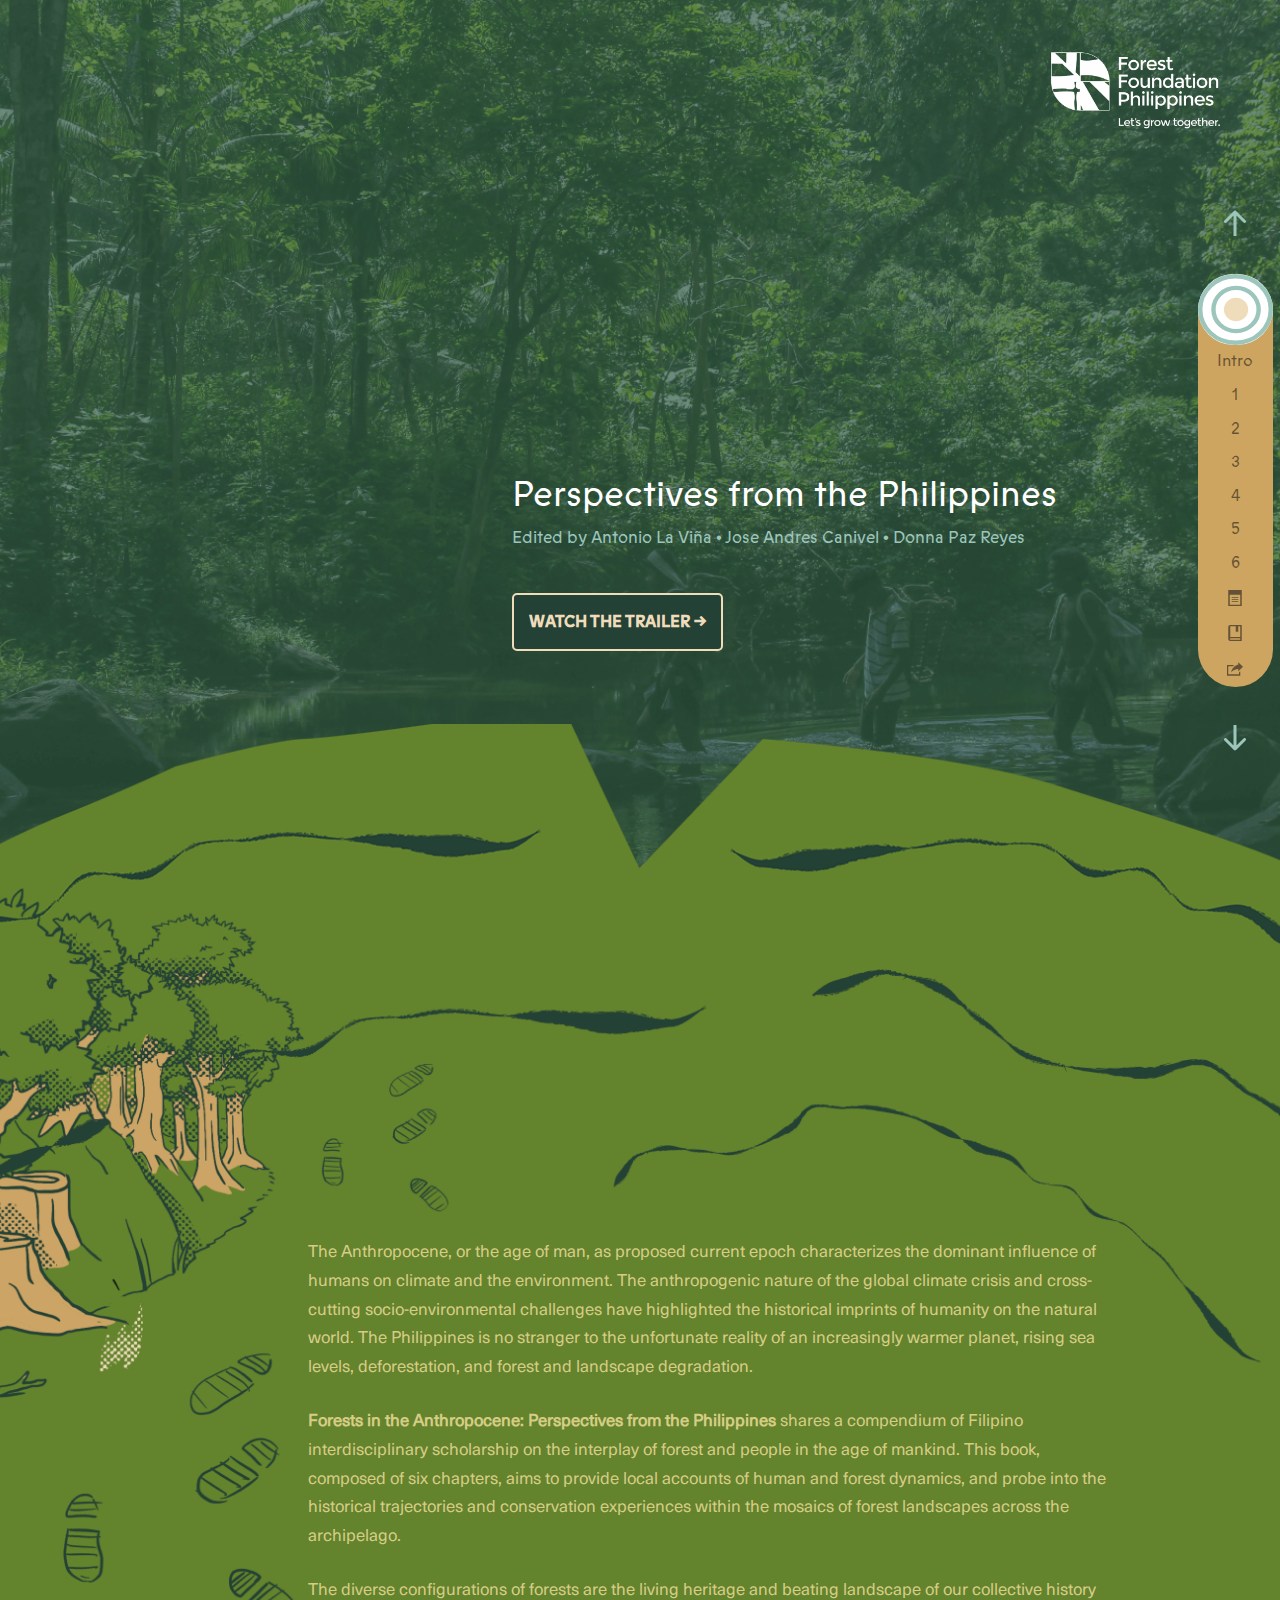
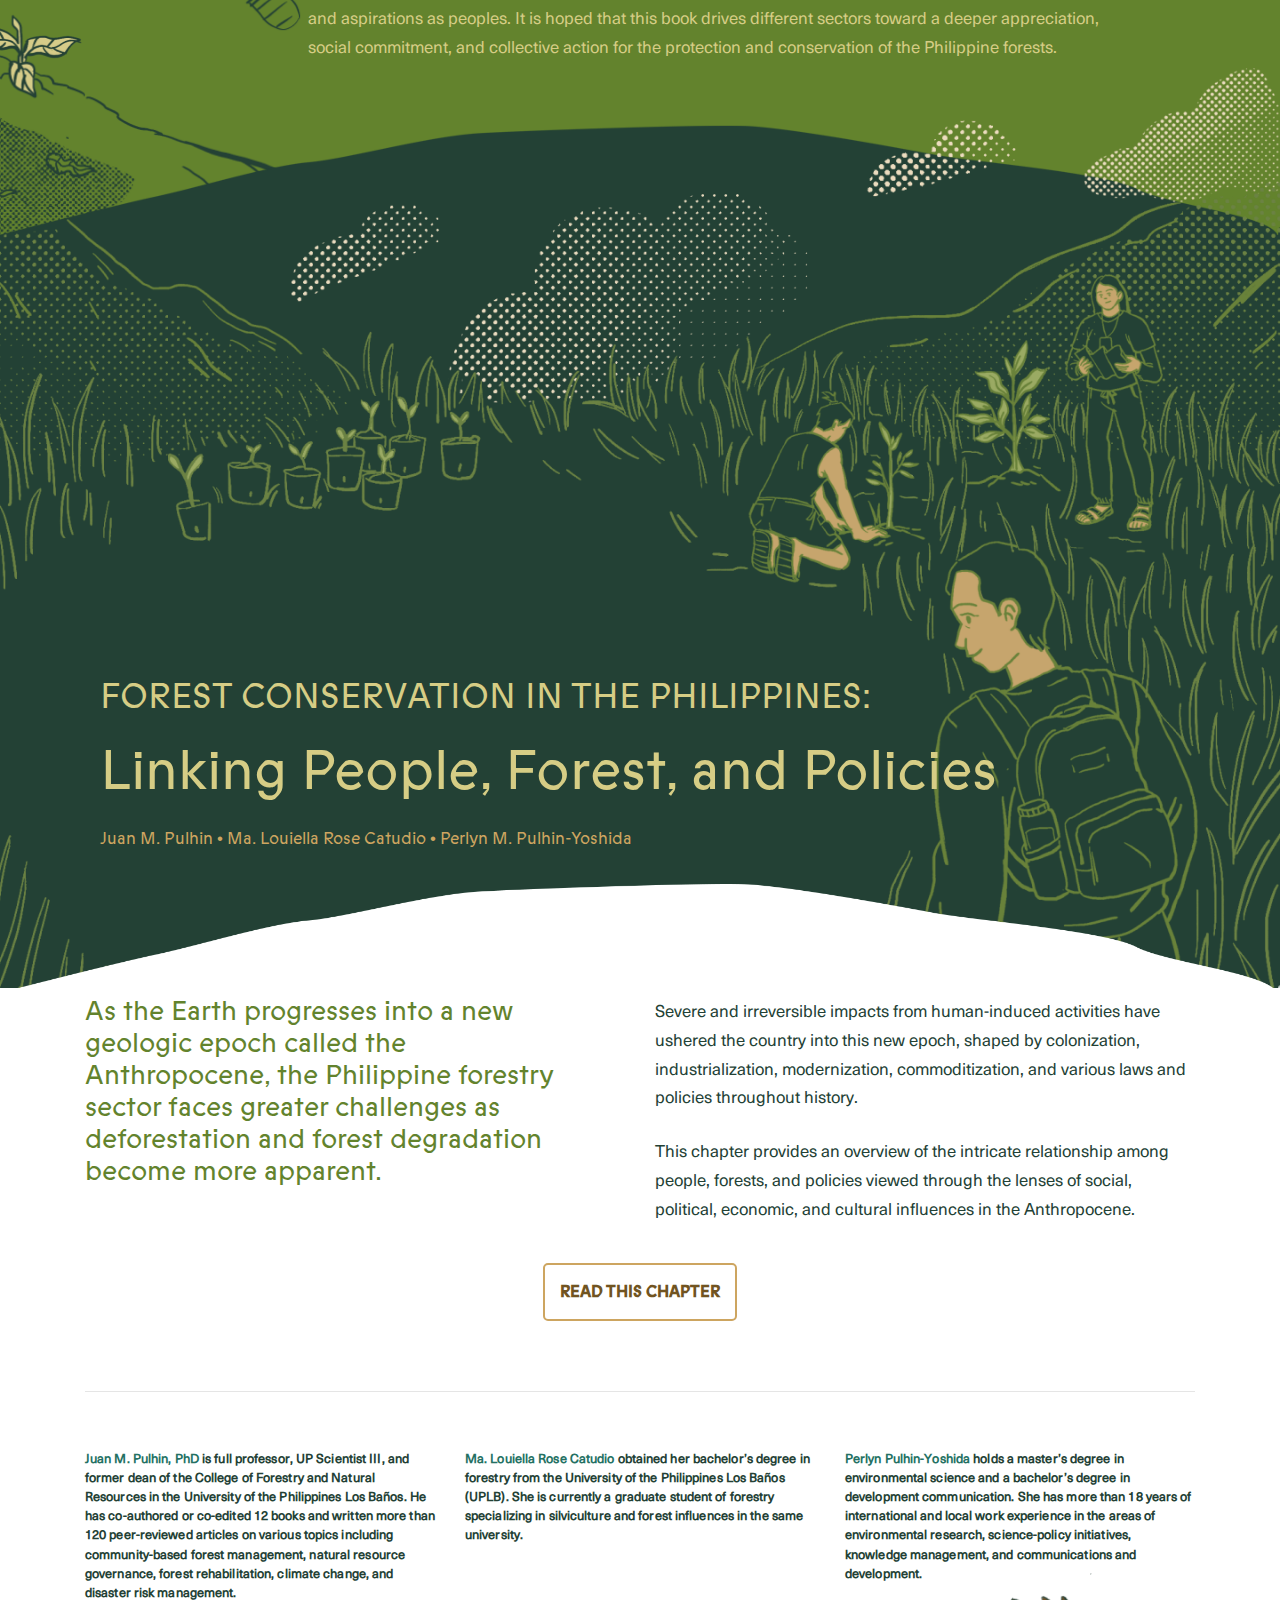
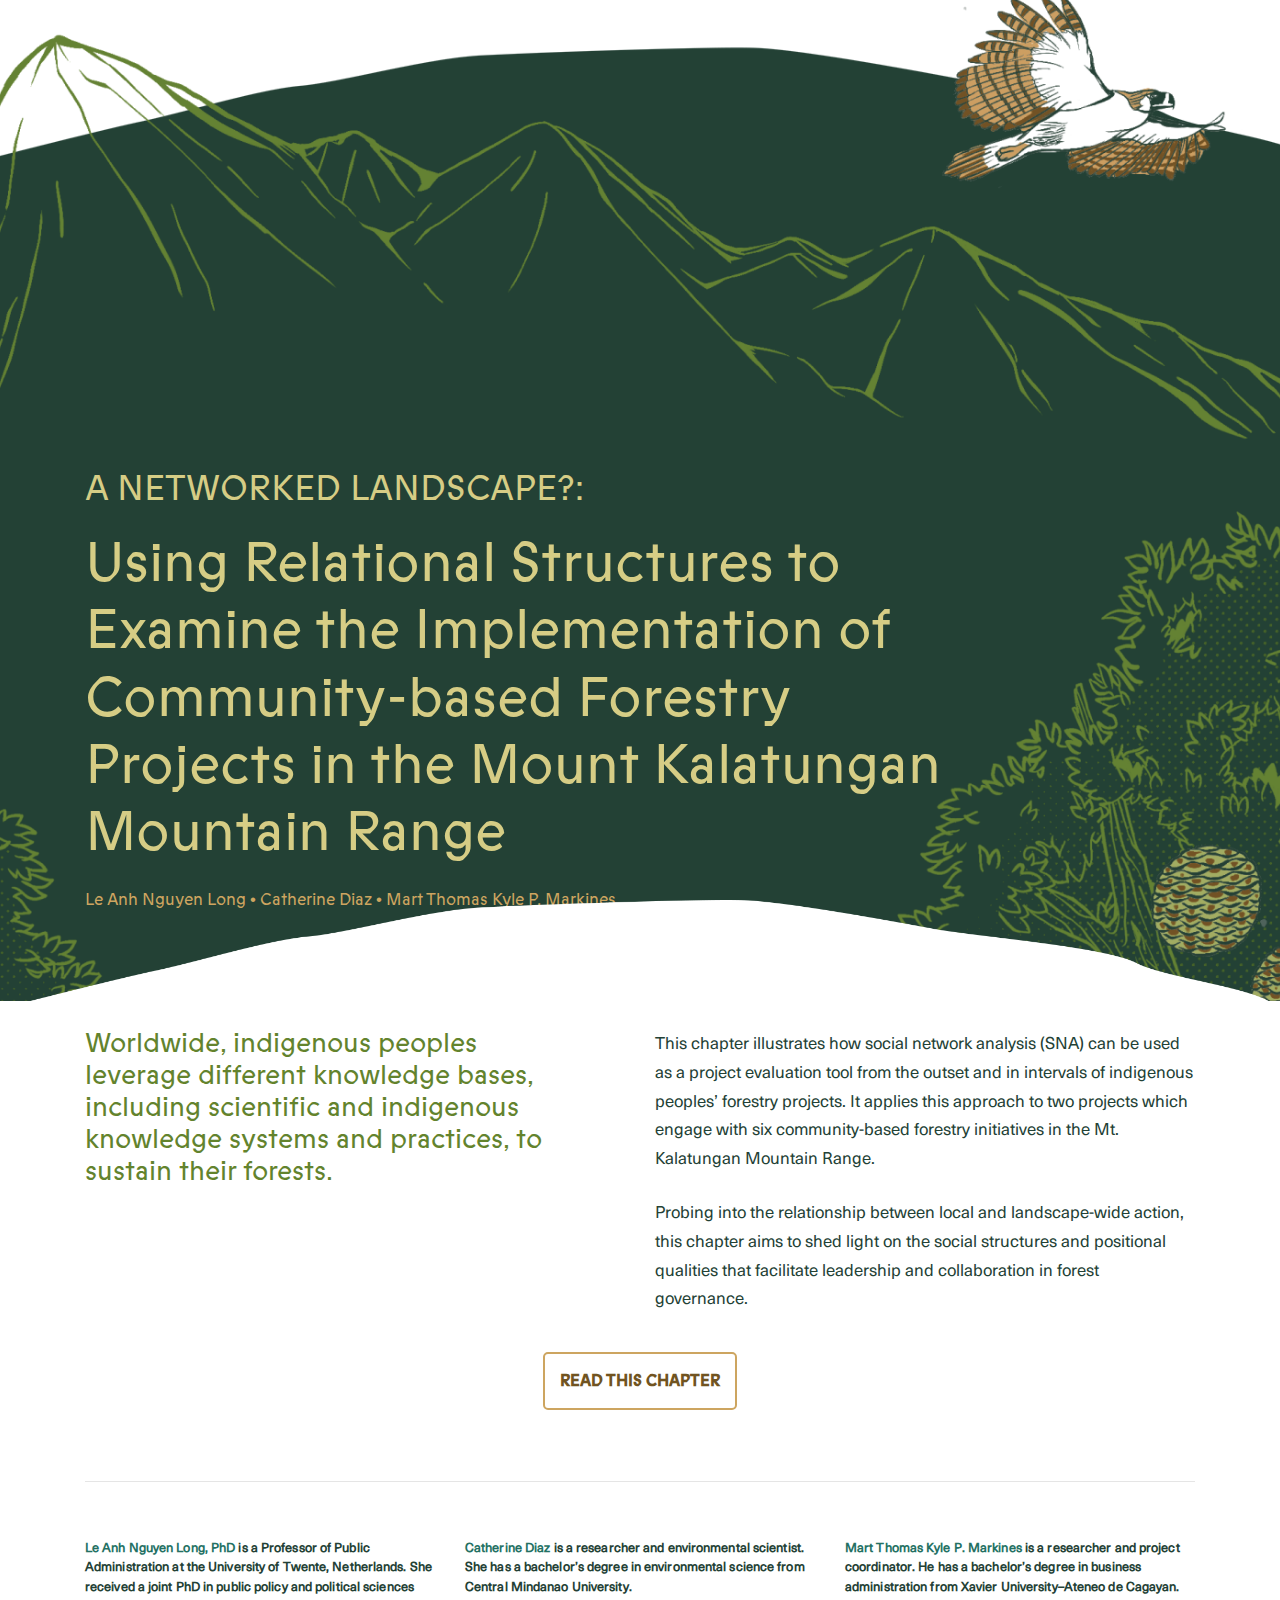
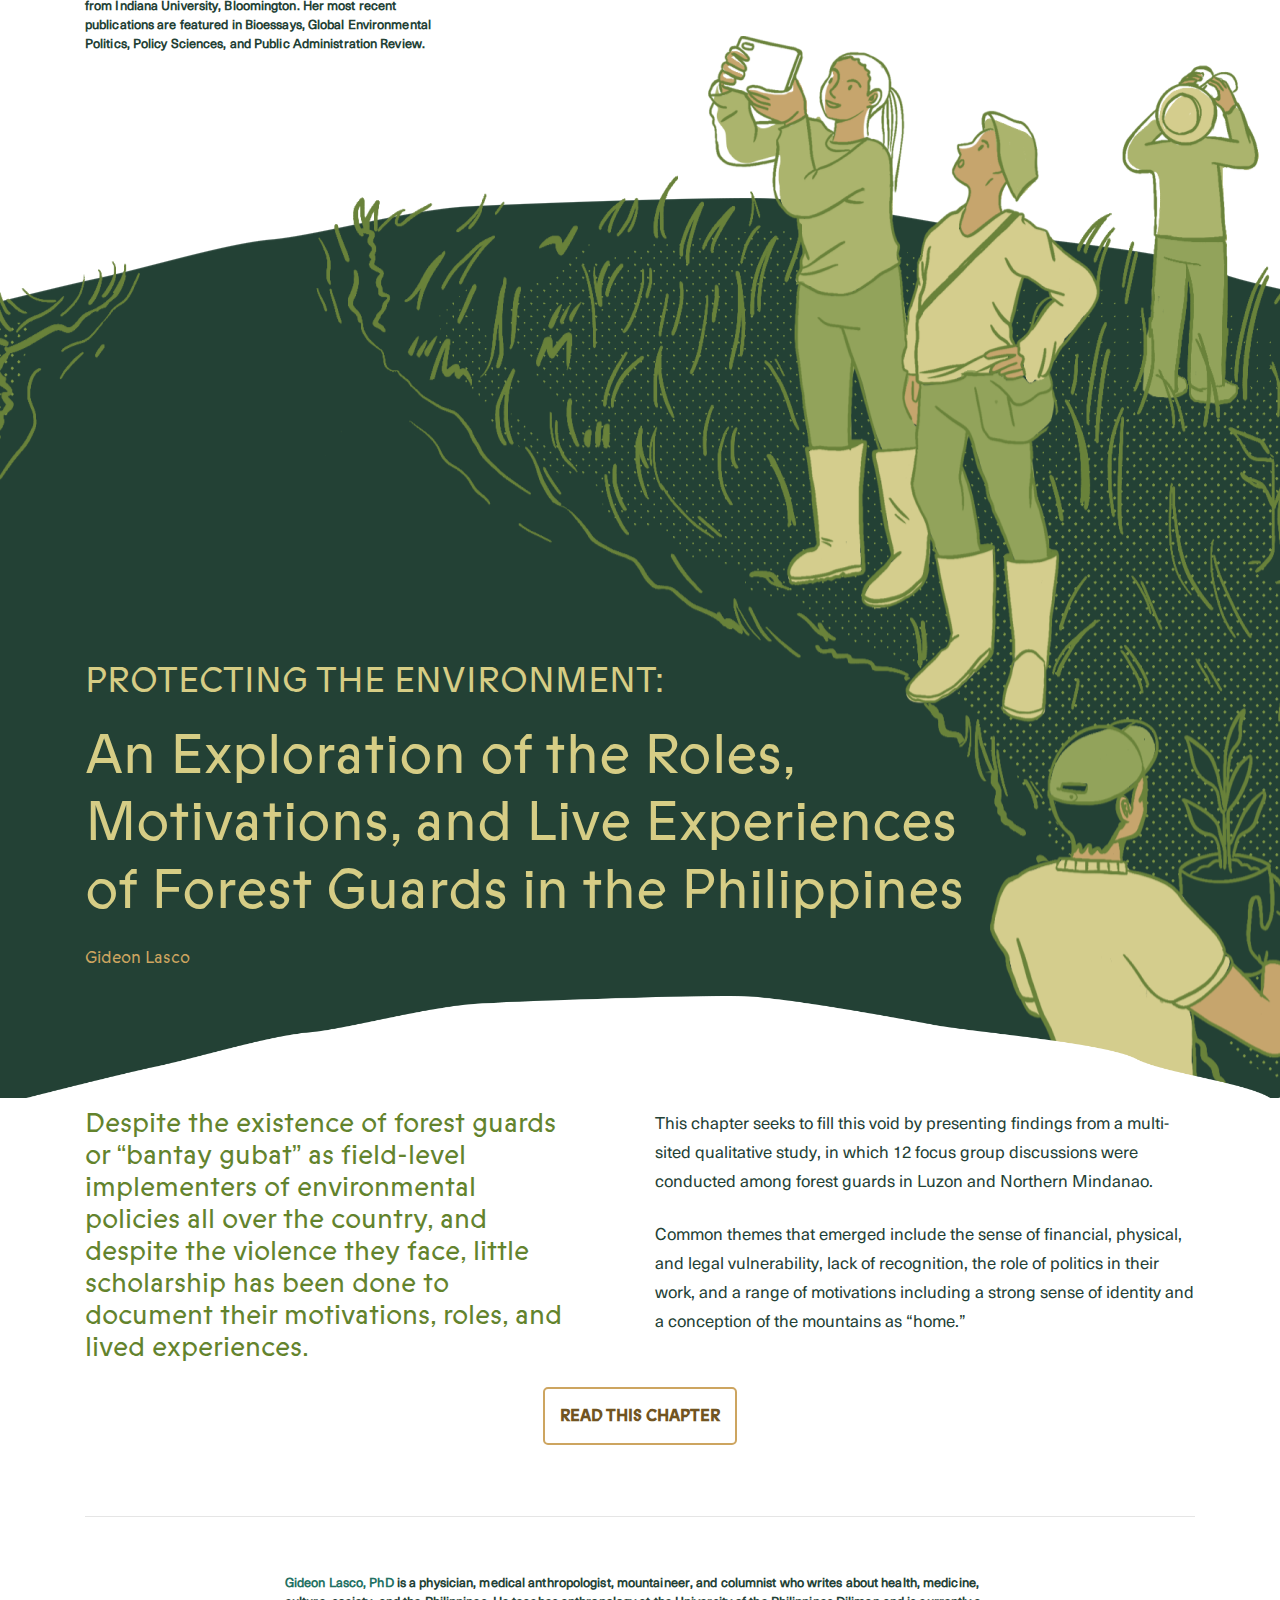
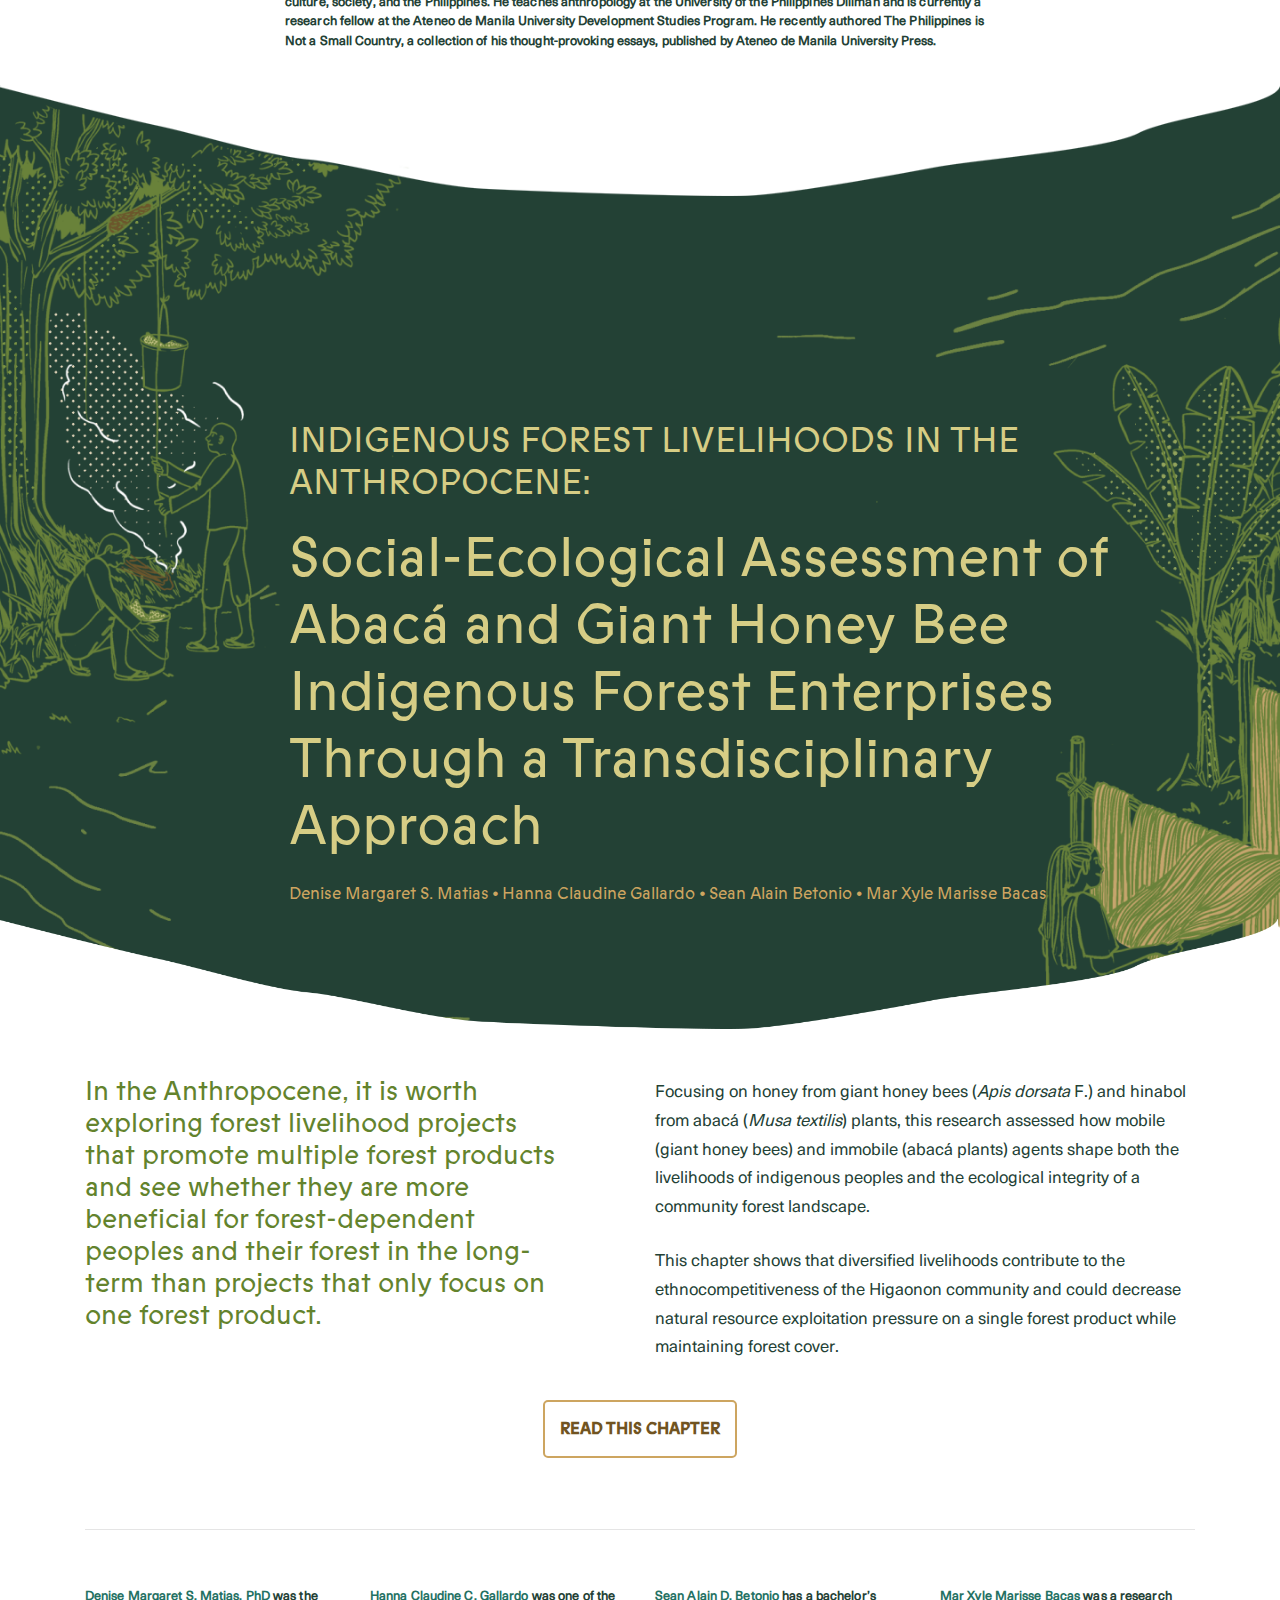
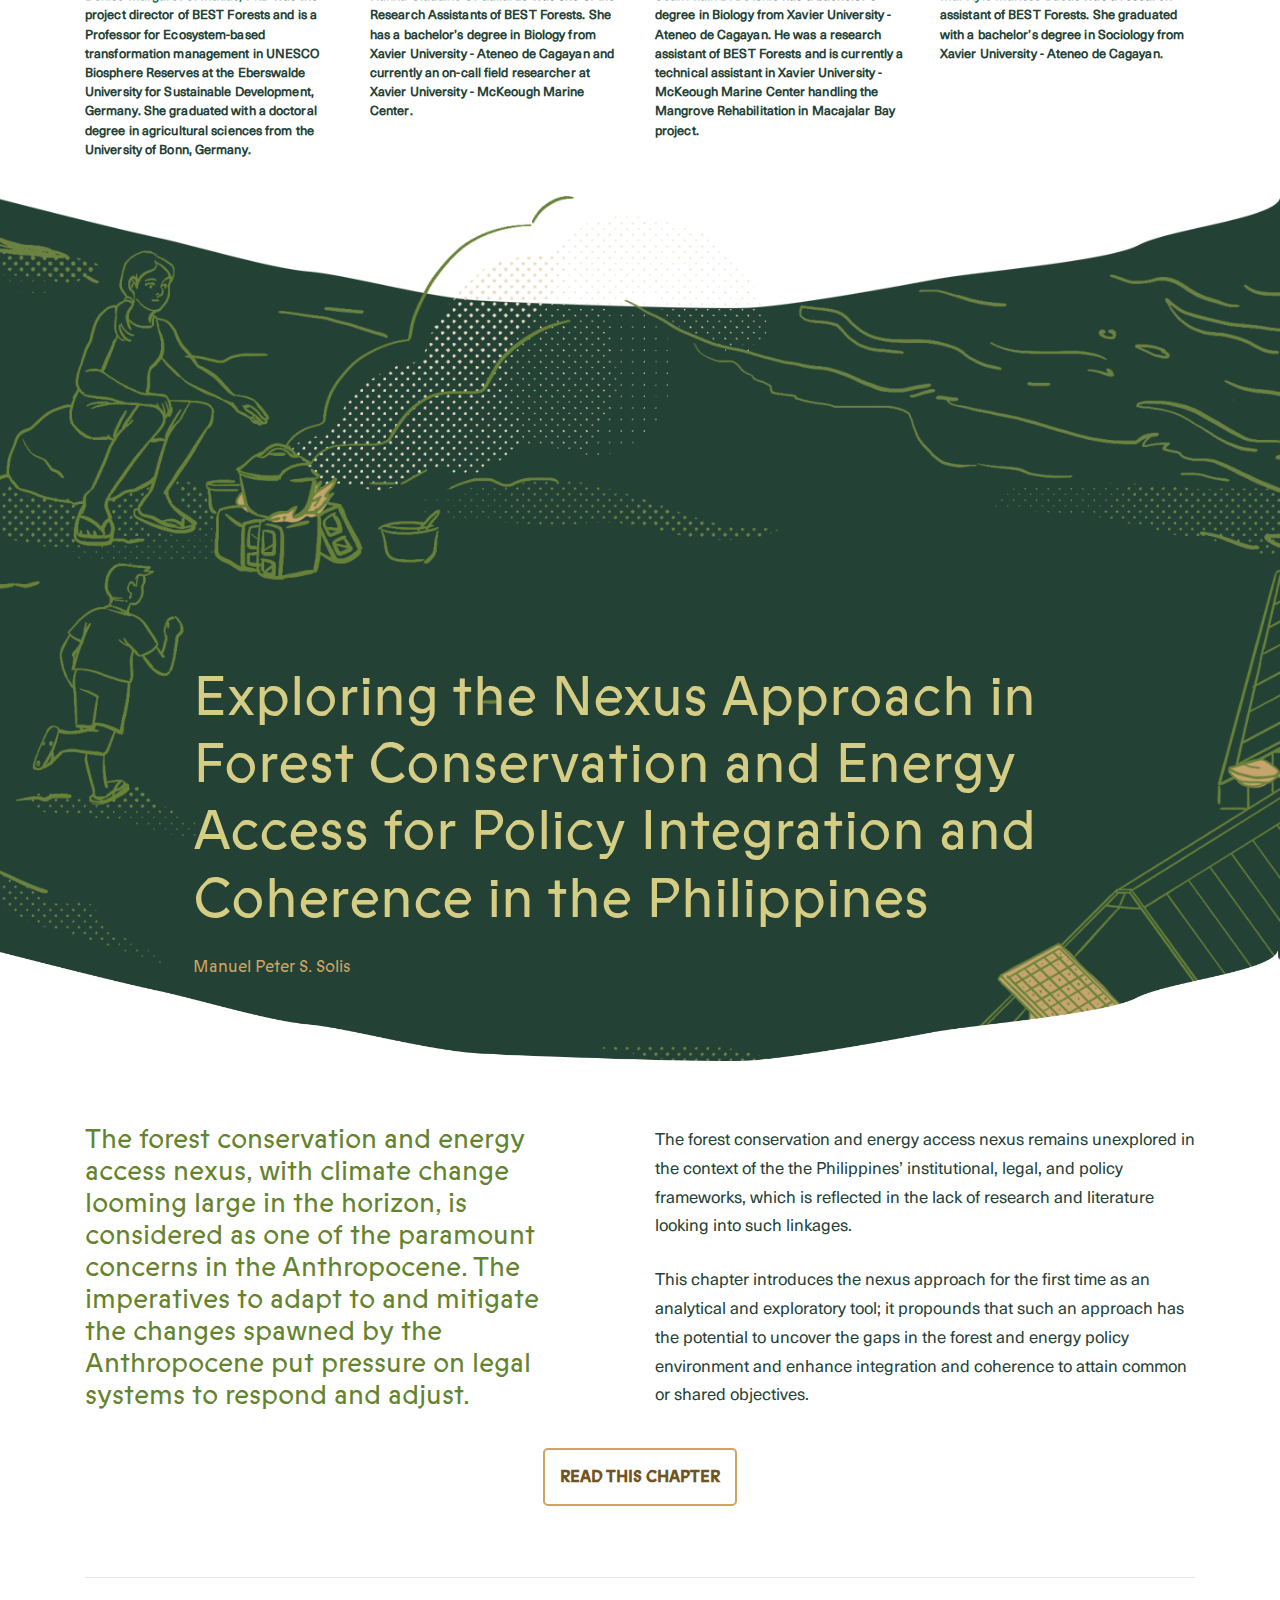
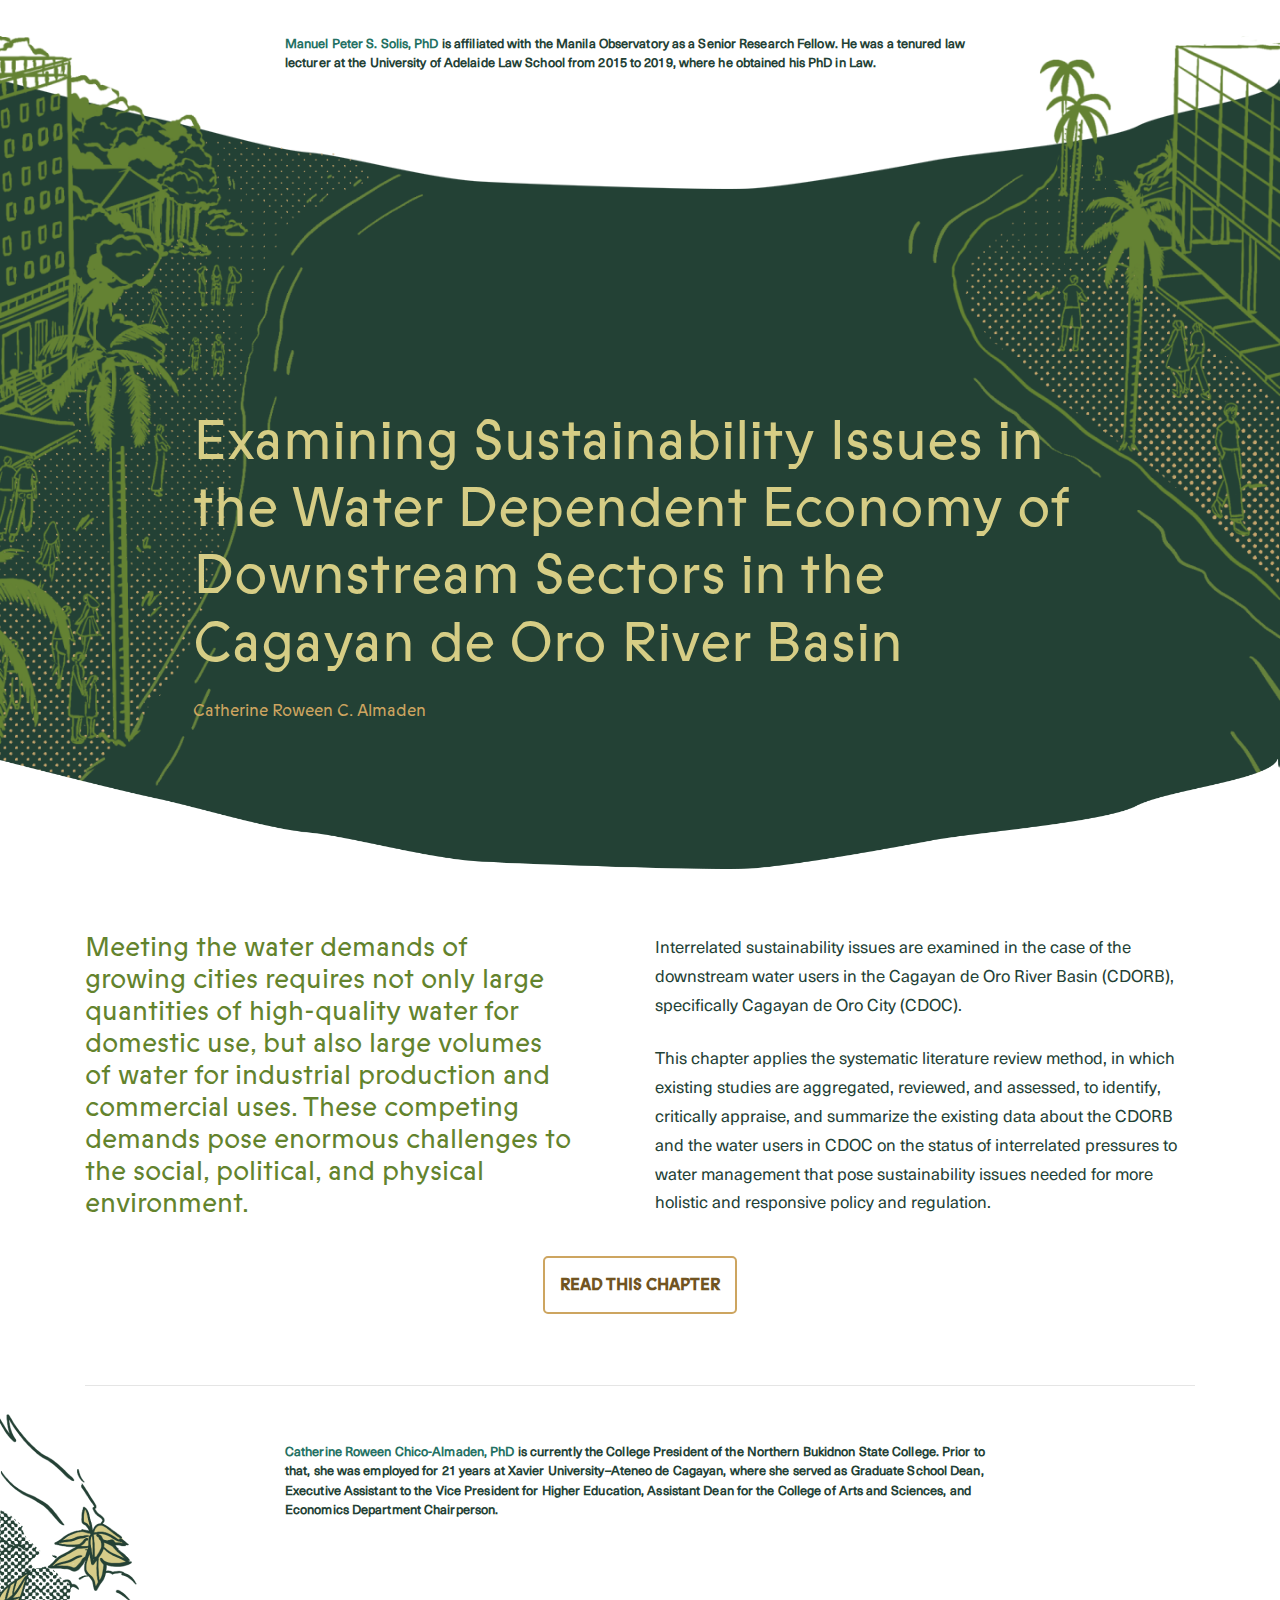
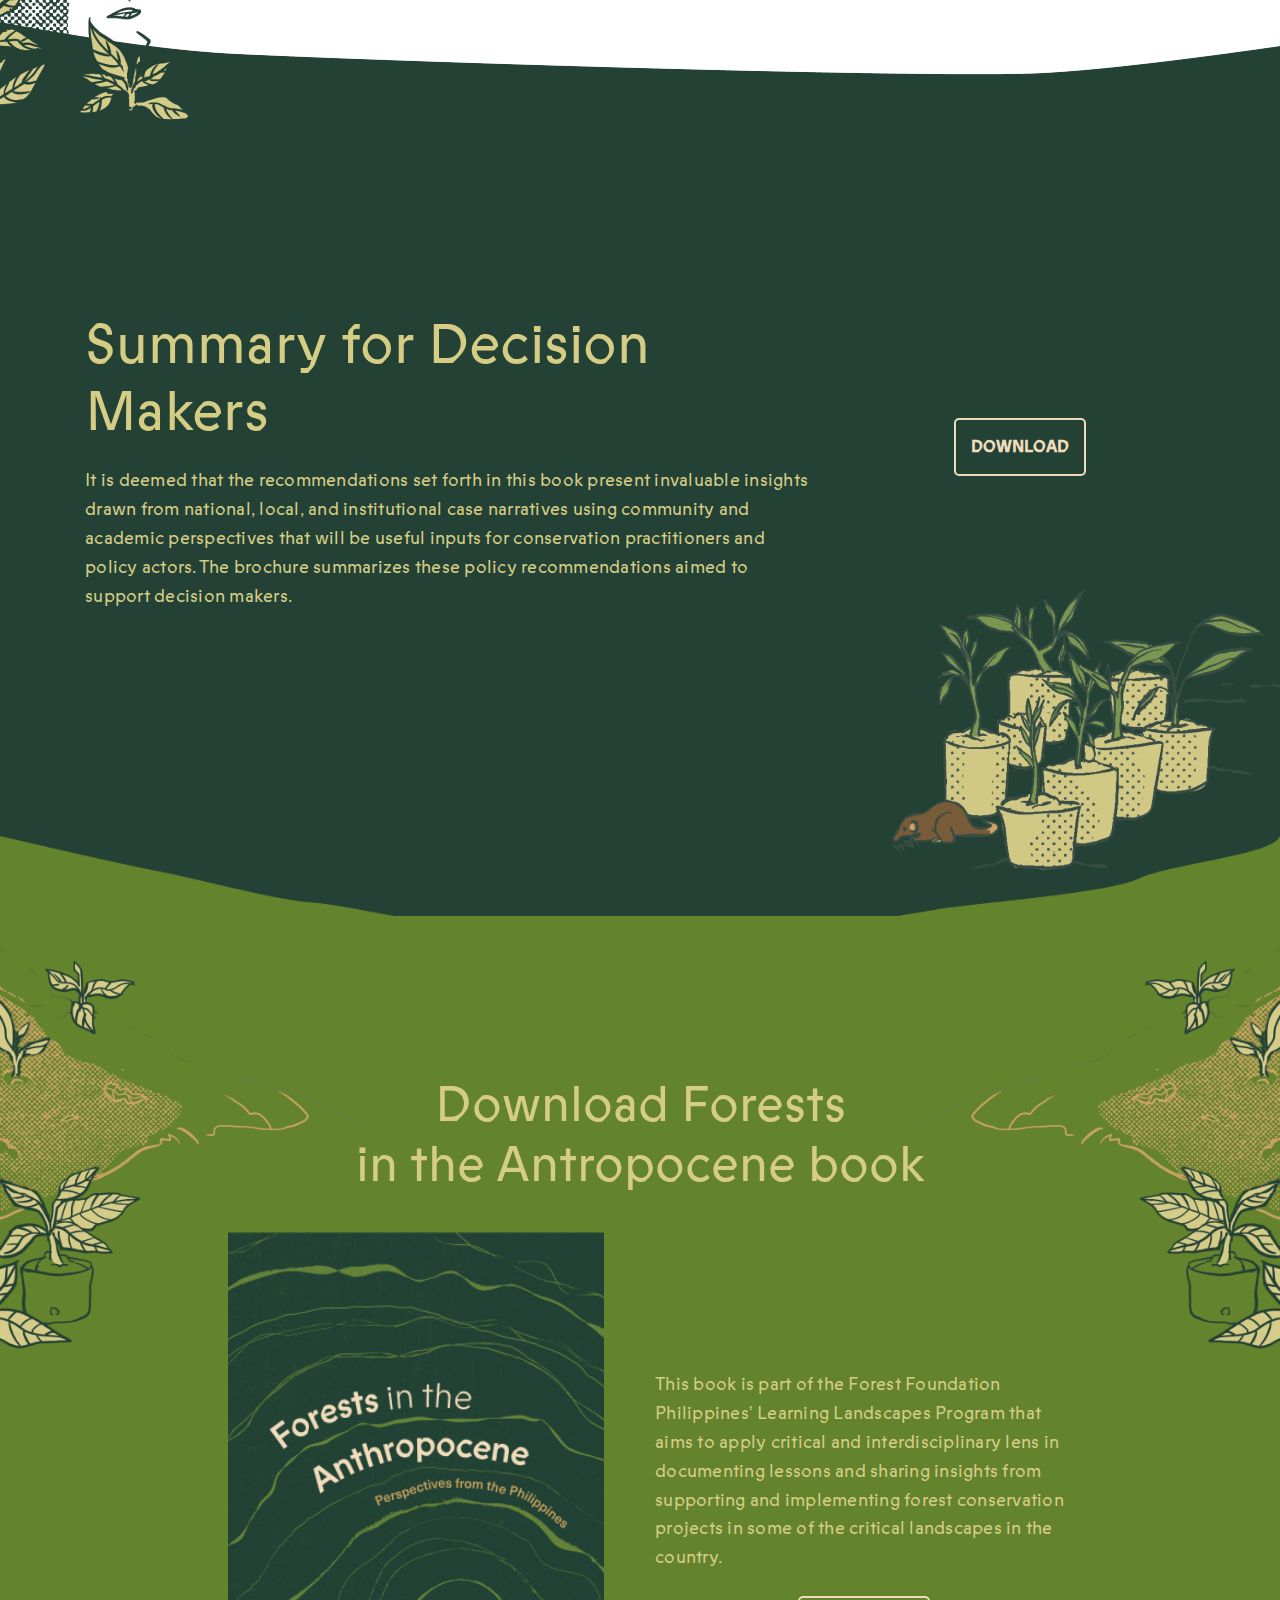
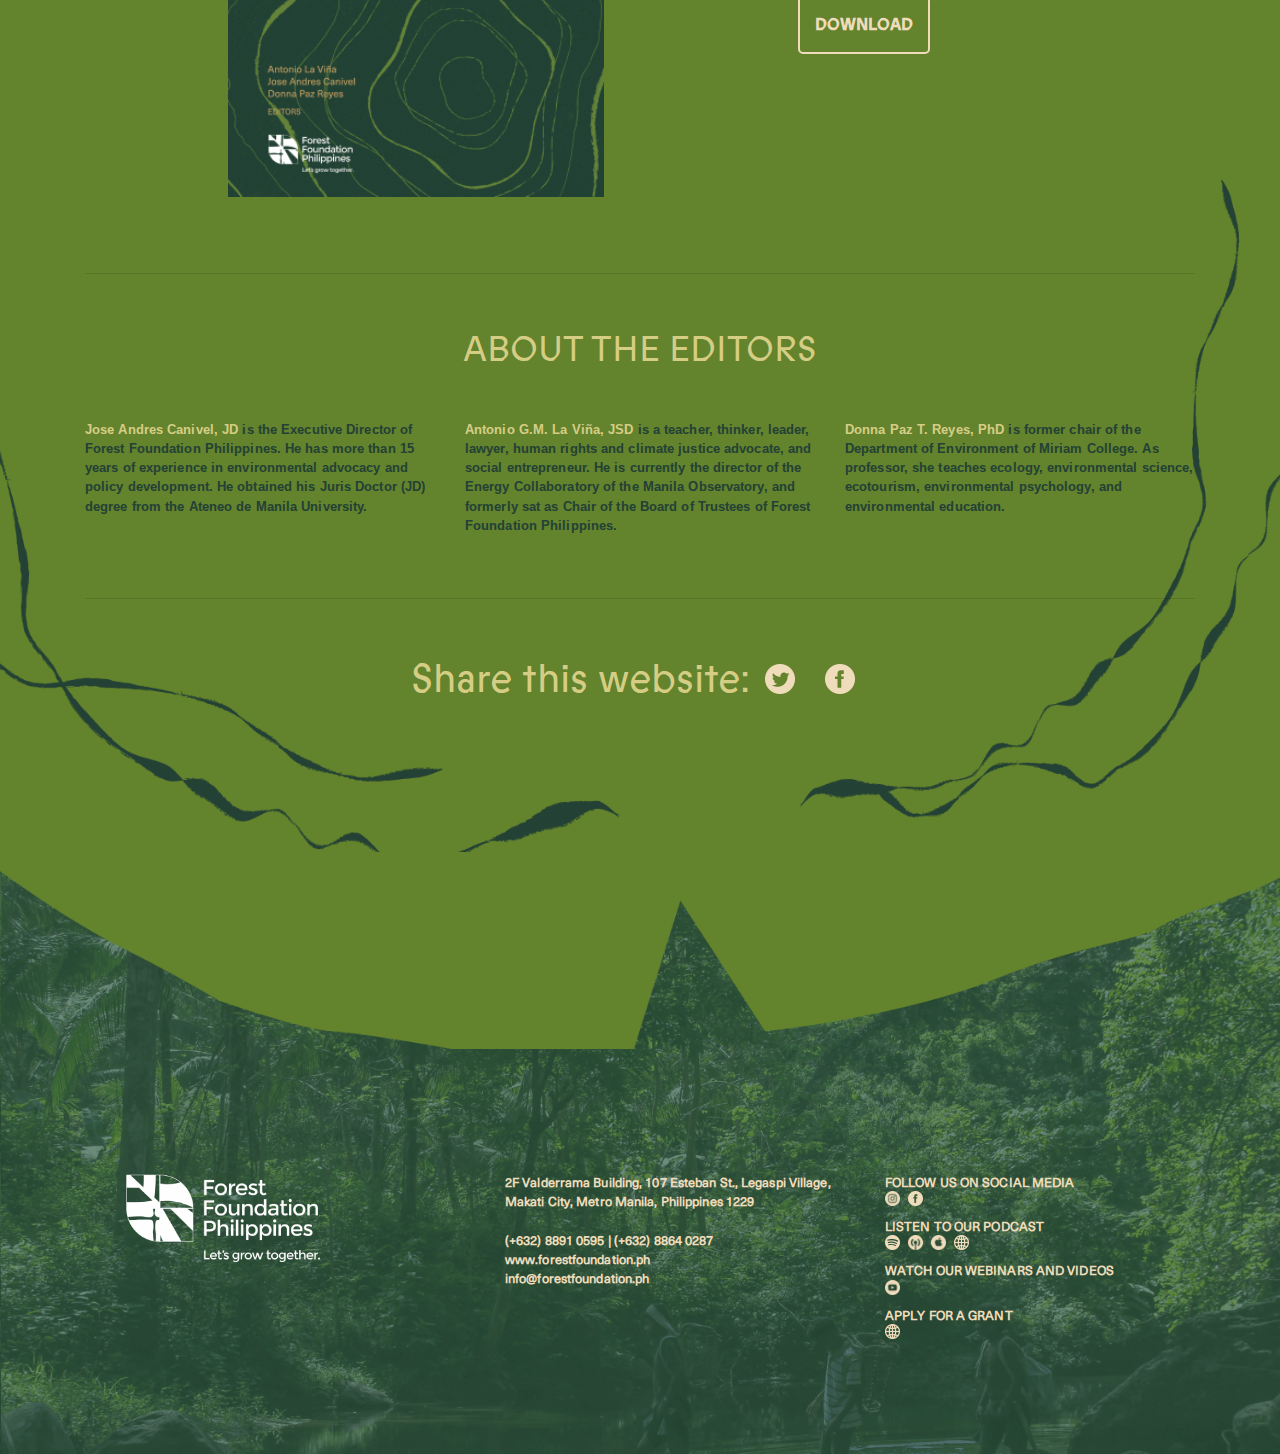
==== beta/index.html @ 650b4511 "logo mobile" ====
<html>
  <head>
    <title>Forests in the Anthropocene</title>
    <meta charset="utf-8" />
    <meta name="viewport" content="width=device-width, initial-scale=1, user-scalable=no" />
    <link href="css/bootstrap.min.css" rel="stylesheet">
    <link rel="stylesheet" href="css/main.css" />
    <link rel="stylesheet" href="TahanGrotesk-Book.css" />
    <link rel="preconnect" href="https://fonts.gstatic.com">
    <link href="https://fonts.googleapis.com/css2?family=Arimo:wght@400;500;700&display=swap" rel="stylesheet">

    <meta name="description" content="Local accounts of human-forest dynamics, and probe into the historical trajectories, conservation experiences, and probable futures of forest landscapes across the archipelago..">
    <meta name="author" content="Forest Foundation">
    <meta property="og:title" content="Forests in the Anthropocene" />
    <meta property="og:type" content="website" />
    <meta property="og:description" content="Local accounts of human-forest dynamics, and probe into the historical trajectories, conservation experiences, and probable futures of forest landscapes across the archipelago." />
    <meta property="og:image:secure_url" content="/assets/images/woh-share.jpg" />
    <meta property="og:image" content="/img/ff-share.jpg" />
    <meta property="og:image:width" content="1000" />
    <meta property="og:image:height" content="520" />
    <meta property="og:url" content="" />
    <meta property="og:site_name" content="Forest Foundation" />

    <meta name="twitter:card" content="summary_large_image" />
    <meta name="twitter:site" content="" />
    <meta name="twitter:creator" content="Forest Foundation" />
    <meta name="twitter:title" content="Forests in the Anthropocene" />
    <meta name="twitter:description" content="Local accounts of human-forest dynamics, and probe into the historical trajectories, conservation experiences, and probable futures of forest landscapes across the archipelago.." />
    <meta name="twitter:image" content="/img/ff-share.jpg" />

  </head>

  <body data-spy="scroll" data-target=".navbar" data-offset="50">
    <img class="ff-logo" src="img/logo.png">

  <div class="position-fixed d-flex flex-column align-items-center" id="nav">
    <button class="previous"><img src="img/arrow.svg"></button>

    <nav class="nav navbar navbar-light navbar-fixed-top">
      <ul class="nav navbar-nav align-items-center">
          <li class="active"><a class="nav-link js-scroll-trigger p-0" href="#hero-top"><img src="img/nav-home.svg"></a></li>
          <li><a class="nav-link js-scroll-trigger" href="#agesec-copy">Intro</a></li>
          <li><a class="nav-link js-scroll-trigger" href="#linking-sec-copy">1</a></li>
          <li><a class="nav-link js-scroll-trigger" href="#network-sec-copy">2</a></li>
          <li><a class="nav-link js-scroll-trigger" href="#protecting-sec-copy">3</a></li>
          <li><a class="nav-link js-scroll-trigger" href="#indegesec-copy">4</a></li>
          <li><a class="nav-link js-scroll-trigger" href="#nexus-sec-copy">5</a></li>
          <li><a class="nav-link js-scroll-trigger" href="#examine-sec-copy">6</a></li>
          <li><a class="nav-link js-scroll-trigger" href="#decision-sec-copy"><img class="ico-nav" src="img/summ.png"></a></li>
          <li><a class="nav-link js-scroll-trigger" href="#download-sec-copy"><img class="ico-nav" src="img/book-ico.png"></a></li>
          <li><a class="nav-link js-scroll-trigger" href="#share-sec-copy"><img class="ico-nav" src="img/share.png"></a></li>
      </ul>
    </nav>

    <button class="next"><img src="img/arrow.svg"></button>
  </div>


  <section id="hero">
    <div id="hero-top">
      <div id="logo-container">
        <img src="img/hero-logo.svg">
      </div>
      <object class="position-absolute">
          <embed src="img/heading-lines.svg">
      </object>
    </div>
    <div id="hero-sub">
      <h3>Perspectives from the Philippines</h3>
      <p>Edited by Antonio La Viña • Jose Andres Canivel • Donna Paz Reyes</p>
      <button value="Open popup!" id="popup__toggle" class="two" data-toggle="modal" data-src="https://www.youtube.com/embed/tKoKh5DiTqU" data-target="#watchtrailer">Watch the trailer →</button>
    </div>


    <div class="modal fade" id="watchtrailer" tabindex="-1" role="dialog" aria-labelledby="exampleModalLabel" aria-hidden="true">
      <div class="modal-dialog modal-lg" role="document">
        <div class="modal-content">
          <div class="modal-body" id="trailerhome">
            <button type="button" class="close" data-dismiss="modal" aria-label="Close">
              <span aria-hidden="true">&times;</span>
            </button>
            <!-- 16:9 aspect ratio -->
            <div class="embed-responsive embed-responsive-16by9">
              <iframe class="embed-responsive-item" src="https://www.youtube.com/embed/tKoKh5DiTqU" id="video" allowscriptaccess="always" allow="autoplay"></iframe>
            </div>
          </div>
        </div>
      </div>
    </div>
  </section>



  <div class="position-relative" id="scroll">
    <section id="age-sec" class="position-absolute">
      <div class="container">
        <div class="col-md-9 pt-3" id="agesec-copy">
          <!--<h2>Case studies on the age of the Anthropocene</h2>-->
          <p>
            The Anthropocene, or the age of man, as proposed current epoch characterizes the
            dominant influence of humans on climate and the environment. The anthropogenic
            nature of the global climate crisis and cross-cutting socio-environmental challenges have
            highlighted the historical imprints of humanity on the natural world. The Philippines is
            no stranger to the unfortunate reality of an increasingly warmer planet, rising sea levels,
            deforestation, and forest and landscape degradation.</p>

            <p><b>Forests in the Anthropocene: Perspectives from the Philippines</b> shares a compendium
            of Filipino interdisciplinary scholarship on the interplay of forest and people in the age
            of mankind. This book, composed of six chapters, aims to provide local accounts of
            human and forest dynamics, and probe into the historical trajectories and conservation
            experiences within the mosaics of forest landscapes across the archipelago.</p>

            <p>The diverse configurations of forests are the living heritage and beating landscape of our
            collective history and aspirations as peoples. It is hoped that this book drives different
            sectors toward a deeper appreciation, social commitment, and collective action for the
            protection and conservation of the Philippine forests.</p><br><br>
        </div>
      </div>
    </section>

    <section id="linking-sec" class="title position-absolute">
      <div class="container">
        <div class="col-md-8 col-xl-11 pt-3" id="linking-sec-copy">
          <h3>Forest Conservation in the Philippines:</h3>
          <div class="col-3-2">
          <h1>Linking People, Forest, and Policies</h1></div>
          <p>Juan M. Pulhin  • Ma. Louiella Rose Catudio • Perlyn M. Pulhin-Yoshida</p>
        </div>
      </div>
    </section>


    <section id="linkinginfo" class="preview position-absolute">
      <div class="container">
        <div class="row">
          <div class="col-md-6">
            <h4>As the Earth progresses into a new geologic epoch called the Anthropocene, the Philippine forestry sector faces greater challenges as deforestation and forest degradation become more apparent.</h4>
          </div>
          <div class="col-md-6">
            <p>Severe and irreversible impacts from human-induced activities have ushered the country into this new epoch, shaped by colonization, industrialization, modernization, commoditization, and various laws and policies throughout history. </p>

            <p>This chapter provides an overview of the intricate relationship among people, forests, and policies viewed through the lenses of social, political, economic, and cultural influences in the Anthropocene.</p>
          </div>
        </div>

        <div class="col"><center><button class="one"><a href="download/ForestsintheAnthropocene_Chapter1.pdf" target="_blank">Read this chapter</a></button></center></div>

        <hr>
        <div class="row">
          <div class="col-md-4">
            <p class="sm">
              <b>Juan M. Pulhin, PhD</b> is full professor, UP Scientist III, and former dean of the College of Forestry and Natural Resources in the University of the Philippines Los Baños. He has co-authored or co-edited 12 books and written more than 120 peer-reviewed articles on various topics including community-based forest management, natural resource governance, forest rehabilitation, climate change, and disaster risk management.
            </p>
          </div>
        <div class="col-md-4">
          <p class="sm">
            <b>Ma. Louiella Rose Catudio</b> obtained her bachelor’s degree in forestry from the University of the Philippines Los Baños (UPLB). She is currently a graduate student of forestry specializing in silviculture and forest influences in the same university.
          </p>
        </div>
        <div class="col-md-4">
          <p class="sm">
            <b>Perlyn Pulhin-Yoshida</b> holds a master’s degree in environmental science and a bachelor’s degree in development communication. She has more than 18 years of international and local work experience in the areas of environmental research, science-policy initiatives, knowledge management, and communications and development.
          </p>
        </div>
      </div>
    </section>

    <section id="network-sec" class="title position-absolute">
      <div class="container">
        <div class="row">
          <div class="col-md-10 pt-3" id="network-sec-copy">
            <h3>A networked landscape?:</h3>
            <h1>Using Relational Structures to Examine the Implementation of Community-based Forestry Projects in the Mount Kalatungan Mountain Range</h1>
            <p>Le Anh Nguyen Long • Catherine Diaz • Mart Thomas Kyle P. Markines</p>
          </div>
        </div>
      </div>
    </section>

    <section id="networkinfo" class="preview position-absolute">
      <div class="container">
        <div class="row">
          <div class="col-md-6">
            <h4>Worldwide, indigenous peoples leverage different knowledge bases, including scientific and indigenous knowledge systems and practices, to sustain their forests. </h4>
          </div>
          <div class="col-md-6">
            <p>This chapter illustrates how social network analysis (SNA) can be used as a project evaluation tool from the outset and in intervals of indigenous peoples’ forestry projects. It applies this approach to two projects which engage with six community-based forestry initiatives in the Mt. Kalatungan Mountain Range.</p>
            <p>Probing into the relationship between local and landscape-wide action, this chapter aims to shed light on the social structures and positional qualities that facilitate leadership and collaboration in forest governance.</p>
          </div>
        </div>

        <div class="col"><center><button class="one"><a href="download/ForestsintheAnthropocene_Chapter2.pdf" target="_blank">Read this chapter</a></button></center></div>

        <hr>
        <div class="row">
          <div class="col-md-4">
            <p class="sm">
              <b>Le Anh Nguyen Long, PhD</b> is a Professor of Public Administration at the University of Twente, Netherlands. She received a joint PhD in public policy and political sciences from Indiana University, Bloomington. Her most recent publications are featured in Bioessays, Global Environmental Politics, Policy Sciences, and Public Administration Review.
            </p>
          </div>
          <div class="col-md-4">
            <p class="sm">
              <b>Catherine Diaz</b> is a researcher and environmental scientist. She has a bachelor’s degree in environmental science from Central Mindanao University.
            </p>
          </div>
          <div class="col-md-4">
            <p class="sm">
              <b>Mart Thomas Kyle P. Markines</b> is a researcher and project coordinator. He has a bachelor’s degree in business administration from Xavier University–Ateneo de Cagayan.
            </p>
          </div>
        </div>
      </div>
    </section>

    <section id="protecting-sec" class="title position-absolute">
      <div class="container">
        <div class="row">
          <div class="col-md-10 pt-3" id="protecting-sec-copy">
            <h3>Protecting the environment:</h3>
            <h1>An Exploration of the Roles, Motivations, and Live Experiences of Forest Guards in the Philippines</h1>
            <p>Gideon Lasco</p>
          </div>
        </div>
      </div>
    </section>


    <section id="protectinfo" class="preview position-absolute">
      <div class="container">
        <div class="row">
          <div class="col-md-6">
            <h4>Despite the existence of forest guards or “bantay gubat” as field-level implementers of environmental policies all over the country, and despite the violence they face, little scholarship has been done to document their motivations, roles, and lived experiences.</h4>
          </div>
          <div class="col-md-6">
            <p>This chapter seeks to fill this void by presenting findings from a multi-sited qualitative study, in which 12 focus group discussions were conducted among forest guards in Luzon and Northern Mindanao.</p>

            <p>Common themes that emerged include the sense of financial, physical, and legal vulnerability, lack of recognition, the role of politics in their work, and a range of motivations including a strong sense of identity and a conception of the mountains as “home.”</p>
          </div>
        </div>

        <div class="col"><center><button class="one"><a href="download/ForestsintheAnthropocene_Chapter3.pdf" target="_blank">Read this chapter</a></button></center></div>


        <hr>
        <div class="col-md-8 m-auto">
          <p class="sm">
            <b>Gideon Lasco, PhD</b> is a physician, medical anthropologist, mountaineer, and columnist who writes about health, medicine, culture, society, and the Philippines. He teaches anthropology at the University of the Philippines Diliman and is currently a research fellow at the Ateneo de Manila University Development Studies Program. He recently authored The Philippines is Not a Small Country, a collection of his thought-provoking essays, published by Ateneo de Manila University Press.
          </p>
        </div>
      </div>
    </section>

    <section id="indigenous-sec" class="title position-absolute">
      <div class="container">
        <div class="">
          <div class="col-xl-10 m-auto pt-3" id="indegesec-copy">
            <h3>Indigenous forest livelihoods in the anthropocene:</h3>
            <h1>Social-Ecological Assessment of Abacá and Giant Honey Bee Indigenous Forest Enterprises Through a Transdisciplinary Approach</h1>
            <p>Denise Margaret S. Matias • Hanna Claudine Gallardo • Sean Alain Betonio • Mar Xyle Marisse Bacas</p>
          </div>
        </div>
      </div>
    </section>

    <section id="indigenousinfo" class="preview position-absolute">
      <div class="container">
        <div class="row">
          <div class="col-md-6">
            <h4>In the Anthropocene, it is worth exploring forest livelihood projects that promote multiple forest products and see whether they are more beneficial for forest-dependent peoples and their forest in the long-term than projects that only focus on one forest product.</h4>
          </div>
          <div class="col-md-6">
            <p>Focusing on honey from giant honey bees (<i>Apis dorsata </i>F.) and hinabol from abacá (<i>Musa textilis</i>) plants, this research assessed how mobile (giant honey bees) and immobile (abacá plants) agents shape both the livelihoods of indigenous peoples and the ecological integrity of a community forest landscape.</p>

            <p>This chapter shows that diversified livelihoods contribute to the ethnocompetitiveness of the Higaonon community and could decrease natural resource exploitation pressure on a single forest product while maintaining forest cover. </p>
          </div>
        </div>

        <div class="col"><center><button class="one"><a href="download/ForestsintheAnthropocene_Chapter4.pdf" target="_blank">Read this chapter</a></button></center></div>

        <hr>
        <div class="row">
          <div class="col-md-3">
            <p class="sm">
              <b>Denise Margaret S. Matias, PhD</b> was the project director of BEST Forests and is a Professor for Ecosystem-based transformation management in UNESCO Biosphere Reserves at the Eberswalde University for Sustainable Development, Germany. She graduated with a doctoral degree in agricultural sciences from the University of Bonn, Germany.
            </p>
          </div>
          <div class="col-md-3">
            <p class="sm">
              <b>Hanna Claudine C. Gallardo</b> was one of the Research Assistants of BEST Forests. She has a bachelor’s degree in Biology from Xavier University - Ateneo de Cagayan and currently an on-call field researcher at Xavier University - McKeough Marine Center.
            </p>
          </div>
          <div class="col-md-3">
            <p class="sm">
              <b>Sean Alain D. Betonio</b> has a bachelor’s degree in Biology from Xavier University - Ateneo de
              Cagayan. He was a research assistant of BEST Forests and is currently a technical assistant in
              Xavier University - McKeough Marine Center handling the Mangrove Rehabilitation in Macajalar
              Bay project.</b>
            </p>
          </div>
          <div class="col-md-3">
            <p class="sm">
              <b>Mar Xyle Marisse Bacas</b> was a research assistant of BEST Forests. She graduated with a bachelor’s degree in Sociology from Xavier University - Ateneo de Cagayan.
            </p>
          </div>
        </div>
      </div>
    </section>

    <section id="nexus-sec" class="title position-absolute">
      <div class="container">
        <div class="">
          <div class="col-md-10 m-auto">
            <h3></h3>
            <h1 id="nexus-sec-copy">Exploring the Nexus Approach in Forest Conservation and Energy Access for Policy Integration and Coherence in the Philippines</h1>
            <p>Manuel Peter S. Solis</p>
          </div>
        </div>
      </div>
    </section>

    <section id="nexusinfo" class="preview position-absolute">
      <div class="container">
        <div class="row">
          <div class="col-md-6">
            <h4>The forest conservation and energy access nexus, with climate change looming large in the horizon, is considered as one of the paramount concerns in the Anthropocene. The imperatives to adapt to and mitigate the changes spawned by the Anthropocene put pressure on legal systems to respond and adjust.</h4>
          </div>
          <div class="col-md-6">
            <p>The forest conservation and energy access nexus remains unexplored in the context of the the Philippines’ institutional, legal, and policy frameworks, which is reflected in the lack of research and literature looking into such linkages. </p>

            <p>This chapter introduces the nexus approach for the first time as an analytical and exploratory tool; it propounds that such an approach has the potential to uncover the gaps in the forest and energy policy environment and enhance integration and coherence to attain common or shared objectives. </p>
          </div>
        </div>

        <div class="col"><center><button class="one"><a href="download/ForestsintheAnthropocene_Chapter5.pdf" target="_blank">Read this chapter</a></button></center></div>

        <hr>
        <div class="col-md-8 m-auto">
          <p class="sm">
            <b>Manuel Peter S. Solis, PhD</b> is affiliated with the Manila Observatory as a Senior Research Fellow. He was a tenured law lecturer at the University of Adelaide Law School from 2015 to 2019, where he obtained his PhD in Law.
          </p>
        </div>
      </div>
    </section>

    <section id="examine-sec" class="title position-absolute">
      <div class="container">
        <div class="">
          <div class="col-md-10 m-auto" >
            <h3></h3>
            <h1 id="examine-sec-copy">Examining Sustainability Issues in the Water Dependent Economy of Downstream Sectors in the Cagayan de Oro River Basin</h1>
            <p>Catherine Roween C. Almaden</p>
          </div>
        </div>
      </div>
    </section>

    <section id="examineinfo" class="preview position-absolute">
      <div class="container">
        <div class="row">
          <div class="col-md-6">
            <h4>Meeting the water demands of growing cities requires not only large quantities of high-quality water for domestic use, but also large volumes of water for industrial production and commercial uses. These competing demands pose enormous challenges to the social, political, and physical environment.</h4>
          </div>
          <div class="col-md-6">
            <p>Interrelated sustainability issues are examined in the case of the downstream water users in the Cagayan de Oro River Basin (CDORB), specifically Cagayan de Oro City (CDOC).</p>

            <p>This chapter applies the systematic literature review method, in which existing studies are aggregated, reviewed, and assessed,  to identify, critically appraise, and summarize the existing data about the CDORB and the water users in CDOC on the status of interrelated pressures to water management that pose sustainability issues needed for more holistic and responsive policy and regulation. </p>
          </div>
        </div>

        <div class="col"><center><button class="one"><a href="download/ForestsintheAnthropocene_Chapter6.pdf" target="_blank">Read this chapter</a></button></center></div>

        <hr>
        <div class="col-md-8 m-auto">
          <p class="sm">
            <b>Catherine Roween Chico-Almaden, PhD</b> is currently the College President of the Northern Bukidnon State College. Prior to that, she was employed for 21 years at Xavier University–Ateneo de Cagayan, where she served as Graduate School Dean, Executive Assistant to the Vice President for Higher Education, Assistant Dean for the College of Arts and Sciences, and Economics Department Chairperson.
          </p>
        </div>
      </div>
    </section>

    <section id="decision-sec" class="title position-absolute">
      <div class="container">
        <div class="row align-items-center">
          <h3></h3>
          <div class="col-md-8 pt-3" id="decision-sec-copy">
            <h1>Summary for Decision Makers</h1>
            <h5>It is deemed that the recommendations set forth in this book present invaluable insights drawn from national, local, and institutional case narratives using community and academic perspectives that will be useful inputs for conservation practitioners and policy actors. The brochure summarizes these policy recommendations aimed to support decision makers. </h5>
          </div>
          <div class="col-md-4">
            <center>
             <button class="two"><a href="download/ForestsintheAnthropocene_Summary.pdf" target="_blank">Download</a></button><br>
            </center>
          </div>
        </div>
      </div>
    </section>


        <section id="download-sec" class="title position-absolute">
          <div class="container">
            <h2 class="text-center" id="download-sec-copy">Download Forests<br>in the Antropocene book</h2>
            <div class="col-md-10 row align-items-center m-auto">
              <div class="col-md-6">
                <img src="img/book.png">
              </div>
              <div class="col-md-6">
                <button class="three d-block d-md-none mx-auto mt-4 mb-1">Download</button>
                <h5>This book is part of the Forest Foundation Philippines’ Learning Landscapes Program that aims to apply critical and interdisciplinary lens in documenting lessons and sharing insights from supporting and implementing forest conservation projects in some of the critical landscapes in the country.</h5>
                <button class="three d-none d-md-block mx-auto mt-4 mb-1" id="dl-book"><a href="download/ForestsintheAnthropocene.pdf" target="_blank">Download</a></button>
              </div>
            </div>

        <hr>

        <h3 class="blue text-center mb-md-5 my-5">About the Editors</h3>
        <div class="row">
          <div class="col-md-4" style="font-family: Arimo;"><h5 class="sm">
            <span class="blue">Jose Andres Canivel, JD</span> is the Executive Director of Forest Foundation Philippines. He has more
than 15 years of experience in environmental advocacy and policy development. He obtained
his Juris Doctor (JD) degree from the Ateneo de Manila University.</h5>
          </div>
          <div class="col-md-4" style="font-family: Arimo;"><h5 class="sm">
            <span class="blue">Antonio G.M. La Viña, JSD</span> is a teacher, thinker, leader, lawyer, human rights and climate justice advocate, and social entrepreneur. He is currently the director of the Energy Collaboratory of the Manila Observatory, and formerly sat as Chair of the Board of Trustees of Forest Foundation Philippines.</h5>
          </div>
          <div class="col-md-4" style="font-family: Arimo;"><h5 class="sm">
            <span class="blue">Donna Paz T. Reyes, PhD</span> is former chair of the Department of Environment of Miriam College. As professor, she teaches ecology, environmental science, ecotourism, environmental psychology, and environmental education.</h5>
          </div>
        </div>

        <hr>

        <h1 class="text-md-left text-center" id="share-sec-copy">Share this website: <br class="d-block d-md-none"><a href="https://twitter.com/intent/tweet?url=www.anthropocene.forestfoundation.ph&text=" target="_blank"><img class="icon-1" src="img/tw.png"></a><a href="https://www.facebook.com/sharer/sharer.php?u=www.anthropocene.forestfoundation.ph" target="_blank"><img class="icon-1" src="img/fb.png"></a></h1>

      </div>
    </section>

    <section id="footer" class="position-absolute">
      <div class="container">
        <div class="row">
          <div class="col-md-4">
            <img class="logo" src="img/logo.png">
          </div>
          <div class="col-md-4">
            <p class="sm">
              2F Valderrama Building, 107 Esteban St., Legaspi Village, <br>Makati City, Metro Manila, Philippines 1229
              <br>
              <br><a href="tel:+63288910595">(+632) 8891 0595</a> | <a href="tel:+63288640287">(+632) 8864 0287</a>
              <br><a href="http://www.forestfoundation.ph" target="_blank">www.forestfoundation.ph</a>
              <br><a href="mailto:info@forestfoundation.ph">info@forestfoundation.ph</a>
            </p>
          </div>
          <div class="col-md-4">
            <p class="sm">
              FOLLOW US ON SOCIAL MEDIA
              <br><a href="https://www.instagram.com/forestfoundationph/" target="_blank"><img class="icon-2" src="img/ig.png"></a>
              <a href="https://www.facebook.com/forestfoundationph" target="_blank"><img class="icon-2" src="img/fb.png"></a>

              <br>LISTEN TO OUR PODCAST
              <br><a href="https://open.spotify.com/show/25pEoRlji3VqmQ5RaeBq5S" target="_blank"><img class="icon-2" src="img/sp.png"></a>
                   <a href="https://podcasts.google.com/feed/aHR0cHM6Ly9mZWVkLnBvZGJlYW4uY29tL2d1YmF0YnAvZmVlZC54bWw" target="_blank"><img class="icon-2" src="img/pc.png"></a>
                   <a href="https://podcasts.apple.com/ph/podcast/gubatbp/id1550242713" target="_blank"><img class="icon-2" src="img/ap.png"></a>
                   <a href="https://www.gubatbp.forestfoundation.ph" target="_blank"><img class="icon-2" src="img/url.png"></a>
              <br>WATCH OUR WEBINARS AND VIDEOS<br>
              <a href="https://www.youtube.com/c/forestfoundationphilippines" target="_blank"><img class="icon-2" src="img/yt.png"></a>
              <br>APPLY FOR A GRANT<br>
              <a href="https://grants.forestfoundation.ph/" target="_blank"><img class="icon-2" src="img/url.png"></a>
            </p>
          </div>
        </div>
      </div>
    </section>

  </div>
  <style>
  .modal {
    top: 100 !important;
  }

  .ico-nav {
      width: 16px;
      padding: 5px 0;
  }
  .nav-link {
    display: block;
    padding: .3rem 1rem;
  }

  .one a {
      color: #715421;
  }

  .one a:hover {
    text-decoration: none;
  }

  .two a {
      color: #EFDCBB;
  }

  .two a:hover {
    text-decoration: none;
  }

  .three a {
    color: #EFDCBB;
  }

  .three a:hover {
    text-decoration: none;
    color: #715421;
  }



  </style>


  <!-- Bootstrap core JavaScript -->
  <script src="js/jquery.min.js"></script>
  <script src="js/bootstrap.bundle.min.js"></script>

  <!-- Plugin JavaScript -->
  <script src="js/jquery.easing.min.js"></script>

  <!-- Custom JavaScript for this theme -->
  <script src="js/scrolling-nav.js"></script>

  <script src="js/home.js"></script>

  </body>
</html>
---- beta/css/main.css ----
* {
  margin: 0;
}


body {
  font-family: "Prophet", sans-serif; /*"TahanGroteskBook", Tahan Grotesk;*/
  margin: 0;
  overflow-x: hidden;
  /*background-color: #63832D;*/
}

img {
  width: 100%;
}

h1 {
  font-size: 3.5rem;
  font-weight: lighter;
  margin: 20px 0;
  font-family: "Prophet", sans-serif;

}
h2 {
  font-size: 3.1rem;
  font-weight: lighter;
  /*font-style: italic;*/
  margin-bottom: 1rem;
}
h3 {
  font-size:2.2rem;
  font-weight: lighter;
}
h4 {
  font-size:1.7rem;
  line-height: 2rem;
  margin-right: 10%;
  font-weight: lighter;

}

h5 {
  font-size: 1.1rem;
  /*font-family: Arimo;*/
  line-height: 1.8rem;
  font-weight: lighter;
  letter-spacing: 0.25px;

}
p {
  font-size: 1.05rem;
  font-family: "NeueHaas", Arimo;
  line-height: 1.8rem;
  margin-bottom: 25px;

}

hr {
  margin: 5% 0;
}

button {
  font-family: "Prophet-medium", sans-serif;
  font-weight: bold;
  background-color: white;
  border: 2px red solid;
  padding: 15px;
  margin: 15px 0;
  border-radius: 5px;
  text-transform: uppercase;
  font-size: 1rem;
}
#nav{
  z-index: 1;
  right: 0;
  top: 20%;
  width: 90px;
}
  #nav button{
    border: 0;
    background: transparent;
    outline: none;
  }
.navbar-nav {
  background: #CDA560;
  border-radius: 3rem;
}
  .navbar-nav a{
    color: #EFDCBB;
    width: 75px;
    text-align: center;
  }
  .navbar-light .navbar-nav .nav-link.active{
    color: #715321;
    background: #fff;
    border-radius: 2.5rem;
    /*padding: 1rem 2.3rem;*/
  }
.next{
  transform: rotate(180deg);
}

.sm {
    font-size: 0.8rem;
    line-height: 1.2rem;
    font-weight: bolder;
    letter-spacing: 0.1px;
}
  .sm b{
    color: #247163;
  }

.iframResponsive{
  position: relative;
  padding-bottom: 56.25%;
  height: 0;
}
.iframResponsive iframe{
  position: absolute;
  top: 0;
  left: 0;
  width: 100%;
  height: 100%;
}

.embed-container {
  position: relative;
  padding-bottom: 56.25%;
  height: 0;
  overflow: hidden;
  max-width: 100%;
}
  .embed-container iframe,
  .embed-container object,
  .embed-container embed {
    position: absolute;
    top: 0;
    left: 0;
    width: 100%;
    height: 100%;
  }
  #trailerhome{
    background: #000;
  }
    #trailerhome button{
      margin: 0 !important;
      opacity: 1;
    }
    #trailerhome button span{
      color: #9CC5BC;
    }

.one {
  color: #715421;
  border-color: #CDA560;
  transition: all 0.3s ease-in-out;
}

button.one:hover {
  color: #715421;
  background-color: #CDA560;
}

.two {
  color: #EFDCBB;
  border-color: #EFDCBB;
  background-color: #234135;
  transition: all 0.3s ease-in-out;
}

button.two:hover {
  color: #715421;
  background-color: #EFDCBB;
}

.three {
  color: #EFDCBB;
  border-color: #EFDCBB;
  background-color: #63832D;
  font-size: 1.6rem;
  transition: all 0.3s ease-in-out;
}

button.three:hover {
  color: #715421;
  background-color: #EFDCBB;
}


section {
  position: relative;
  top: -1;
  margin-bottom: -1;
}

.pdf-size{
  font-size: 0.8rem !important;
}

.preview{
  /*background-color: white;
  background-position: bottom;
  background-repeat: no-repeat;
  background-size: contain;
  /*padding: 1% 10% 5% 10%;
  padding: 0 0 10rem;
  transform: translateY(-40%);*/
}

.preview-downward{
  background-color: white;
  background-image: url("../img/top-green.png");
  background-position: bottom;
  background-repeat: no-repeat;
  background-size: contain;
  padding-bottom: 5%;
  padding-top: 1%;
}

/* TEMP BG LAYERS ---------------------------------------- */


#decision-sec {
  background: url("../img/dec-img-left.png") top left no-repeat,
              url("../img/dec-img-right.png") top right no-repeat,
              url("../img/top-green-dw-white.png") top no-repeat,
              url("../img/bottom-green-down-lime.png") bottom no-repeat,
              linear-gradient(180deg, rgba(218,244,244,0) 26%, rgba(35,65,53,1) 26%);
  background-size: auto, auto, auto, contain;
  /*background-image: url("../img/dec-img-left.png"), url("../img/dec-img-right.png"), url("../img/top-green-dw-white.png"), url("../img/bottom-green-down-lime.png");*/
  /*background-repeat: no-repeat;
  background-position: top left, top right, top, bottom;
  background-size: auto, auto, auto, contain;*/
  /*transform: translateY(905%);*/
  padding-bottom: 20rem;
  padding-top: 30rem;
  width: 100%;
  top: 628rem;
}

#download-sec {
  background-image: url("../img/download-img.png"), url("../img/download-img-bottom.png");
  background-repeat: no-repeat;
  background-position: top, bottom;
  background-size: contain;
  /*transform: translateY(727%);*/
  width: 100%;
  top: 698rem;
  padding-bottom: 10rem;
  padding-top: 10rem;
}

#dl-book{
  font-size: 1rem;
}

#footer{
  background-image: url("../img/footer-top.png"), url("../img/hero-bg.png");
  background-repeat: no-repeat;
  background-size: contain, cover;
  background-position: top, 0 1px;
  padding: 20rem 0 5rem 5rem;
  /*transform: translateY(2280%);*/
  width: 100%;
  top: 794rem;
}
#footer a{
  color: #EFDCBB;
}


/* TEMP PER SECTION ---------------------------------------- */


#hero {
    background-color: #234135;
    color: white;
    padding: 0;
    padding-bottom: 15%;
    background-image: url("../img/hero-bg.png");
    background-repeat: no-repeat;
    background-size: cover;
    background-position: top;
    background-attachment: fixed;
}
#hero p {
  color: #9CC5BC;
  font-family: "Prophet", sans-serif;
}

#hero img {
  width: auto;
}
#hero-top {
  padding-top: 3rem;
}
#logo-container{
  width: 1200px;
  margin: auto;
  position: relative;

  -webkit-mask-image: linear-gradient(90deg, rgba(0,0,0,1) 0%, rgba(0,0,0,0) 0%);
  -webkit-mask-size: 300% 100%;
  mask-image: linear-gradient(90deg, rgba(0,0,0,1) 0%, rgba(0,0,0,0) 0%);
  mask-size: 300% 100%;
  animation: fade 3s ease-in-out 1s normal forwards;
}
#hero-top object{
  width: 100%;
  top: 11rem;
  -webkit-mask-image: linear-gradient(90deg, rgba(0,0,0,1) 0%, rgba(0,0,0,0) 0%);
  -webkit-mask-size: 300% 100%;
  mask-image: linear-gradient(90deg, rgba(0,0,0,1) 0%, rgba(0,0,0,0) 0%);
  mask-size: 300% 100%;
  animation: fade 3s ease-in-out 1s normal forwards;
  }
  @keyframes fade {
    0% {
      -webkit-mask-image: linear-gradient(90deg, rgba(0,0,0,1) 0%, rgba(0,0,0,0) 0%);
      mask-image: linear-gradient(90deg, rgba(0,0,0,1) 0%, rgba(0,0,0,0) 0%);
    }
    1% {
      -webkit-mask-image: linear-gradient(90deg, rgba(0,0,0,1) 1%, rgba(0,0,0,0) 0%);
      mask-image: linear-gradient(90deg, rgba(0,0,0,1) 1%, rgba(0,0,0,0) 0%);
    }
    2% {
      -webkit-mask-image: linear-gradient(90deg, rgba(0,0,0,1) 2%, rgba(0,0,0,0) 0%);
      mask-image: linear-gradient(90deg, rgba(0,0,0,1) 2%, rgba(0,0,0,0) 0%);
    }
    3% {
      -webkit-mask-image: linear-gradient(90deg, rgba(0,0,0,1) 3%, rgba(0,0,0,0) 0%);
      mask-image: linear-gradient(90deg, rgba(0,0,0,1) 3%, rgba(0,0,0,0) 0%);
    }
    4% {
      -webkit-mask-image: linear-gradient(90deg, rgba(0,0,0,1) 4%, rgba(0,0,0,0) 0%);
      mask-image: linear-gradient(90deg, rgba(0,0,0,1) 4%, rgba(0,0,0,0) 0%);
    }
    5% {
      -webkit-mask-image: linear-gradient(90deg, rgba(0,0,0,1) 5%, rgba(0,0,0,0) 0%);
      mask-image: linear-gradient(90deg, rgba(0,0,0,1) 5%, rgba(0,0,0,0) 0%);
    }
    6% {
      -webkit-mask-image: linear-gradient(90deg, rgba(0,0,0,1) 6%, rgba(0,0,0,0) 0%);
      mask-image: linear-gradient(90deg, rgba(0,0,0,1) 6%, rgba(0,0,0,0) 0%);
    }
    7% {
      -webkit-mask-image: linear-gradient(90deg, rgba(0,0,0,1) 7%, rgba(0,0,0,0) 0%);
      mask-image: linear-gradient(90deg, rgba(0,0,0,1) 7%, rgba(0,0,0,0) 0%);
    }
    8% {
      -webkit-mask-image: linear-gradient(90deg, rgba(0,0,0,1) 8%, rgba(0,0,0,0) 0%);
      mask-image: linear-gradient(90deg, rgba(0,0,0,1) 8%, rgba(0,0,0,0) 0%);
    }
    9% {
      -webkit-mask-image: linear-gradient(90deg, rgba(0,0,0,1) 9%, rgba(0,0,0,0) 0%);
      mask-image: linear-gradient(90deg, rgba(0,0,0,1) 9%, rgba(0,0,0,0) 0%);
    }
    10% {
      -webkit-mask-image: linear-gradient(90deg, rgba(0,0,0,1) 10%, rgba(0,0,0,0) 0%);
      mask-image: linear-gradient(90deg, rgba(0,0,0,1) 10%, rgba(0,0,0,0) 0%);
    }
    11% {
      -webkit-mask-image: linear-gradient(90deg, rgba(0,0,0,1) 11%, rgba(0,0,0,0) 0%);
      mask-image: linear-gradient(90deg, rgba(0,0,0,1) 11%, rgba(0,0,0,0) 0%);
    }
    12% {
      -webkit-mask-image: linear-gradient(90deg, rgba(0,0,0,1) 12%, rgba(0,0,0,0) 0%);
      mask-image: linear-gradient(90deg, rgba(0,0,0,1) 12%, rgba(0,0,0,0) 0%);
    }
    13% {
      -webkit-mask-image: linear-gradient(90deg, rgba(0,0,0,1) 13%, rgba(0,0,0,0) 0%);
      mask-image: linear-gradient(90deg, rgba(0,0,0,1) 13%, rgba(0,0,0,0) 0%);
    }
    14% {
      -webkit-mask-image: linear-gradient(90deg, rgba(0,0,0,1) 14%, rgba(0,0,0,0) 0%);
      mask-image: linear-gradient(90deg, rgba(0,0,0,1) 14%, rgba(0,0,0,0) 0%);
    }
    15% {
      -webkit-mask-image: linear-gradient(90deg, rgba(0,0,0,1) 15%, rgba(0,0,0,0) 0%);
      mask-image: linear-gradient(90deg, rgba(0,0,0,1) 15%, rgba(0,0,0,0) 0%);
    }
    16% {
      -webkit-mask-image: linear-gradient(90deg, rgba(0,0,0,1) 16%, rgba(0,0,0,0) 0%);
      mask-image: linear-gradient(90deg, rgba(0,0,0,1) 16%, rgba(0,0,0,0) 0%);
    }
    17% {
      -webkit-mask-image: linear-gradient(90deg, rgba(0,0,0,1) 17%, rgba(0,0,0,0) 0%);
      mask-image: linear-gradient(90deg, rgba(0,0,0,1) 17%, rgba(0,0,0,0) 0%);
    }
    18% {
      -webkit-mask-image: linear-gradient(90deg, rgba(0,0,0,1) 18%, rgba(0,0,0,0) 0%);
      mask-image: linear-gradient(90deg, rgba(0,0,0,1) 18%, rgba(0,0,0,0) 0%);
    }
    19% {
      -webkit-mask-image: linear-gradient(90deg, rgba(0,0,0,1) 19%, rgba(0,0,0,0) 0%);
      mask-image: linear-gradient(90deg, rgba(0,0,0,1) 19%, rgba(0,0,0,0) 0%);
    }
    20% {
      -webkit-mask-image: linear-gradient(90deg, rgba(0,0,0,1) 20%, rgba(0,0,0,0) 0%);
      mask-image: linear-gradient(90deg, rgba(0,0,0,1) 20%, rgba(0,0,0,0) 0%);
    }
    21% {
      -webkit-mask-image: linear-gradient(90deg, rgba(0,0,0,1) 21%, rgba(0,0,0,0) 0%);
      mask-image: linear-gradient(90deg, rgba(0,0,0,1) 21%, rgba(0,0,0,0) 0%);
    }
    22% {
      -webkit-mask-image: linear-gradient(90deg, rgba(0,0,0,1) 22%, rgba(0,0,0,0) 0%);
      mask-image: linear-gradient(90deg, rgba(0,0,0,1) 22%, rgba(0,0,0,0) 0%);
    }
    23% {
      -webkit-mask-image: linear-gradient(90deg, rgba(0,0,0,1) 23%, rgba(0,0,0,0) 0%);
      mask-image: linear-gradient(90deg, rgba(0,0,0,1) 23%, rgba(0,0,0,0) 0%);
    }
    24% {
      -webkit-mask-image: linear-gradient(90deg, rgba(0,0,0,1) 24%, rgba(0,0,0,0) 0%);
      mask-image: linear-gradient(90deg, rgba(0,0,0,1) 24%, rgba(0,0,0,0) 0%);
    }
    25% {
      -webkit-mask-image: linear-gradient(90deg, rgba(0,0,0,1) 25%, rgba(0,0,0,0) 0%);
      mask-image: linear-gradient(90deg, rgba(0,0,0,1) 25%, rgba(0,0,0,0) 0%);
    }
    26% {
      -webkit-mask-image: linear-gradient(90deg, rgba(0,0,0,1) 26%, rgba(0,0,0,0) 0%);
      mask-image: linear-gradient(90deg, rgba(0,0,0,1) 26%, rgba(0,0,0,0) 0%);
    }
    27% {
      -webkit-mask-image: linear-gradient(90deg, rgba(0,0,0,1) 27%, rgba(0,0,0,0) 0%);
      mask-image: linear-gradient(90deg, rgba(0,0,0,1) 27%, rgba(0,0,0,0) 0%);
    }
    28% {
      -webkit-mask-image: linear-gradient(90deg, rgba(0,0,0,1) 28%, rgba(0,0,0,0) 0%);
      mask-image: linear-gradient(90deg, rgba(0,0,0,1) 28%, rgba(0,0,0,0) 0%);
    }
    29% {
      -webkit-mask-image: linear-gradient(90deg, rgba(0,0,0,1) 29%, rgba(0,0,0,0) 0%);
      mask-image: linear-gradient(90deg, rgba(0,0,0,1) 29%, rgba(0,0,0,0) 0%);
    }
    30% {
      -webkit-mask-image: linear-gradient(90deg, rgba(0,0,0,1) 30%, rgba(0,0,0,0) 0%);
      mask-image: linear-gradient(90deg, rgba(0,0,0,1) 30%, rgba(0,0,0,0) 0%);
    }
    31% {
      -webkit-mask-image: linear-gradient(90deg, rgba(0,0,0,1) 31%, rgba(0,0,0,0) 0%);
      mask-image: linear-gradient(90deg, rgba(0,0,0,1) 31%, rgba(0,0,0,0) 0%);
    }
    32% {
      -webkit-mask-image: linear-gradient(90deg, rgba(0,0,0,1) 32%, rgba(0,0,0,0) 0%);
      mask-image: linear-gradient(90deg, rgba(0,0,0,1) 32%, rgba(0,0,0,0) 0%);
    }
    33% {
      -webkit-mask-image: linear-gradient(90deg, rgba(0,0,0,1) 33%, rgba(0,0,0,0) 0%);
      mask-image: linear-gradient(90deg, rgba(0,0,0,1) 33%, rgba(0,0,0,0) 0%);
    }
    34% {
      -webkit-mask-image: linear-gradient(90deg, rgba(0,0,0,1) 34%, rgba(0,0,0,0) 0%);
      mask-image: linear-gradient(90deg, rgba(0,0,0,1) 34%, rgba(0,0,0,0) 0%);
    }
    35% {
      -webkit-mask-image: linear-gradient(90deg, rgba(0,0,0,1) 35%, rgba(0,0,0,0) 0%);
      mask-image: linear-gradient(90deg, rgba(0,0,0,1) 35%, rgba(0,0,0,0) 0%);
    }
    36% {
      -webkit-mask-image: linear-gradient(90deg, rgba(0,0,0,1) 36%, rgba(0,0,0,0) 0%);
      mask-image: linear-gradient(90deg, rgba(0,0,0,1) 36%, rgba(0,0,0,0) 0%);
    }
    37% {
      -webkit-mask-image: linear-gradient(90deg, rgba(0,0,0,1) 37%, rgba(0,0,0,0) 0%);
      mask-image: linear-gradient(90deg, rgba(0,0,0,1) 37%, rgba(0,0,0,0) 0%);
    }
    38% {
      -webkit-mask-image: linear-gradient(90deg, rgba(0,0,0,1) 38%, rgba(0,0,0,0) 0%);
      mask-image: linear-gradient(90deg, rgba(0,0,0,1) 38%, rgba(0,0,0,0) 0%);
    }
    39% {
      -webkit-mask-image: linear-gradient(90deg, rgba(0,0,0,1) 39%, rgba(0,0,0,0) 0%);
      mask-image: linear-gradient(90deg, rgba(0,0,0,1) 39%, rgba(0,0,0,0) 0%);
    }
    40% {
      -webkit-mask-image: linear-gradient(90deg, rgba(0,0,0,1) 40%, rgba(0,0,0,0) 0%);
      mask-image: linear-gradient(90deg, rgba(0,0,0,1) 40%, rgba(0,0,0,0) 0%);
    }
    50% {
      -webkit-mask-image: linear-gradient(90deg, rgba(0,0,0,1) 50%, rgba(0,0,0,0) 0%);
      mask-image: linear-gradient(90deg, rgba(0,0,0,1) 50%, rgba(0,0,0,0) 0%);
    }
    60% {
      -webkit-mask-image: linear-gradient(90deg, rgba(0,0,0,1) 60%, rgba(0,0,0,0) 0%);
      mask-image: linear-gradient(90deg, rgba(0,0,0,1) 60%, rgba(0,0,0,0) 0%);
    }
    70% {
      -webkit-mask-image: linear-gradient(90deg, rgba(0,0,0,1) 70%, rgba(0,0,0,0) 0%);
      mask-image: linear-gradient(90deg, rgba(0,0,0,1) 70%, rgba(0,0,0,0) 0%);
    }
    80% {
      -webkit-mask-image: linear-gradient(90deg, rgba(0,0,0,1) 80%, rgba(0,0,0,0) 0%);
      mask-image: linear-gradient(90deg, rgba(0,0,0,1) 80%, rgba(0,0,0,0) 0%);
    }
    90% {
      -webkit-mask-image: linear-gradient(90deg, rgba(0,0,0,1) 90%, rgba(0,0,0,0) 0%);
      mask-image: linear-gradient(90deg, rgba(0,0,0,1) 90%, rgba(0,0,0,0) 0%);
    }
    100% {
      -webkit-mask-image: linear-gradient(90deg, rgba(0,0,0,1) 100%, rgba(0,0,0,0) 0%);
      mask-image: linear-gradient(90deg, rgba(0,0,0,1) 100%, rgba(0,0,0,0) 0%);
    }
  }
#hero-sub {
  padding-left: 40%;
  position: relative;
  top: -90px;
}


#age-sec{
  color: #234135;
  background: url("../img/bg-anthrop.png") center top no-repeat;
  background-size: cover;
  /*transform: translateY(-14%);*/
  top:-14rem;
  padding: 31rem 0px 20rem;
  width: 100%;
}
  #agesec-copy{
    transform: translateX(13rem);
  }

  #age-sec p {
    color: #D6CD85;
  }


#linking-sec {
  background: url(../img/linking-bg.png) center top no-repeat;
  background-size: cover;
  width: 100%;
  /*transform: translateY(75%);*/
  top:45rem;
  padding: 37rem 0 10rem;
}

#linkinginfo{
  background: url(../img/top-white.png) top center no-repeat,
              linear-gradient(180deg, rgba(255,255,255,0) 17%, rgba(255,255,255,1) 17%);
  background-size: contain, auto;
  /*transform: translateY(206%);*/
  top: 96rem;
  width: 100%;
  padding-top: 7rem;
}

#network-sec {
  background: url("../img/network-bg.png") top center no-repeat;
  background-size: cover;
  /*transform: translateY(200%);*/
  top: 139rem;
  width: 100%;
  padding-top: 30rem;
  padding-bottom: 10rem;
}
#networkinfo{
  background: url(../img/top-white.png) top center no-repeat,
              linear-gradient(180deg, rgba(255,255,255,0) 16%, rgba(255,255,255,1) 16%);
  background-size: contain, auto;
  /*transform: translateY(398%);*/
  top:197rem;
  width: 100%;
  padding-top: 8rem;
}

#protecting-sec {
  background: url("../img/protecting-bg.png") top center no-repeat;
  background-size: auto;
  /*transform: translateY(355%);*/
  top:243rem;
  width: 100%;
  padding-top: 38rem;
  padding-bottom: 10rem;
}

#protectinfo{
  background: url(../img/top-white.png) top center no-repeat,
              linear-gradient(180deg, rgba(255,255,255,0) 18%, rgba(255,255,255,1) 18%);
  background-size: contain, auto;
  /*transform: translateY(700%);*/
  top:303rem;
  width: 100%;
  padding-top: 7rem;
}

#indigenous-sec {
  background: url("../img/indigenous-bg.png") top center no-repeat;
  background-size: cover;
  /*transform: translateY(570%);*/
  top:346rem;
  width: 100%;
  padding-top: 20rem;
  padding-bottom: 10rem;
}
  #indegesec-copy{
    transform: translateX(6rem);
  }

#indigenousinfo{
  background: url(../img/bottom-white.png) top center no-repeat,
              linear-gradient(180deg, rgba(255,255,255,0) 15%, rgba(255,255,255,1) 15%);
  background-size: contain, auto;
  /*transform: translateY(715%);*/
  top:398rem;
  width: 100%;
  padding-top: 11rem;
}

#nexus-sec {
  background: url("../img/nexus-bg.png") top center no-repeat;
  background-size: cover;
  /*transform: translateY(790%);*/
  top:453rem;
  width: 100%;
  padding-top: 28rem;
  padding-bottom: 7rem;
}
#nexusinfo{
  background: url(../img/bottom-white.png) top center no-repeat,
              linear-gradient(180deg, rgba(255,255,255,0) 18%, rgba(255,255,255,1) 18%);
  background-size: contain, auto;
  /*transform: translateY(1078%);*/
  top:500rem;
  width: 100%;
  padding-top: 11rem;
}

#examine-sec {
  background: url("../img/examine-bg.png") top center no-repeat;
  background-size: cover;
  /*transform: translateY(921%);*/
  top:543rem;
  width: 100%;
  padding-top: 28rem;
  padding-bottom: 9rem;
}
#examineinfo{
  background: url(../img/bottom-white.png) top center no-repeat,
              linear-gradient(180deg, rgba(255,255,255,0) 18%, rgba(255,255,255,1) 18%);
  background-size: contain, auto;
  /*transform: translateY(1215%);*/
  top:592rem;
  width: 100%;
  padding-top: 11rem;
}


#download-sec {
  background-color: #63832D;
}

.title{
  /*background-color: #234135;*/
  color: #D6CD85;
}

.title h3 {
  text-transform: uppercase;
  font-weight: lighter;
}

.title p {
  color: #CDA560;/*#6ab3bf;*/ /*#9CC5BC;*/
  font-family: "Prophet", sans-serif;
}


.preview h4 {
color: #63832D;
}

.preview p {
color: #234135;
}


#download-sec {
  color:#D6CD85;
}

#download-sec h5{
  color:#D6CD85;
}

#download-sec .sm{
  color:#234135;
}

#download-sec img {
  width: 100%;
  padding: 5%;
}
#download-sec h1{
  display: flex;
  align-items: center;
  justify-content: center;
  font-size: 2.5rem
}

.blue {color: #D6CD85/*#9CC5BC*/;}
.darkgreen {color: #234135; font-weight: bolder;}

#footer {
/*background-color: #234135;*/
color: white;
}

#chapter {
  background-color: white;
}

#download-sec img.icon-1 {
  width: 60px;
  padding: 0 15px;
}

#footer img.icon-2 {
  width: 20px;
  padding-right: 5px;
  padding-bottom: 10px;
}


#footer img.logo {
  width: 200px;
  padding-right: 5px;
  padding-bottom: 10px;
}

#footer p {
  color: #EFDCBB;
}


.vertical-bottom {
  vertical-align: bottom;
}

@media (min-width: 1920px){
  #hero-sub {
    top: -50px;
  }
  #age-sec {
    background-size: contain;
    padding: 40rem 0px 75rem;
  }
  #linking-sec {
    background-size: cover;
    top: 52rem;
    padding: 50rem 0 15rem;
  }
  #linkinginfo {
    top:116rem;
    background: url(../img/top-white.png) top center no-repeat,
                linear-gradient(180deg, rgba(255,255,255,0) 22%, rgba(255,255,255,1) 22%);
    background-size: contain, auto;
  }
  #network-sec{
    top:158rem;
    padding-bottom: 13rem;
  }
  #networkinfo {
    top:219rem;
    background: url(../img/top-white.png) top center no-repeat,
                linear-gradient(180deg, rgba(255,255,255,0) 21%, rgba(255,255,255,1) 21%);
    background-size: contain, auto;
  }
  #protecting-sec{
    top:265rem;
    padding-top: 48rem;
  }
  #protectinfo {
    top:334rem;
    background: url(../img/top-white.png) top center no-repeat,
                linear-gradient(180deg, rgba(255,255,255,0) 24%, rgba(255,255,255,1) 24%);
    background-size: contain, auto;
  }
  #indigenous-sec {
    top:377rem;
    padding-top: 26rem;
    padding-bottom: 15rem;
  }
  #indigenousinfo {
    top:430rem;
    padding-top: 13rem;
    background: url(../img/bottom-white.png) top center no-repeat,
                linear-gradient(180deg, rgba(255,255,255,0) 20%, rgba(255,255,255,1) 20%);
    background-size: contain, auto;
  }
  #nexus-sec {
    top:487rem;
    padding-top: 35rem;
    padding-bottom: 11rem;
  }
  #nexusinfo {
    top:537rem;
    padding-top: 13rem;
    background: url(../img/bottom-white.png) top center no-repeat,
                linear-gradient(180deg, rgba(255,255,255,0) 22%, rgba(255,255,255,1) 22%);
    background-size: contain, auto;
  }
  #examine-sec{
    top:581rem;
    padding-top: 22rem;
    padding-bottom: 12rem;
  }
  #examineinfo {
    top:622rem;
    padding-top: 13rem;
    background: url(../img/bottom-white.png) top center no-repeat,
                linear-gradient(180deg, rgba(255,255,255,0) 22%, rgba(255,255,255,1) 22%);
    background-size: contain, auto;
  }
  #decision-sec{
    top:658rem;
    background: url(../img/dec-img-left.png) top left no-repeat,
                url(../img/dec-img-right.png) top right no-repeat,
                url(../img/top-green-dw-white.png) top no-repeat,
                url(../img/bottom-green-down-lime.png) bottom no-repeat,
                linear-gradient(180deg, rgba(218,244,244,0) 26%, rgba(35,65,53,1) 26%);
    background-size: auto, auto, auto, contain;
  }
  #download-sec {
    top:728rem;
  }
  #footer{
    top:824rem;
  }
}

@media (min-width:1440px){
  #protecting-sec{
    background-size: cover;
    padding-bottom: 10.5rem;
  }
}

img.ff-logo {
  position: absolute;
  z-index: 10;
  width:170px;
  top: 50;
  right: 60;
}

@media (min-width: 1200px) and (max-width:1439px){
  #linkinginfo {
    background: url(../img/top-white.png) top center no-repeat,
                linear-gradient(180deg, rgba(255,255,255,0) 14%, rgba(255,255,255,1) 14%);
    background-size: contain, auto;
  }
  #networkinfo {
    background: url(../img/top-white.png) top center no-repeat,
                linear-gradient(180deg, rgba(255,255,255,0) 13%, rgba(255,255,255,1) 13%);
    background-size: contain, auto;
  }
  #protectinfo {
    background: url(../img/top-white.png) top center no-repeat,
                linear-gradient(180deg, rgba(255,255,255,0) 15%, rgba(255,255,255,1) 15%);
    background-size: contain, auto;
  }
  #indigenousinfo {
    background: url(../img/bottom-white.png) top center no-repeat,
                linear-gradient(180deg, rgba(255,255,255,0) 14%, rgba(255,255,255,1) 14%);
    background-size: contain, auto;
    width: 100%;
    padding-top: 10rem;
  }
  #nexusinfo {
    background: url(../img/bottom-white.png) top center no-repeat,
                linear-gradient(180deg, rgba(255,255,255,0) 16%, rgba(255,255,255,1) 16%);
    background-size: contain, auto;
  }
  #examine-sec {
    padding-top: 22rem;
  }
  #examineinfo {
    background: url(../img/bottom-white.png) top center no-repeat,
                linear-gradient(180deg, rgba(255,255,255,0) 15%, rgba(255,255,255,1) 15%);
    background-size: contain, auto;
    top:588rem;
  }
}

@media (max-width: 1199px) {
  #hero-top object {
    top: 14rem;
  }
  #age-sec{
    padding: 23rem 0px 35rem;
  }
  #linking-sec {
    padding: 30rem 0 10rem;
  }
  #linkinginfo {
    background: url(../img/top-white.png) top center no-repeat,
                linear-gradient(180deg, rgba(255,255,255,0) 12.5%, rgba(255,255,255,1) 12.5%);
    background-size: contain, auto;
    padding-right: 5rem;
    padding-left: 2rem;
  }
  #network-sec{
    top: 142rem;
  }
  #networkinfo {
    top: 205rem;
    padding-right: 5rem;
    padding-left: 2rem;
    background: url(../img/top-white.png) top center no-repeat,
                linear-gradient(180deg, rgba(255,255,255,0) 11%, rgba(255,255,255,1) 11%);
    background-size: contain, auto;
  }
  #protecting-sec{
    top: 250rem;
  }
  #protectinfo {
    top: 312rem;
    background: url(../img/top-white.png) top center no-repeat,
                linear-gradient(180deg, rgba(255,255,255,0) 13.5%, rgba(255,255,255,1) 13.5%);
    background-size: contain, auto;
    padding-right: 5rem;
    padding-left: 3rem;
  }
  #indigenous-sec {
    top: 358rem;
  }
  #indigenousinfo {
    top: 407rem;
    background: url(../img/bottom-white.png) top center no-repeat,
                linear-gradient(180deg, rgba(255,255,255,0) 11%, rgba(255,255,255,1) 11%);
    background-size: contain, auto;
    padding-right: 5rem;
    padding-left: 3rem;
  }
  #nexus-sec {
    top: 467rem;
    padding-top: 20rem;
  }
  #nexusinfo {
    top: 515rem;
    padding-right: 5rem;
    padding-left: 3rem;
    background: url(../img/bottom-white.png) top center no-repeat,
                linear-gradient(180deg, rgba(255,255,255,0) 13%, rgba(255,255,255,1) 13%);
    background-size: contain, auto;
  }
  #examine-sec {
    top: 561rem;
    padding-top: 16rem;
  }
  #examineinfo {
    top: 600rem;
    padding-right: 5rem;
    padding-left: 3rem;
    background: url(../img/bottom-white.png) top center no-repeat,
                linear-gradient(180deg, rgba(255,255,255,0) 11%, rgba(255,255,255,1) 11%);
    background-size: contain, auto;
  }
  #decision-sec{
    background: url("../img/dec-img-left.png") top left no-repeat,
              url("../img/dec-img-right.png") top right no-repeat,
              url("../img/top-green-dw-white.png") top no-repeat,
              url("../img/bottom-green-down-lime.png") bottom no-repeat,
              linear-gradient(180deg, rgba(218,244,244,0) 30%, rgba(35,65,53,1) 30%);
    padding-bottom:8rem;
    top: 639rem;
  }
    #download-sec .row{
      padding-right: 5rem;
    }
  #footer{
    top:785rem;
  }
}

@media (max-width: 1058px) {
  #linkinginfo {
    background: url(../img/top-white.png) top center no-repeat,
                linear-gradient(180deg, rgba(255,255,255,0) 10.5%, rgba(255,255,255,1) 10.5%);
    background-size: contain, auto;
  }
  #protectinfo {
    background: url(../img/top-white.png) top center no-repeat,
                linear-gradient(180deg, rgba(255,255,255,0) 12.5%, rgba(255,255,255,1) 12.5%);
    background-size: contain, auto;
  }
  #indigenousinfo {
    background: url(../img/bottom-white.png) top center no-repeat,
                linear-gradient(180deg, rgba(255,255,255,0) 10%, rgba(255,255,255,1) 10%);
    background-size: contain, auto;
}


@media (max-width: 1046px) {
  #networkinfo {
    background: url(../img/top-white.png) top center no-repeat,
                linear-gradient(180deg, rgba(255,255,255,0) 10.5%, rgba(255,255,255,1) 10.5%);
    background-size: contain, auto;
  }
  #indigenous-sec {
    padding-top: 19rem;
  }
  #nexus-sec {
    top: 468rem;
  }
  #nexusinfo {
    background: url(../img/bottom-white.png) top center no-repeat,
                linear-gradient(180deg, rgba(255,255,255,0) 12%, rgba(255,255,255,1) 12%);
    background-size: contain, auto;
  }
  #examine-sec {
    top: 563rem;
    padding-top: 12rem;
  }
}

@media (max-width: 1037px) {
  #protectinfo {
    background: url(../img/top-white.png) top center no-repeat,
                linear-gradient(180deg, rgba(255,255,255,0) 12%, rgba(255,255,255,1) 12%);
    background-size: contain, auto;
  }
  #examine-sec {
    top: 565rem;
  }
}


@media (max-width: 1024px) {
  #networkinfo {
    background: url(../img/top-white.png) top center no-repeat,
                linear-gradient(180deg, rgba(255,255,255,0) 9.5%, rgba(255,255,255,1) 9.5%);
    background-size: contain, auto;
  }
  #protecting-sec {
    top: 255rem;
  }
  #protectinfo {
    background: url(../img/top-white.png) top center no-repeat,
                linear-gradient(180deg, rgba(255,255,255,0) 11%, rgba(255,255,255,1) 11%);
    background-size: contain, auto;
    top: 316rem;
  }
  #indigenous-sec {
    top: 363rem;
  }
  #indigenousinfo {
    top: 411rem;
  }
  #nexus-sec {
    top: 473rem;
  }
  #nexusinfo {
    top: 521rem;
  }
  #examine-sec {
    top: 573rem;
  }
  #examineinfo {
    top: 610rem;
  }
  #decision-sec{
    top: 650rem;
  }
  #download-sec {
    top:709rem;
  }
  #footer {
    top: 796rem;
  }
}

@media (max-width: 1018px) {
  #indigenousinfo {
    background: url(../img/bottom-white.png) top center no-repeat,
                linear-gradient(180deg, rgba(255,255,255,0) 9%, rgba(255,255,255,1) 9%);
    background-size: contain, auto;
  }
}

@media (max-width: 990px) {
  #agesec-copy {
    transform: translateX(9rem);
  }
  #linking-sec{
    top: 49rem;
  }
  #linkinginfo {
    top: 103rem;
    background: url(../img/top-white.png) top center no-repeat,
                linear-gradient(180deg, rgba(255,255,255,0) 9%, rgba(255,255,255,1) 9%);
    background-size: contain, auto;
  }
  #network-sec {
    top: 156rem;
  }
  #networkinfo {
    top: 230rem;
    background: url(../img/top-white.png) top center no-repeat,
                linear-gradient(180deg, rgba(255,255,255,0) 8.5%, rgba(255,255,255,1) 8.5%);
    background-size: contain, auto;
  }
  #protecting-sec {
    top: 284rem;
  }
  #protectinfo {
    top: 353rem;
    background: url(../img/top-white.png) top center no-repeat,
                linear-gradient(180deg, rgba(255,255,255,0) 9%, rgba(255,255,255,1) 9%);
    background-size: contain, auto;
  }
  #indigenous-sec {
    top: 407rem;
  }
  #indigenousinfo {
    top: 465rem;
    background: url(../img/bottom-white.png) top center no-repeat,
                linear-gradient(180deg, rgba(255,255,255,0) 8%, rgba(255,255,255,1) 8%);
    background-size: contain, auto;

  }
  #nexus-sec {
    top:538rem;
  }
  #nexusinfo {
    top:591rem;
    background: url(../img/bottom-white.png) top center no-repeat,
                linear-gradient(180deg, rgba(255,255,255,0) 10%, rgba(255,255,255,1) 10%);
    background-size: contain, auto;
  }
  #examine-sec {
    top:647rem;
  }
  #examineinfo {
    top:696rem;
    background: url(../img/bottom-white.png) top center no-repeat,
                linear-gradient(180deg, rgba(255,255,255,0) 10%, rgba(255,255,255,1) 10%);
    background-size: contain, auto;
  }
  #decision-sec{
    top: 742rem;
  }
  #download-sec {
    top:803rem;
  }
  #footer {
    top:897rem;
  }
}

@media (max-width: 900px) {
  #logo-container {
    width: 100%;
  }
  #hero img {
    width: 75%;
  }
  #hero-top object {
    top: 12rem;
  }
  h1 {
    font-size: 3rem;
    font-weight: lighter;
    margin: 20px 0;
  }
  h2 {
    font-size: 2.5rem;
  }
  h3 {
    font-size:2.1rem;
    line-height: 2rem;
  }

  #hero-sub {
    padding-left: 40%;
    position: relative;
    top: -80;
  }
  #linkinginfo {
    top:100rem;
    background: url(../img/top-white.png) top center no-repeat,
                linear-gradient(180deg, rgba(255,255,255,0) 8%, rgba(255,255,255,1) 8%);
    background-size: contain, auto;
  }
  #networkinfo {
    top:222rem;
    background: url(../img/top-white.png) top center no-repeat,
                linear-gradient(180deg, rgba(255,255,255,0) 7.5%, rgba(255,255,255,1) 7.5%);
    background-size: contain, auto;
  }
    #indegesec-copy {
      transform: translateX(2rem);
    }
  #indigenousinfo {
    padding-top: 3rem;
    background: url(../img/bottom-white.png) top center no-repeat,
                linear-gradient(180deg, rgba(255,255,255,0) 7%, rgba(255,255,255,1) 7%);
    background-size: contain, auto;
  }
  #nexus-sec {
    top: 530rem;
  }
  #nexusinfo {
    padding-top: 2rem;
    background: url(../img/bottom-white.png) top center no-repeat,
                linear-gradient(180deg, rgba(255,255,255,0) 9%, rgba(255,255,255,1) 9%);
    background-size: contain, auto;
  }
  #examine-sec {
    top:639rem;
  }
  #examineinfo {
    top:677rem;
    padding-top: 7rem;
    background: url(../img/bottom-white.png) top center no-repeat,
                linear-gradient(180deg, rgba(255,255,255,0) 9%, rgba(255,255,255,1) 9%);
    background-size: contain, auto;
  }
  #decision-sec {
    top:722rem;
  }
  #download-sec {
    top:782rem;
  }
  #footer {
    top:875rem;
  }
}

@media (max-width: 836px) {
  #protectinfo {
    background: url(../img/top-white.png) top center no-repeat,
                linear-gradient(180deg, rgba(255,255,255,0) 8%, rgba(255,255,255,1) 8%);
    background-size: contain, auto;
  }
  #examineinfo {
    background: url(../img/bottom-white.png) top center no-repeat,
                linear-gradient(180deg, rgba(255,255,255,0) 8%, rgba(255,255,255,1) 8%);
    background-size: contain, auto;
  }
}
@media (max-width: 830px) {
  #indigenousinfo {
    background: url(../img/bottom-white.png) top center no-repeat,
                linear-gradient(180deg, rgba(255,255,255,0) 6%, rgba(255,255,255,1) 6%);
    background-size: contain, auto;
  }
}

@media (max-width: 810px) {
  #linkinginfo {
    background: url(../img/top-white.png) top center no-repeat,
                linear-gradient(180deg, rgba(255,255,255,0) 7%, rgba(255,255,255,1) 7%);
    background-size: contain, auto;
  }
  #networkinfo {
    background: url(../img/top-white.png) top center no-repeat,
                linear-gradient(180deg, rgba(255,255,255,0) 7%, rgba(255,255,255,1) 7%);
    background-size: contain, auto;
  }
  #protectinfo {
    background: url(../img/top-white.png) top center no-repeat,
                linear-gradient(180deg, rgba(255,255,255,0) 7.5%, rgba(255,255,255,1) 7.5%);
    background-size: contain, auto;
  }
  #nexusinfo {
    background: url(../img/bottom-white.png) top center no-repeat,
                linear-gradient(180deg, rgba(255,255,255,0) 8%, rgba(255,255,255,1) 8%);
    background-size: contain, auto;
  }
  #examineinfo {
    /*transform: translateY(1037%);*/
    background: url(../img/bottom-white.png) top center no-repeat,
                linear-gradient(180deg, rgba(255,255,255,0) 7%, rgba(255,255,255,1) 7%);
    background-size: contain, auto;
  }
}

@media only screen and (max-width: 768px) {
  #age-sec {
    padding: 17rem 0px 35rem;
  }
  #linkinginfo {
    background: url(../img/top-white.png) top center no-repeat,
                linear-gradient(180deg, rgba(255,255,255,0) 6.5%, rgba(255,255,255,1) 6.5%);
    background-size: contain, auto;
  }
  #networkinfo {
    background: url(../img/top-white.png) top center no-repeat,
                linear-gradient(180deg, rgba(255,255,255,0) 6.5%, rgba(255,255,255,1) 6.5%);
    background-size: contain, auto;
  }
  #protectinfo {
    background: url(../img/top-white.png) top center no-repeat,
                linear-gradient(180deg, rgba(255,255,255,0) 7%, rgba(255,255,255,1) 7%);
    background-size: contain, auto;
  }
  #indigenous-sec {
    top: 413rem;
  }
  #indigenousinfo {
    top: 470rem;
  }
  #nexus-sec {
    top:541rem;
  }
  #nexusinfo {
    top:600rem;
    background: url(../img/bottom-white.png) top center no-repeat,
                linear-gradient(180deg, rgba(255,255,255,0) 7%, rgba(255,255,255,1) 7%);
    background-size: contain, auto;
  }
  #examine-sec {
    top:652rem;
  }
  #examineinfo {
    top: 689rem;
  }
  #decision-sec {
    top:737rem;
  }
  #download-sec {
    top: 797rem;

  }
  #footer {
    top:890rem;
  }
}

@media only screen and (max-width: 767px) {
  #agesec-copy {
    transform: translateX(0rem);
  }
  #linkinginfo {
    background: url(../img/top-white.png) top center no-repeat,
                linear-gradient(180deg, rgba(255,255,255,0) 5%, rgba(255,255,255,1) 5%);
    background-size: contain, auto;
  }
  #network-sec {
    top:163rem;
  }
  #networkinfo {
    top:228rem;
    background: url(../img/top-white.png) top center no-repeat,
                linear-gradient(180deg, rgba(255,255,255,0) 5.5%, rgba(255,255,255,1) 5.5%);
    background-size: contain, auto;
  }
  #protecting-sec{
    top: 289rem
  }
  #protectinfo {
    top:353rem;
    background: url(../img/top-white.png) top center no-repeat,
                linear-gradient(180deg, rgba(255,255,255,0) 5.5%, rgba(255,255,255,1) 5.5%);
    background-size: contain, auto;
  }
  #indigenousinfo {
    padding-top: 7rem;
  }
  #nexusinfo {
    padding-top: 6rem;
  }
  #examine-sec {
    top:655rem;
  }
  #examineinfo {
    top: 700rem;
  }
  #decision-sec {
    background: url(../img/dec-img-left.png) top left no-repeat,
                url(../img/dec-img-right.png) top right no-repeat,
                url(../img/top-green-dw-white.png) top no-repeat,
                url(../img/bottom-green-down-lime.png) bottom no-repeat,
                linear-gradient(180deg, rgba(218,244,244,0) 26%, rgba(35,65,53,1) 26%);
    top:754rem;
  }
  #download-sec {
    top:823rem;
  }
  #footer {
    top:946rem;
  }
}

@media only screen and (max-width: 666px){
  #hero-top object {
    top: 10rem;
  }
  #linkinginfo {
    background: url(../img/top-white.png) top center no-repeat,
                linear-gradient(180deg, rgba(255,255,255,0) 5%, rgba(255,255,255,1) 5%);
    background-size: contain, auto;
  }
  #networkinfo {
    background: url(../img/top-white.png) top center no-repeat,
                linear-gradient(180deg, rgba(255,255,255,0) 5.5%, rgba(255,255,255,1) 5.5%);
    background-size: contain, auto;
  }
  #protectinfo {
    background: url(../img/top-white.png) top center no-repeat,
                linear-gradient(180deg, rgba(255,255,255,0) 5.5%, rgba(255,255,255,1) 5.5%);
    background-size: contain, auto;
  }
  #indigenousinfo {
    background: url(../img/bottom-white.png) top center no-repeat,
                linear-gradient(180deg, rgba(255,255,255,0) 5%, rgba(255,255,255,1) 5%);
    background-size: contain, auto;
  }
  #nexusinfo {
    background: url(../img/bottom-white.png) top center no-repeat,
                linear-gradient(180deg, rgba(255,255,255,0) 6%, rgba(255,255,255,1) 6%);
    background-size: contain, auto;
  }
  #examineinfo {
    background: url(../img/bottom-white.png) top center no-repeat,
                linear-gradient(180deg, rgba(255,255,255,0) 6%, rgba(255,255,255,1) 6%);
    background-size: contain, auto;
  }
}

@media only screen and (max-width: 640px){

  img.ff-logo {
    position: absolute;
    z-index: 10;
    width:150px;
    top: 30;
    right: 30;
  }

  #age-sec{
    top:-11rem
  }
  #network-sec {
    top:165rem;
  }
  #networkinfo {
    /*transform: translateY(356%);*/
    background: url(../img/top-white.png) top center no-repeat,
                linear-gradient(180deg, rgba(255,255,255,0) 5%, rgba(255,255,255,1) 5%);
    background-size: contain, auto;
  }
  #protecting-sec {
    top:291rem;
  }
  #protectinfo {
    top:356rem;
  }
  #indigenous-sec {
    top:418rem;
  }
  #indigenousinfo {
    top:473rem;
    background: url(../img/bottom-white.png) top center no-repeat,
                linear-gradient(180deg, rgba(255,255,255,0) 4%, rgba(255,255,255,1) 4%);
    background-size: contain, auto;
  }
  #nexus-sec {
    padding-top: 13rem;
    top:553rem;
  }
  #nexusinfo {
    top:603rem;
    background: url(../img/bottom-white.png) top center no-repeat,
                linear-gradient(180deg, rgba(255,255,255,0) 5%, rgba(255,255,255,1) 5%);
    background-size: contain, auto;
  }
  #examine-sec {
    top:662rem;
  }
  #examineinfo {
    background: url(../img/bottom-white.png) top center no-repeat,
                linear-gradient(180deg, rgba(255,255,255,0) 5%, rgba(255,255,255,1) 5%);
    background-size: contain, auto;
    top:707rem;
  }
  #decision-sec {
    top:769rem;
  }
  #download-sec {
    top:838rem;
  }
  #footer {
    top:961rem;
  }
}

@media only screen and (max-width: 600px){
  #age-sec {
    padding: 14rem 5rem 35rem 0;
  }
  #linkinginfo {
    background: url(../img/top-white.png) top center no-repeat,
                linear-gradient(180deg, rgba(255,255,255,0) 4.5%, rgba(255,255,255,1) 4.5%);
    background-size: contain, auto;
  }
  #networkinfo {
    background: url(../img/top-white.png) top center no-repeat,
                linear-gradient(180deg, rgba(255,255,255,0) 4.5%, rgba(255,255,255,1) 4.55%);
    background-size: contain, auto;
  }
  #protectinfo {
    background: url(../img/top-white.png) top center no-repeat,
                linear-gradient(180deg, rgba(255,255,255,0) 5%, rgba(255,255,255,1) 5%);
    background-size: contain, auto;
  }
  #examineinfo {
    background: url(../img/bottom-white.png) top center no-repeat,
                linear-gradient(180deg, rgba(255,255,255,0) 4%, rgba(255,255,255,1) 4%);
    background-size: contain, auto;
  }
}

@media only screen and (max-width: 575px){
  #linkinginfo {
    background: url(../img/top-white.png) top center no-repeat,
                linear-gradient(180deg, rgba(255,255,255,0) 4%, rgba(255,255,255,1) 4%);
    background-size: contain, auto;
  }
  #network-sec {
    padding-right: 5rem;
  }
  #networkinfo {
    background: url(../img/top-white.png) top center no-repeat,
                linear-gradient(180deg, rgba(255,255,255,0) 4%, rgba(255,255,255,1) 4%);
    background-size: contain, auto;
  }
  #protecting-sec {
    padding-right: 5rem;
  }
  #protectinfo {
    background: url(../img/top-white.png) top center no-repeat,
                linear-gradient(180deg, rgba(255,255,255,0) 4%, rgba(255,255,255,1) 4%);
    background-size: contain, auto;
  }
  #indigenous-sec {
    padding-right: 5rem;
  }
  #indigenousinfo {
    background: url(../img/bottom-white.png) top center no-repeat,
                linear-gradient(180deg, rgba(255,255,255,0) 3%, rgba(255,255,255,1) 3%);
    background-size: contain, auto;
  }
  #nexus-sec {
    padding-right: 5rem;
  }
  #nexusinfo {
    background: url(../img/bottom-white.png) top center no-repeat,
                linear-gradient(180deg, rgba(255,255,255,0) 4%, rgba(255,255,255,1) 4%);
    background-size: contain, auto;
  }
  #examine-sec {
    padding-right: 5rem;
  }
  #decision-sec {
    padding-right: 5rem;
  }
}

@media only screen and (max-width: 480px){
  img.ff-logo {
    position: absolute;
    z-index: 10;
    width:100px;
    top: 20;
    right: 20;
  }

  #nav {
    right: -0.8rem;
    top: 25%;
  }
  #nav button{
    margin: 0 !important;
  }
  .navbar-nav a {
    width: 50px;
  }
  #hero {
    height: 100vh;
  }
  #hero img {
    width: 62%;
    transform: translateX(10px);
  }
  #hero-top object {
    top: 6.5rem;
  }
  #hero-sub {
    padding-left: 20%;
    top: -28px;
    padding-right: 5rem;
  }
  #age-sec{
    padding-right: 2.5rem;
  }
  #linking-sec {
    padding-right: 2.5rem;
  }
  #linkinginfo {
    background: url(../img/top-white.png) top center no-repeat,
                linear-gradient(180deg, rgba(255,255,255,0) 3%, rgba(255,255,255,1) 3%);
    background-size: contain, auto;
    padding-right: 2.5rem;
  }
  #networkinfo {
    background: url(../img/top-white.png) top center no-repeat,
                linear-gradient(180deg, rgba(255,255,255,0) 3%, rgba(255,255,255,1) 3%);
    background-size: contain, auto;
  }
  #protectinfo {
    background: url(../img/top-white.png) top center no-repeat,
                linear-gradient(180deg, rgba(255,255,255,0) 3%, rgba(255,255,255,1) 3%);
    background-size: contain, auto;
  }
  #indigenous-sec {
    padding-right: 2.5rem;
  }
    #indegesec-copy {
      transform: translateX(0rem);
    }
  #indigenousinfo {
    background: url(../img/bottom-white.png) top center no-repeat,
                linear-gradient(180deg, rgba(255,255,255,0) 2.5%, rgba(255,255,255,1) 2.5%);
    background-size: contain, auto;
  }
  #nexus-sec {
  }
  #nexusinfo {
    background: url(../img/bottom-white.png) top center no-repeat,
                linear-gradient(180deg, rgba(255,255,255,0) 3%, rgba(255,255,255,1) 3%);
    background-size: contain, auto;
  }
  #examine-sec {
    padding-right: 5rem;
  }
  #examineinfo {
    background: url(../img/bottom-white.png) top center no-repeat,
                linear-gradient(180deg, rgba(255,255,255,0) 3%, rgba(255,255,255,1) 3%);
    background-size: contain, auto;
    padding-top: 4rem;
  }
  #decision-sec {
    background: url(../img/dec-img-left.png) top left no-repeat,
                url(../img/dec-img-right.png) top right no-repeat,
                url(../img/top-green-dw-white.png) top no-repeat,
                url(../img/bottom-green-down-lime.png) bottom no-repeat,
                linear-gradient(180deg, rgba(218,244,244,0) 24%, rgba(35,65,53,1) 24%);
  }
}

@media only screen and (max-width: 414px){
  #hero{
    padding-bottom: 32%
  }
    #logo-container{
      width: 100%;
    }
    #hero img {
      width: 71%;
      transform: translateX(1rem);
    }
    #hero-top object {
      top: 7rem;
    }
  #age-sec {
    padding-top: 30%;
    padding-right: 2.5rem;
    background-size: cover;
    padding-bottom: 10%;
  }
  #linking-sec {
    top:60rem;
    padding: 20rem 2.5rem 4rem 0;
  }
  #linkinginfo {
        background: url(../img/top-white.png) top center no-repeat,
        linear-gradient(180deg, rgba(255,255,255,0) 2.5%, rgba(255,255,255,1) 2.5%);
    background-size: contain, auto;
    width: 100%;
    padding-top: 4rem;
    padding-right: 2.5rem;
  }
  #network-sec {
    top:188rem;
    padding-top: 15rem;
    padding-bottom: 5rem;
    padding-right: 2.8rem;
  }

  #networkinfo {
    top:232rem;
    padding-top: 3rem;
    padding-right: 2.5rem;
    background: url(../img/top-white.png) top center no-repeat,
                linear-gradient(180deg, rgba(255,255,255,0) 2.5%, rgba(255,255,255,1) 2.5%);
    background-size: contain, auto;
  }
  #protecting-sec {
    top:313rem;
    padding-top: 26rem;
    padding-bottom: 5rem;
    padding-right: 2.5rem;
  }
  #protectinfo {
    top:360rem;
    padding-top: 4rem;
    padding-right: 2.5rem;
    padding-left: 1rem;
    background: url(../img/top-white.png) top center no-repeat,
                linear-gradient(180deg, rgba(255,255,255,0) 2.5%, rgba(255,255,255,1) 2.5%);
    background-size: contain, auto;
  }

  #indigenous-sec {
    top:437rem;
    padding-top: 8rem;
    padding-bottom: 5rem;
    padding-right: 2.5rem;
  }
  #indigenousinfo {
    top: 475rem;
    padding-top: 4rem;
    padding-right: 2.5rem;
    padding-left: 1.5rem;
    background: url(../img/bottom-white.png) top center no-repeat,
                linear-gradient(180deg, rgba(255,255,255,0) 2%, rgba(255,255,255,1) 2%);
    background-size: contain, auto;
  }
  #nexus-sec {
    top:580rem;
    padding-top: 16rem;
    padding-bottom: 8rem;
    padding-right: 2.5rem;
  }
  #nexusinfo {
    top:616rem;
    padding-top: 3rem;
    padding-right: 2.5rem;
    padding-left: 1.5rem;
  }
  #examine-sec {
    top:694rem;
    padding-top: 8rem;
    padding-bottom: 4rem;
    padding-right: 2.5rem;
  }
  #examineinfo {
    top:725rem;
    padding-top: 3rem;
    padding-right: 2.5rem;
  }

  .preview h4 {
    padding-bottom: 5%;
  }

  #decision-sec {
    padding-top: 15%;
    background: url("../img/dec-img-right.png") center right no-repeat,
                url("../img/top-green-dw-white.png") top no-repeat,
                url("../img/bottom-green-down-lime.png") bottom no-repeat,
                linear-gradient(180deg, rgba(218,244,244,0) 4%, rgba(35,65,53,1) 4%);
    background-size: contain;
    top:818rem;
    padding-bottom: 4.85rem;
    padding-right: 3rem;
  }

  #download-sec {
    top:861rem;
    padding-bottom: 4rem;
    padding-top: 4rem;
    padding-right: 2.5rem;
  }
    #download-sec .row {
      padding-right: 3rem;
    }

  #footer {
    padding: 8rem 2.5rem 3rem 0;
    top:964rem;
    text-align: center;
  }



   button {
     font-size: 1rem !important;
     margin-bottom: 2rem !important
   }

  .popup{
    padding: 1rem !important;
  }
  .iframResponsive iframe{
    width: 92%;
  }

  h1 {
    font-size: 1.8rem;
  }

  h2 {
    font-size: 2rem;
  }
  h3 {
    font-size:1.8rem;
  }
  hr{
    display: none;
  }

  #hero-sub {
    position: relative;
    padding: 0 5rem 0 2rem;
    top: 0rem;
    text-align: center;
  }
    #hero-sub p{
      margin: 0;
    }

  #download-sec img{
    width: 100%;
    padding: 5% 0;
  }
  #download-sec h5{
    margin: 0;
  }
  #download-sec h1{
    font-size: 1.8rem;
    display: block;
  }
}

@media only screen
  and (max-width: 393px){
    #age-sec {
      padding-top: 38%;
    }
    #linking-sec {
      top:66rem;
    }
    #linkinginfo {
      top: 107rem;
      background: url(../img/top-white.png) top center no-repeat,
                  linear-gradient(180deg, rgba(255,255,255,0) 2%, rgba(255,255,255,1) 2%);
      background-size: contain, auto;
    }
    #network-sec {
      top: 200rem;
    }
    #networkinfo {
      top:245rem;
      background: url(../img/top-white.png) top center no-repeat,
                  linear-gradient(180deg, rgba(255,255,255,0) 2%, rgba(255,255,255,1) 2%);
      background-size: contain, auto;
    }
    #protecting-sec {
      top:326rem;
    }
    #protectinfo {
      top:372rem;
      background: url(../img/top-white.png) top center no-repeat,
                  linear-gradient(180deg, rgba(255,255,255,0) 2%, rgba(255,255,255,1) 2%);
      background-size: contain, auto;
    }
    #indigenous-sec {
      top:455rem;
    }
    #indigenousinfo {
      top:498rem;
    }
    #nexus-sec {
      top:605rem;
    }
    #nexusinfo {
      top:651rem;
    }
    #examine-sec {
      top:736rem;
    }
    #examineinfo {
      top:769rem;
    }
    #decision-sec {
    background: url(../img/dec-img-right.png) center right no-repeat,
                url(../img/top-green-dw-white.png) top no-repeat,
                url(../img/bottom-green-down-lime.png) bottom no-repeat,
                linear-gradient(180deg, rgba(218,244,244,0) 4%, rgba(35,65,53,1) 4%);
    top:871rem;
    }
    #download-sec {
      top:917.5rem;
    }
    #footer {
      top:1027rem;
    }
}

@media only screen and (max-width: 375px){
  #linking-sec {
    top: 68rem;
  }
  #network-sec {
    top: 202rem;
  }
  #protecting-sec {
    top: 334rem;
  }
  #protectinfo {
    top: 382rem;
  }
  #indigenous-sec {
    top: 470rem;
  }
  #indigenousinfo {
    top: 515rem;
  }
  #nexus-sec {
    top: 631rem;
  }
  #nexusinfo {
    top: 667rem;
  }
  #examine-sec {
    top: 754rem;
  }
  #examineinfo {
    top: 785rem;
  }
  #decision-sec{
    top: 887rem;
  }
  #download-sec {
    top: 934.5rem;
  }
  #footer {
    top: 1044rem;
  }
}

@media only screen and (max-width: 349px){
  #linking-sec {
    top: 75rem;
  }
  #linkinginfo {
    top: 120rem;
  }
  #network-sec {
    top: 225rem;
  }
  #networkinfo {
    top: 275rem;
  }
  #protecting-sec {
    top: 376rem;
  }
  #protectinfo {
    top: 427rem;
  }
  #indigenous-sec {
    top: 520rem;
  }
  #indigenousinfo {
    top: 570rem;
  }
  #nexus-sec {
    top: 692rem;
  }
  #nexusinfo {
    top: 732rem;
  }
  #examine-sec {
    top: 830rem;
  }
  #examineinfo {
    top: 863rem;
  }
  #decision-sec {
    top: 983rem;
  }
  #download-sec {
    top: 1031.5rem;
  }
  #footer {
    top: 1147rem;
  }
}

.popup__overlay {
  display: none;
  position: fixed;
  left: 0;
  top: 0;
  width: 100%;
  height: 100%;
  background: rgba(41, 72, 54, 0.5);
  text-align: center;
  z-index: 100;
}

.popup__overlay:after {
  display: inline-block;
  height: 100%;
  width: 0;
  vertical-align: middle;
  content: "";
}

.popup {
  display: inline-block;
  position: relative;
  width: 100%;
  /*height: 100%;*/
  max-width: 640px;
  max-height: 480px;
  padding: 2rem;
  border: 1px solid black;
  background: black;
  color: white;
  vertical-align: middle;
}

.popup-form__row {
  margin: 1em 0;
}

.popup__close {
  display: block;
  position: absolute;
  top: 1px;
  right: 1px;
  width: 12px;
  height: 12px;
  padding: 8px;
  cursor: pointer;
  text-align: center;
  font-size: 12px;
  line-height: 12px;
  color: rgba(53, 36, 22, 0.95);
  text-decoration: none;
  font-weight: bold;
}

.popup__close:hover {
  color: #eea200;
}

iframe {
  width: 100%;
  height: 100%;
}

/* other styles */

input[type="button"] {
  border: none;
  padding: 0.5em;
  background-color: yellow;
}

input[type="button"]:hover {
  background-color: yellowgreen;
}
---- beta/TahanGrotesk-Book.css ----
/* Webfont: TahanGrotesk-Book */
@font-face {
    font-family: 'TahanGroteskBook';
    src: url('TahanGrotesk-Book.eot'); /* IE9 Compat Modes */
    src: url('TahanGrotesk-Book.eot?#iefix') format('embedded-opentype'), /* IE6-IE8 */
         url('TahanGrotesk-Book.woff') format('woff'), /* Modern Browsers */
         url('TahanGrotesk-Book.ttf') format('truetype'); /* Safari, Android, iOS */
             font-style: normal;
    font-weight: normal;
    text-rendering: optimizeLegibility;
}

@font-face {
    font-family: 'Prophet';
    src: url('Prophet-Regular.otf') format('truetype'); /* Safari, Android, iOS */
             font-style: normal;
    font-weight: normal;
    text-rendering: optimizeLegibility;
}

@font-face {
    font-family: 'Prophet-Medium';
    src: url('Prophet-Medium.otf') format('truetype'); /* Safari, Android, iOS */
             font-style: normal;
    font-weight: normal;
    text-rendering: optimizeLegibility;
}

@font-face {
    font-family: 'NeueHaas';
    src: url('NeueHaasUnicaW01-Regular.otf') format('truetype'); /* Safari, Android, iOS */
             font-style: normal;
    font-weight: normal;
    text-rendering: optimizeLegibility;
}

@font-face {
    font-family: 'NeueHaas-Medium';
    src: url('NeueHaasUnicaW01-Medium.otf') format('truetype'); /* Safari, Android, iOS */
             font-style: normal;
    font-weight: normal;
    text-rendering: optimizeLegibility;
}
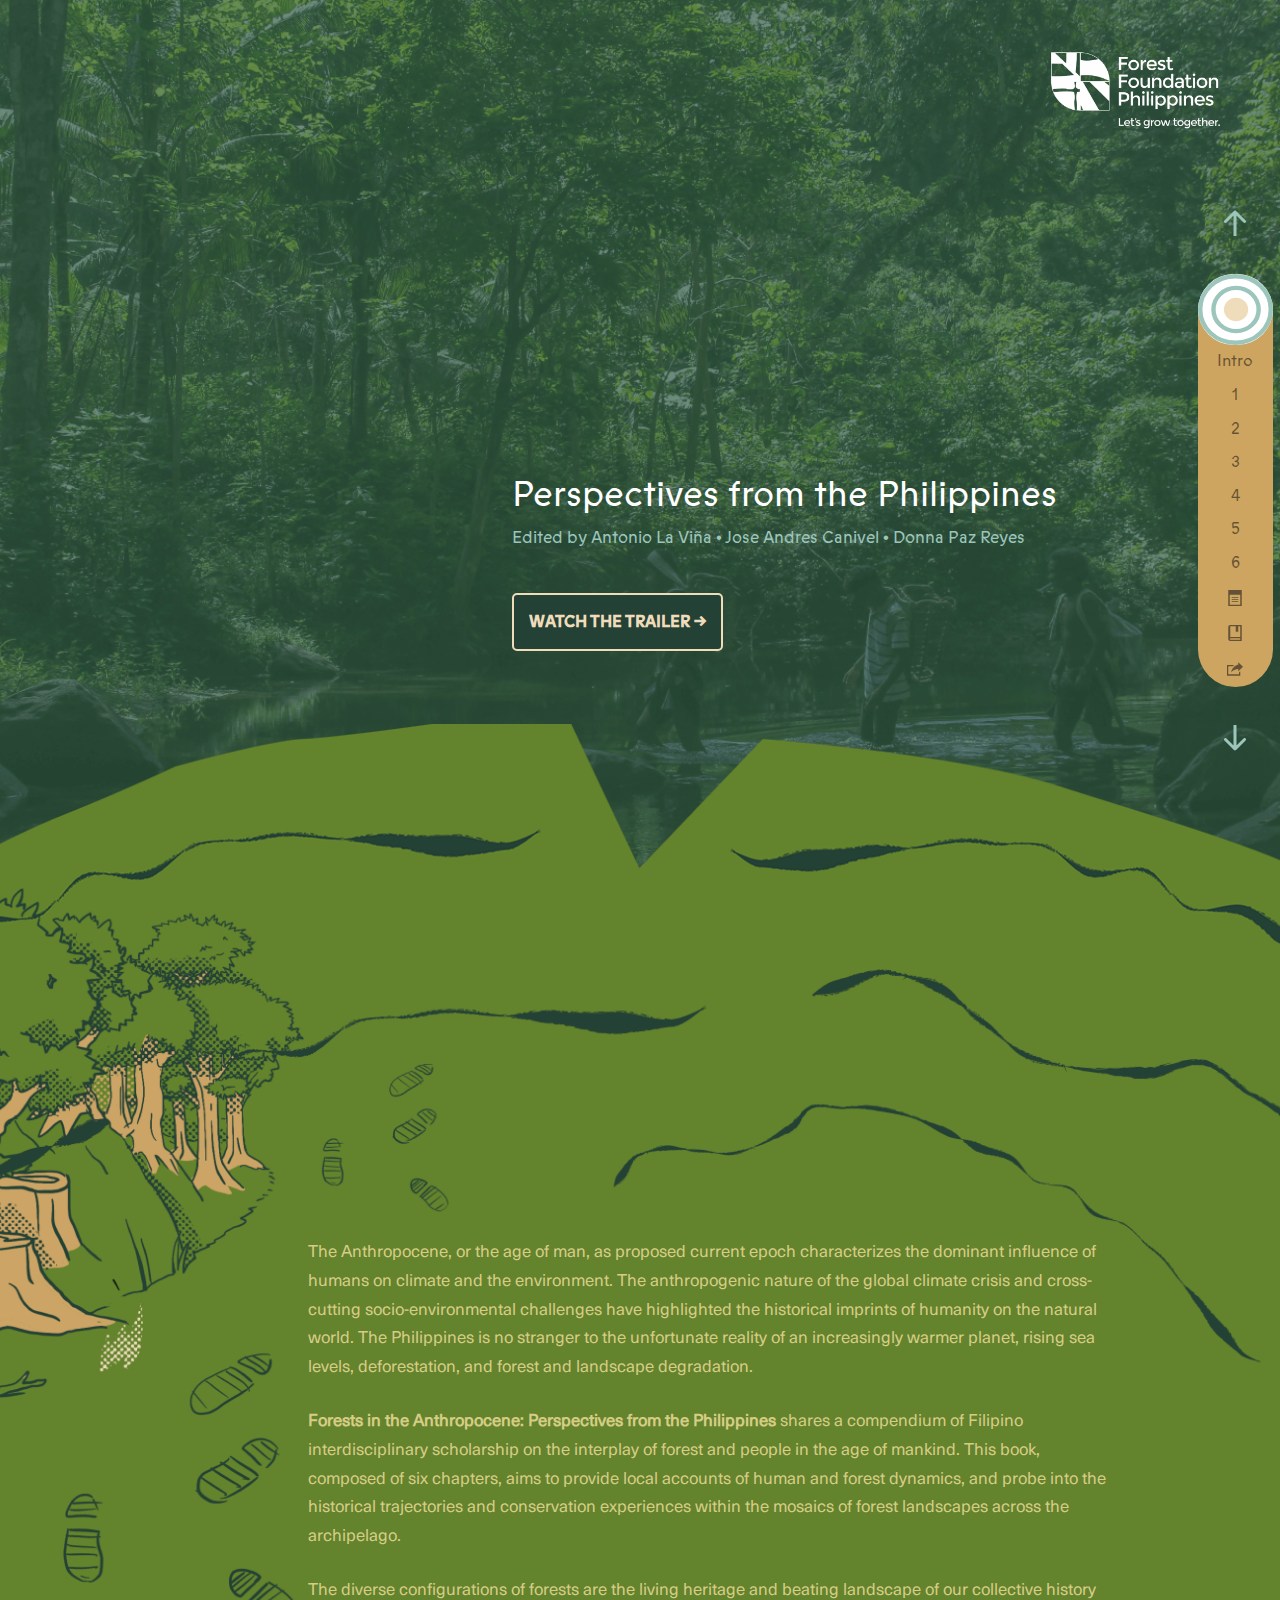
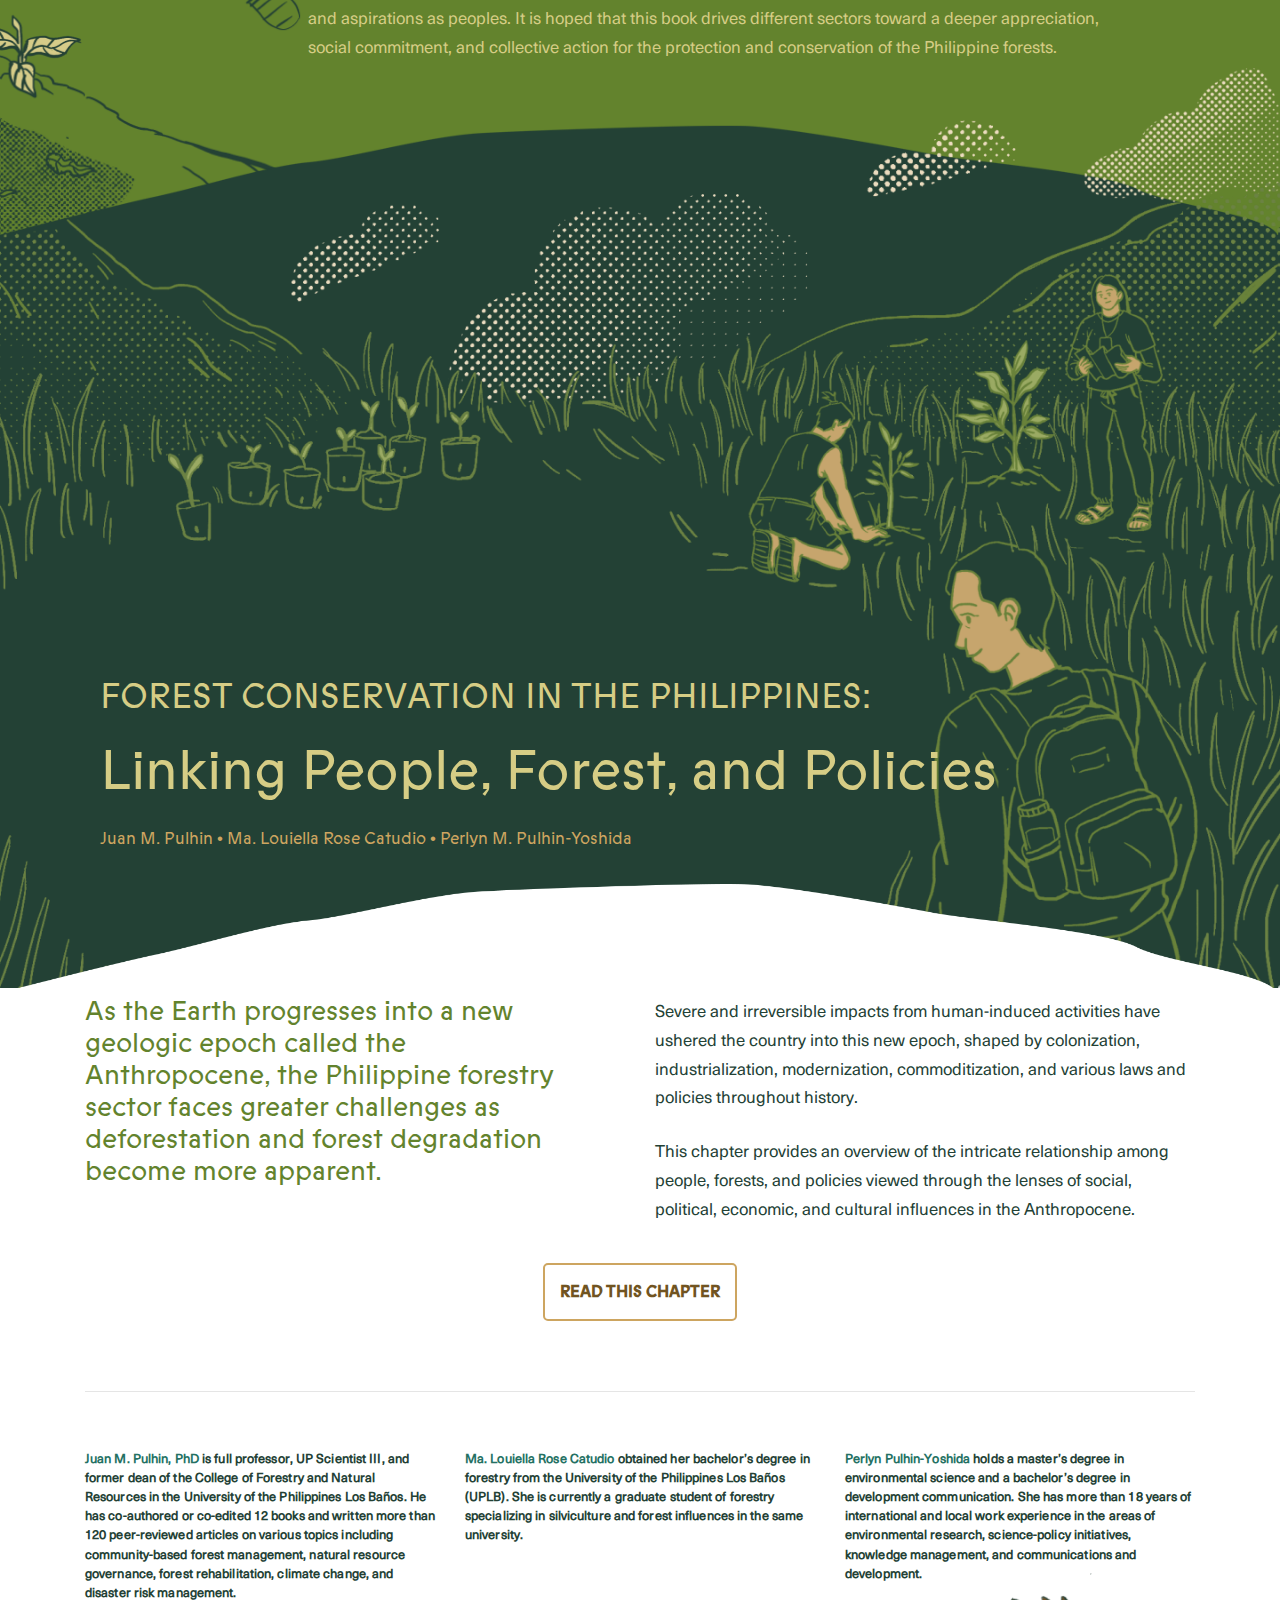
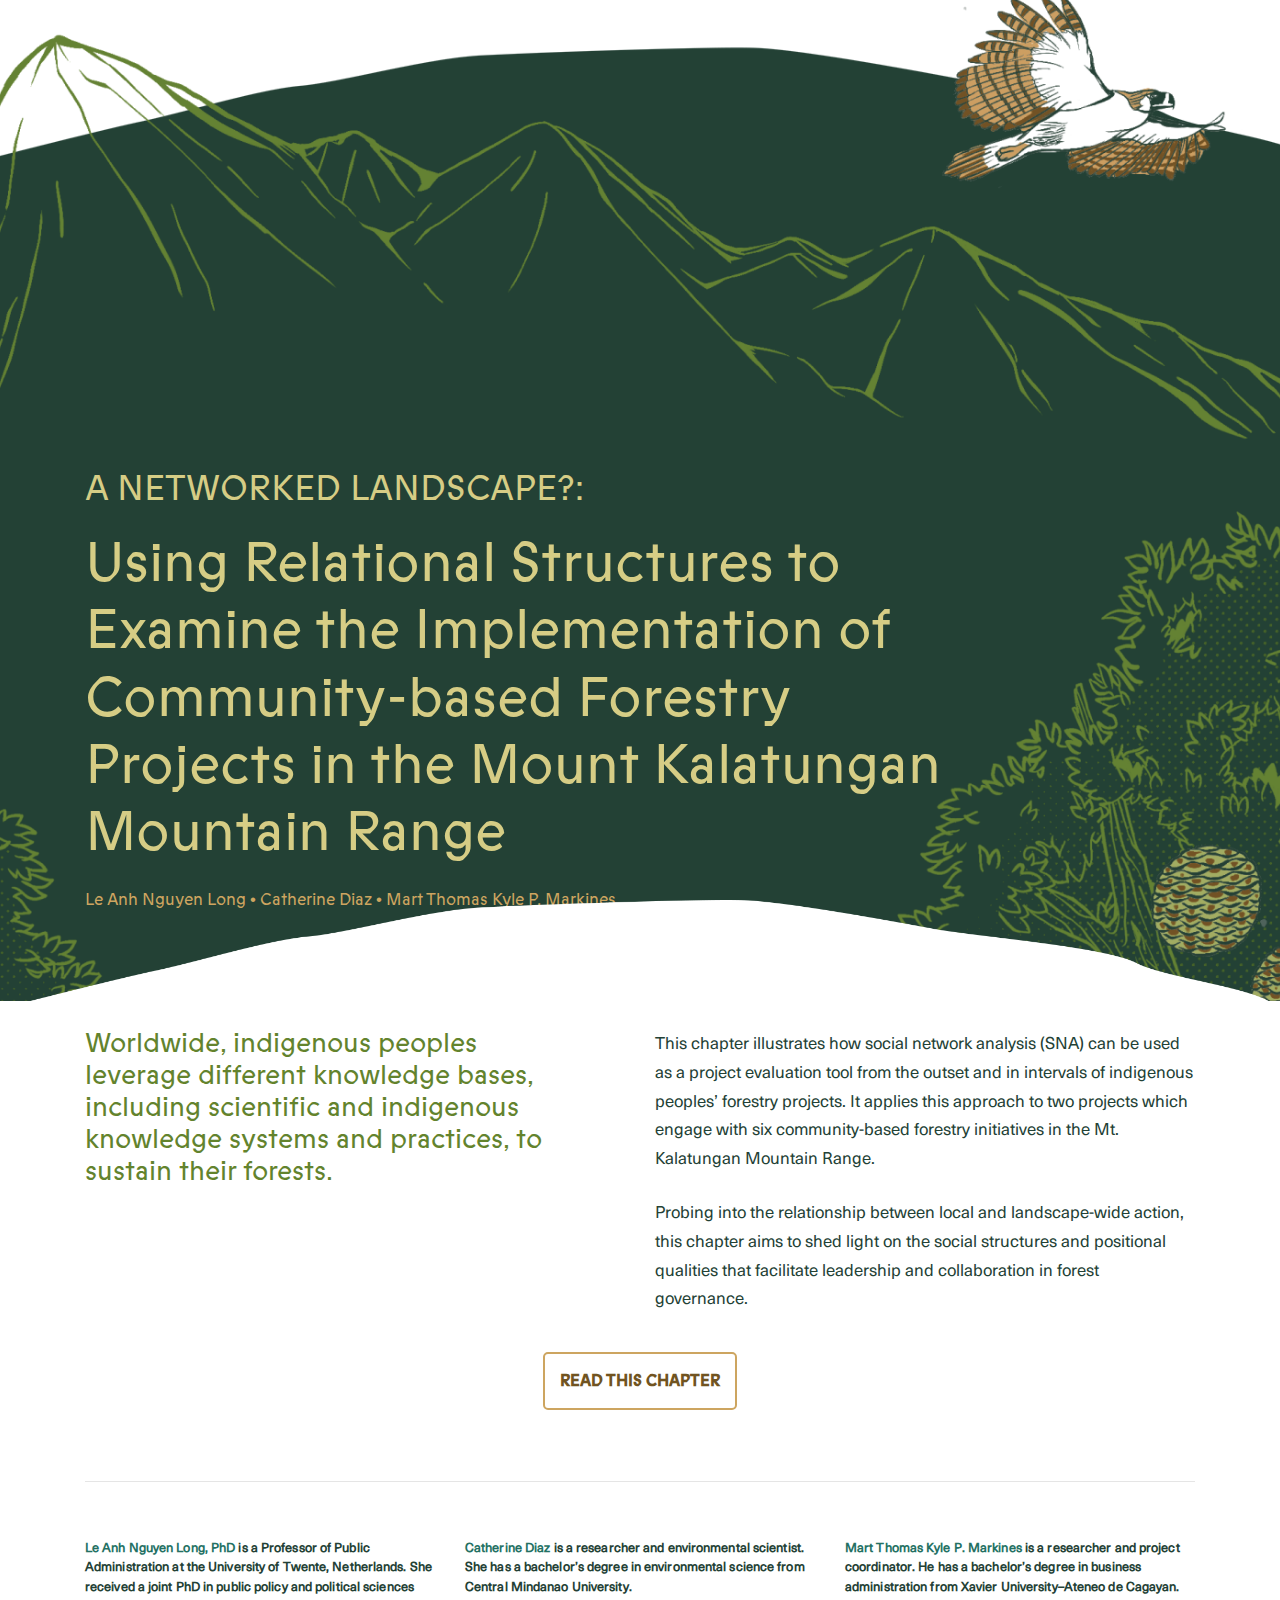
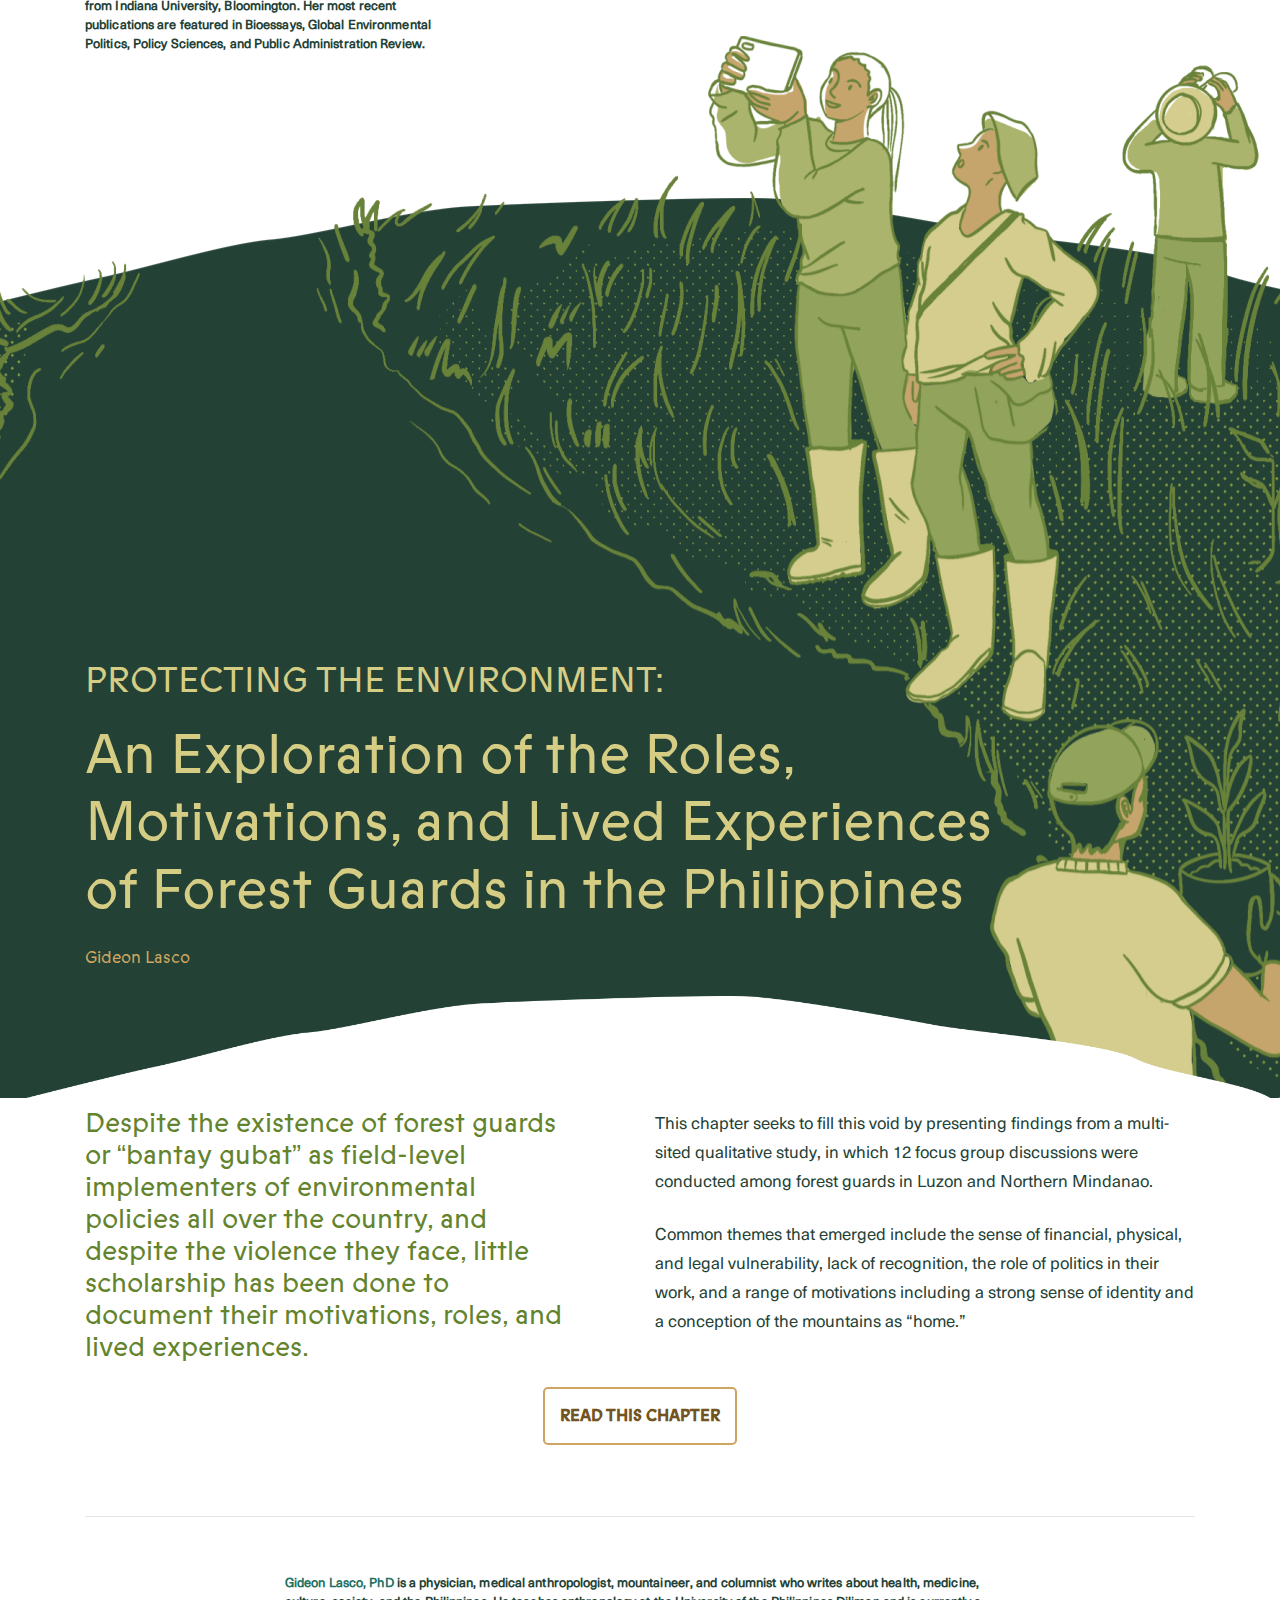
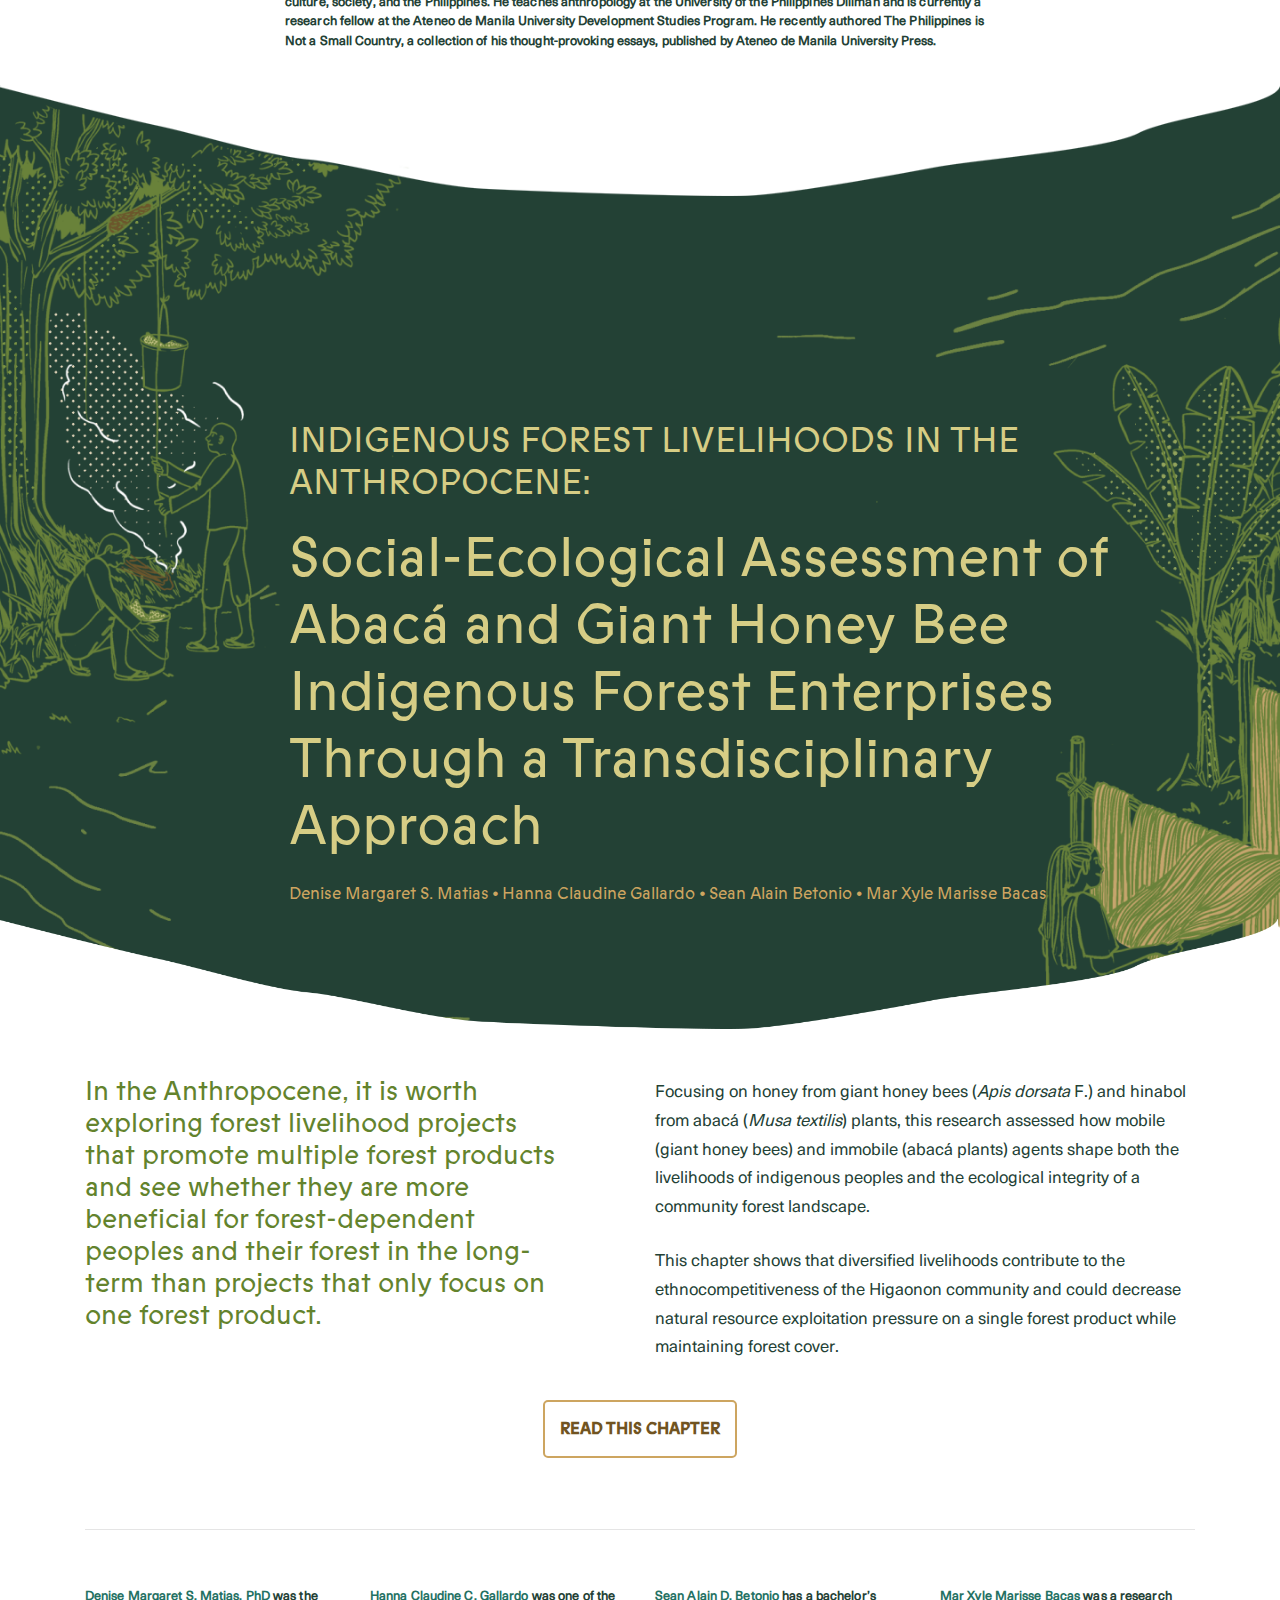
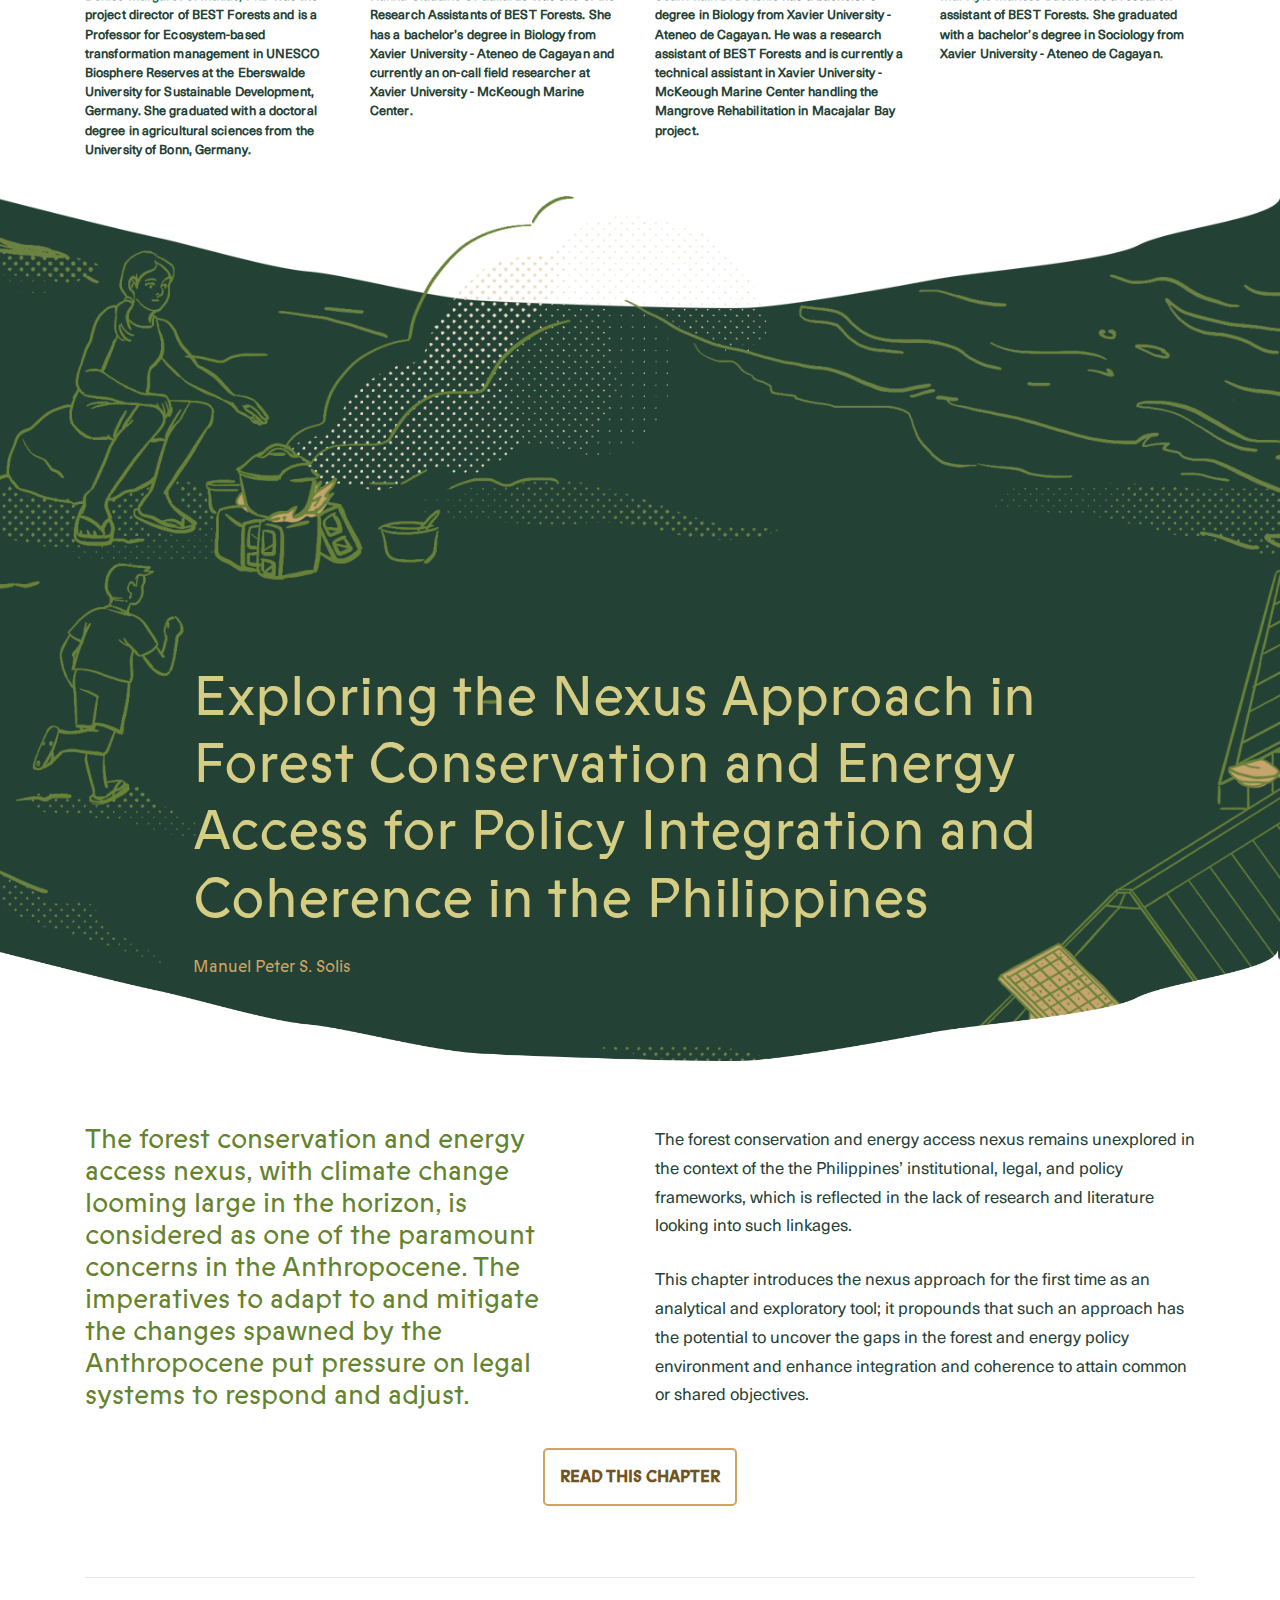
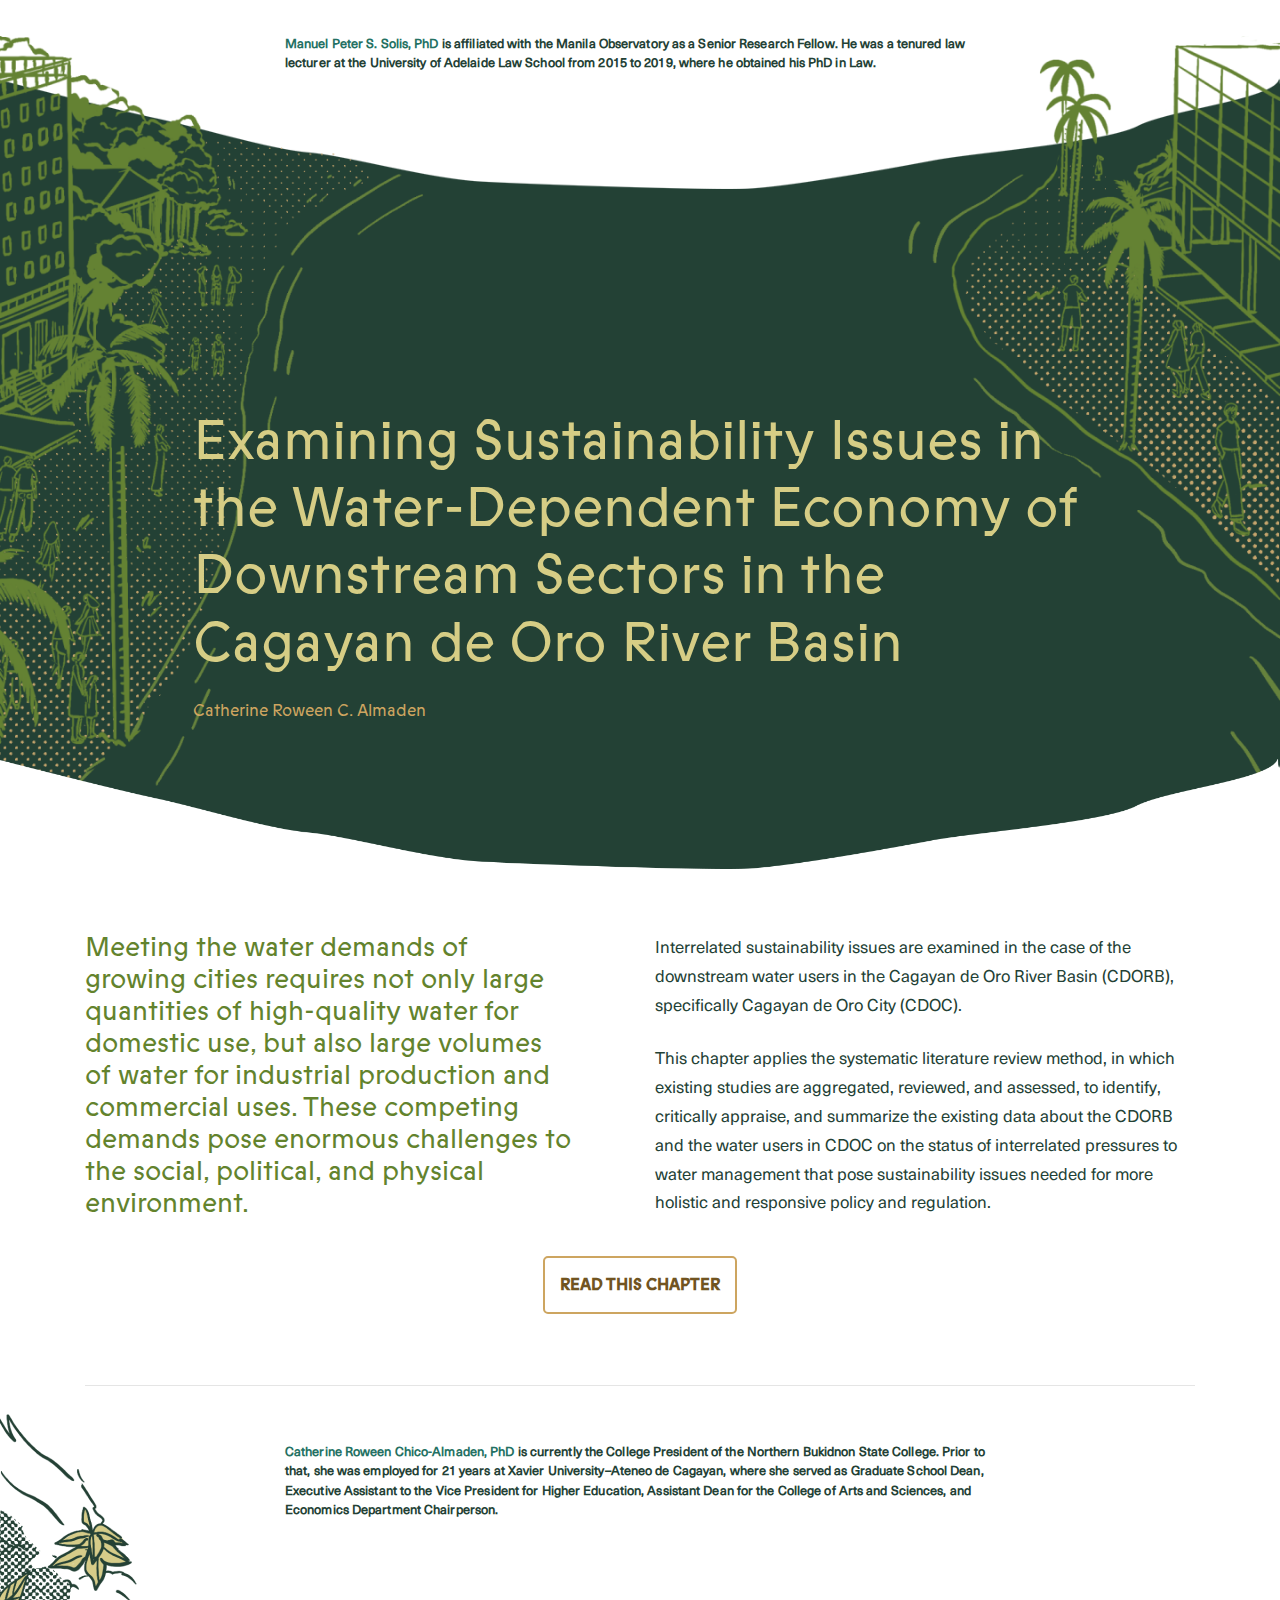
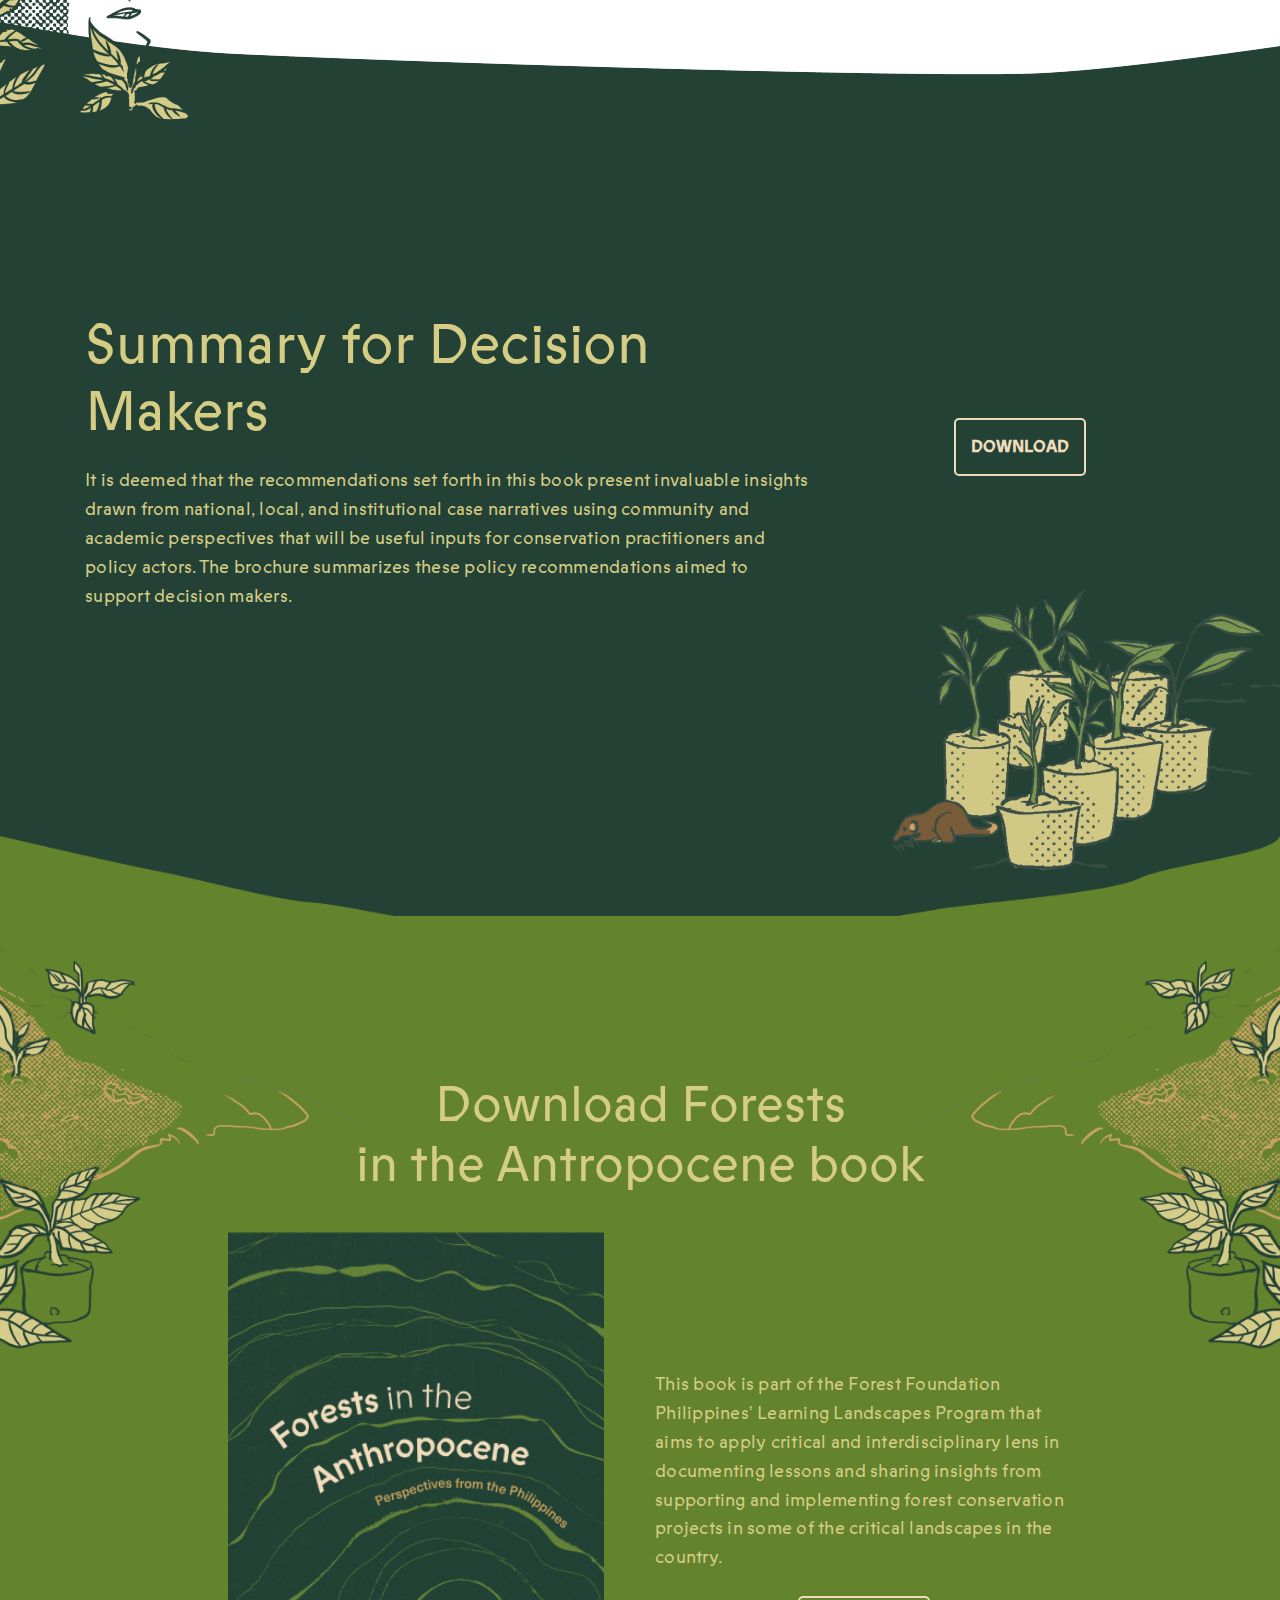
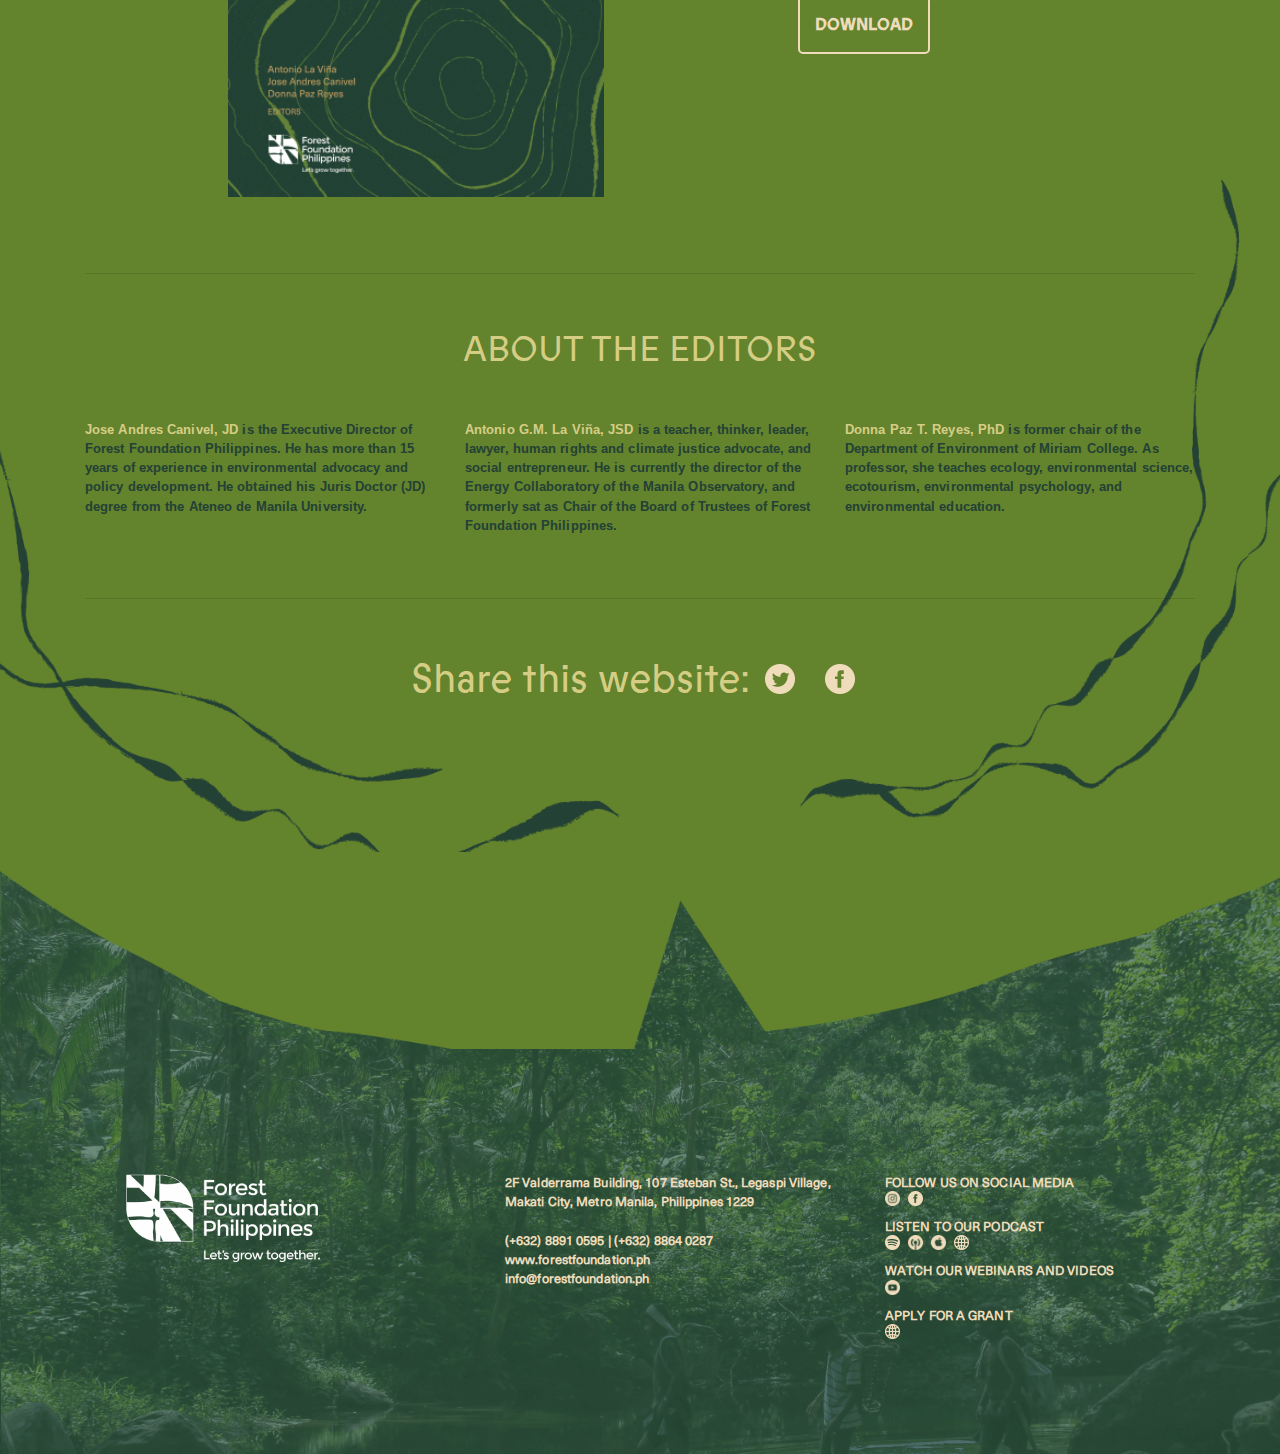
==== commit ac97d878: "typo" ====
--- a/beta/index.html
+++ b/beta/index.html
@@ -16,7 +16,7 @@
     <meta property="og:type" content="website" />
     <meta property="og:description" content="Local accounts of human-forest dynamics, and probe into the historical trajectories, conservation experiences, and probable futures of forest landscapes across the archipelago." />
     <meta property="og:image:secure_url" content="/assets/images/woh-share.jpg" />
-    <meta property="og:image" content="/img/ff-share.jpg" />
+    <meta property="og:image" content="/img/ff-share.png" />
     <meta property="og:image:width" content="1000" />
     <meta property="og:image:height" content="520" />
     <meta property="og:url" content="" />
@@ -27,7 +27,7 @@
     <meta name="twitter:creator" content="Forest Foundation" />
     <meta name="twitter:title" content="Forests in the Anthropocene" />
     <meta name="twitter:description" content="Local accounts of human-forest dynamics, and probe into the historical trajectories, conservation experiences, and probable futures of forest landscapes across the archipelago.." />
-    <meta name="twitter:image" content="/img/ff-share.jpg" />
+    <meta name="twitter:image" content="/img/ff-share.png" />
 
   </head>
 
@@ -218,7 +218,7 @@
         <div class="row">
           <div class="col-md-10 pt-3" id="protecting-sec-copy">
             <h3>Protecting the environment:</h3>
-            <h1>An Exploration of the Roles, Motivations, and Live Experiences of Forest Guards in the Philippines</h1>
+            <h1>An Exploration of the Roles, Motivations, and Lived Experiences of Forest Guards in the Philippines</h1>
             <p>Gideon Lasco</p>
           </div>
         </div>
@@ -348,7 +348,7 @@
         <div class="">
           <div class="col-md-10 m-auto" >
             <h3></h3>
-            <h1 id="examine-sec-copy">Examining Sustainability Issues in the Water Dependent Economy of Downstream Sectors in the Cagayan de Oro River Basin</h1>
+            <h1 id="examine-sec-copy">Examining Sustainability Issues in the Water-Dependent Economy of Downstream Sectors in the Cagayan de Oro River Basin</h1>
             <p>Catherine Roween C. Almaden</p>
           </div>
         </div>
@@ -430,7 +430,7 @@
 
         <hr>
 
-        <h1 class="text-md-left text-center" id="share-sec-copy">Share this website: <br class="d-block d-md-none"><a href="https://twitter.com/intent/tweet?url=www.anthropocene.forestfoundation.ph&text=" target="_blank"><img class="icon-1" src="img/tw.png"></a><a href="https://www.facebook.com/sharer/sharer.php?u=www.anthropocene.forestfoundation.ph" target="_blank"><img class="icon-1" src="img/fb.png"></a></h1>
+        <h1 class="text-md-left text-center" id="share-sec-copy">Share this website: <br class="d-block d-md-none"><a href="https://twitter.com/intent/tweet?url=anthropocene.forestfoundation.ph&text=" target="_blank"><img class="icon-1" src="img/tw.png"></a><a href="https://www.facebook.com/sharer/sharer.php?u=anthropocene.forestfoundation.ph" target="_blank"><img class="icon-1" src="img/fb.png"></a></h1>
 
       </div>
     </section>
@@ -500,6 +500,7 @@
 
   .two a:hover {
     text-decoration: none;
+    color: #715421;
   }
 
   .three a {
--- a/beta/css/main.css
+++ b/beta/css/main.css
@@ -1655,6 +1655,13 @@
 }
 
 @media only screen and (max-width: 414px){
+  img.ff-logo {
+    position: absolute;
+    z-index: 10;
+    width:100px;
+    top: 20;
+    right: 20;
+  }
   #hero{
     padding-bottom: 32%
   }
@@ -1841,6 +1848,13 @@
 
 @media only screen
   and (max-width: 393px){
+    img.ff-logo {
+      position: absolute;
+      z-index: 10;
+      width:90px;
+      top: 20;
+      right: 20;
+    }
     #age-sec {
       padding-top: 38%;
     }
@@ -1905,6 +1919,13 @@
 }
 
 @media only screen and (max-width: 375px){
+  img.ff-logo {
+    position: absolute;
+    z-index: 10;
+    width:90px;
+    top: 20;
+    right: 20;
+  }
   #linking-sec {
     top: 68rem;
   }
@@ -1947,6 +1968,80 @@
 }
 
 @media only screen and (max-width: 349px){
+  #age-sec p {
+    color: #D6CD85;
+    line-height: 1.6rem;
+    font-size: 1rem;
+  }
+
+  img.ff-logo {
+    position: absolute;
+    z-index: 10;
+    width:90px;
+    top: 20;
+    right: 20;
+  }
+  #linking-sec {
+    top: 75rem;
+  }
+  #linkinginfo {
+    top: 120rem;
+  }
+  #network-sec {
+    top: 225rem;
+  }
+  #networkinfo {
+    top: 275rem;
+  }
+  #protecting-sec {
+    top: 376rem;
+  }
+  #protectinfo {
+    top: 427rem;
+  }
+  #indigenous-sec {
+    top: 520rem;
+  }
+  #indigenousinfo {
+    top: 570rem;
+  }
+  #nexus-sec {
+    top: 692rem;
+  }
+  #nexusinfo {
+    top: 732rem;
+  }
+  #examine-sec {
+    top: 830rem;
+  }
+  #examineinfo {
+    top: 863rem;
+  }
+  #decision-sec {
+    top: 983rem;
+  }
+  #download-sec {
+    top: 1031.5rem;
+  }
+  #footer {
+    top: 1147rem;
+  }
+}
+
+@media only screen and (max-width: 343px){
+  #age-sec p {
+    color: #D6CD85;
+    line-height: 1.5rem !important;
+    font-size: 1rem;
+  }
+
+  img.ff-logo {
+    position: absolute;
+    z-index: 10;
+    width:90px;
+    top: 20;
+    right: 20;
+  }
   #linking-sec {
     top: 75rem;
   }
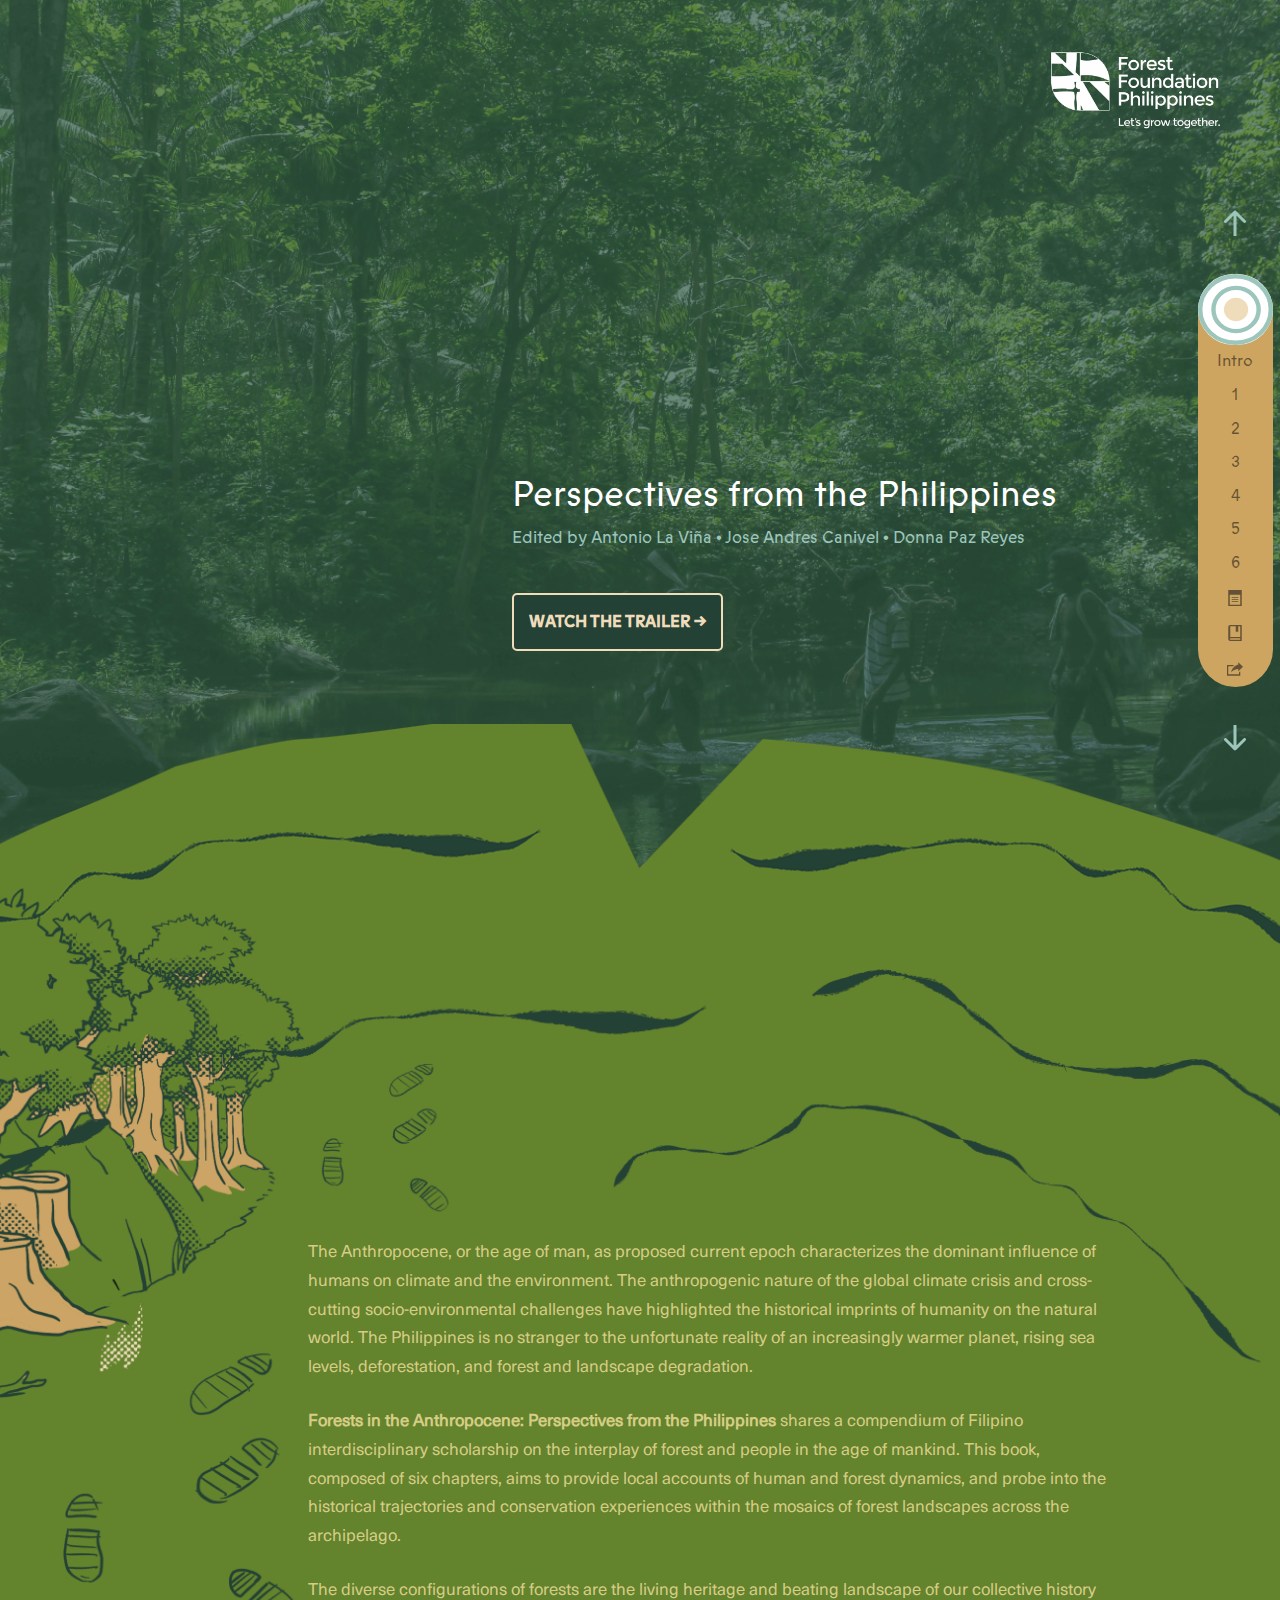
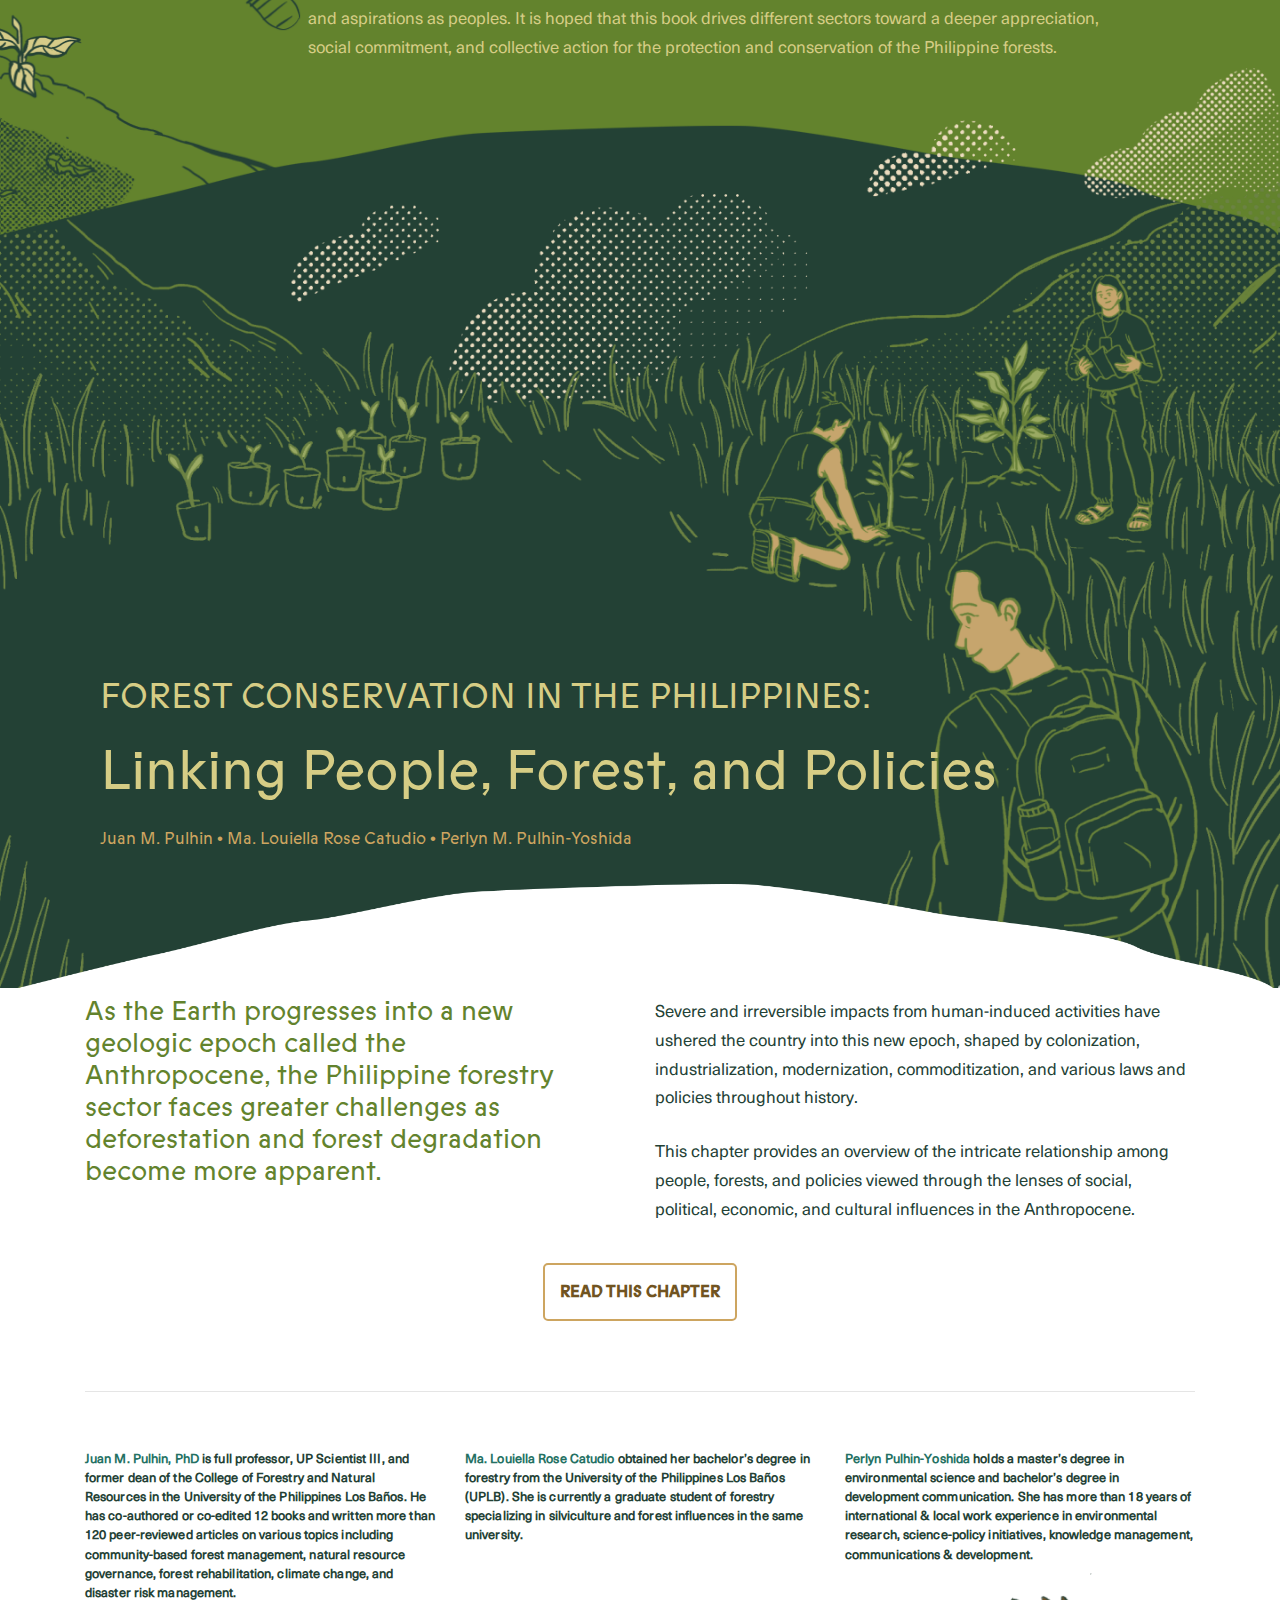
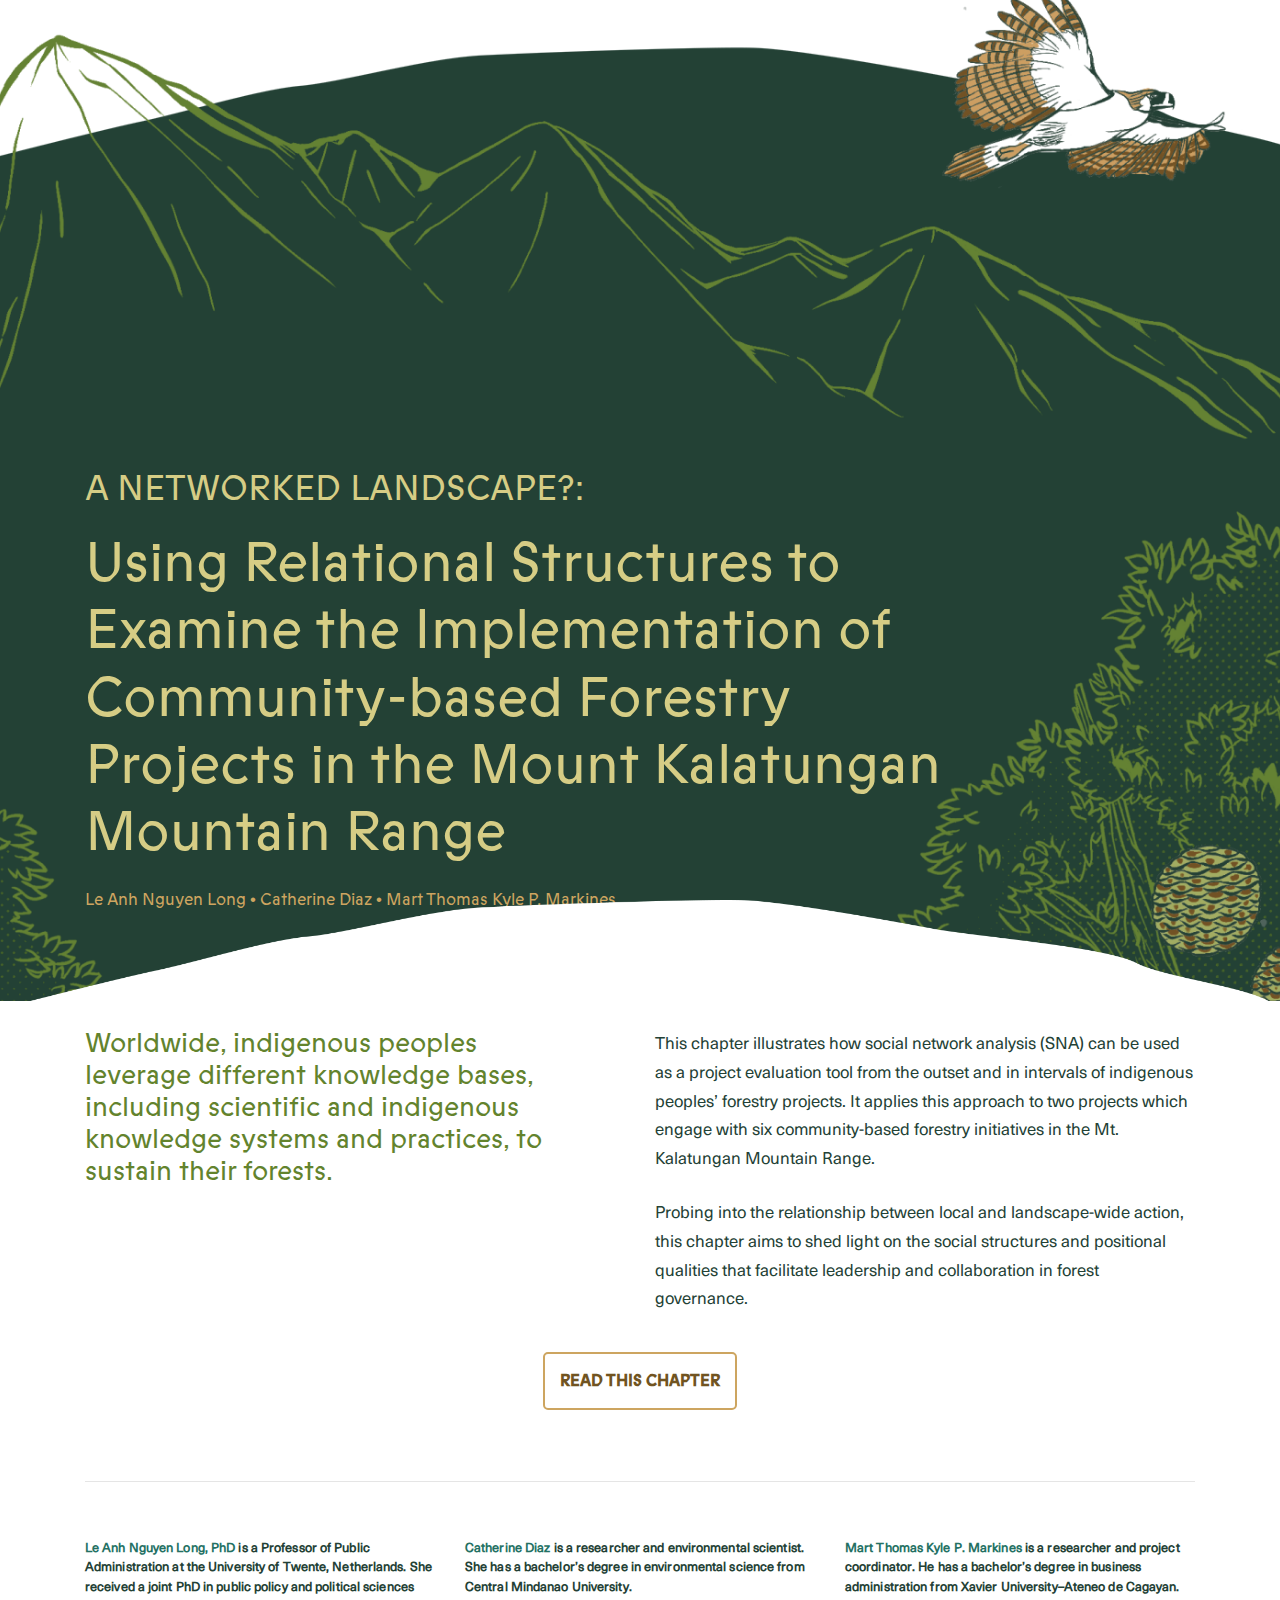
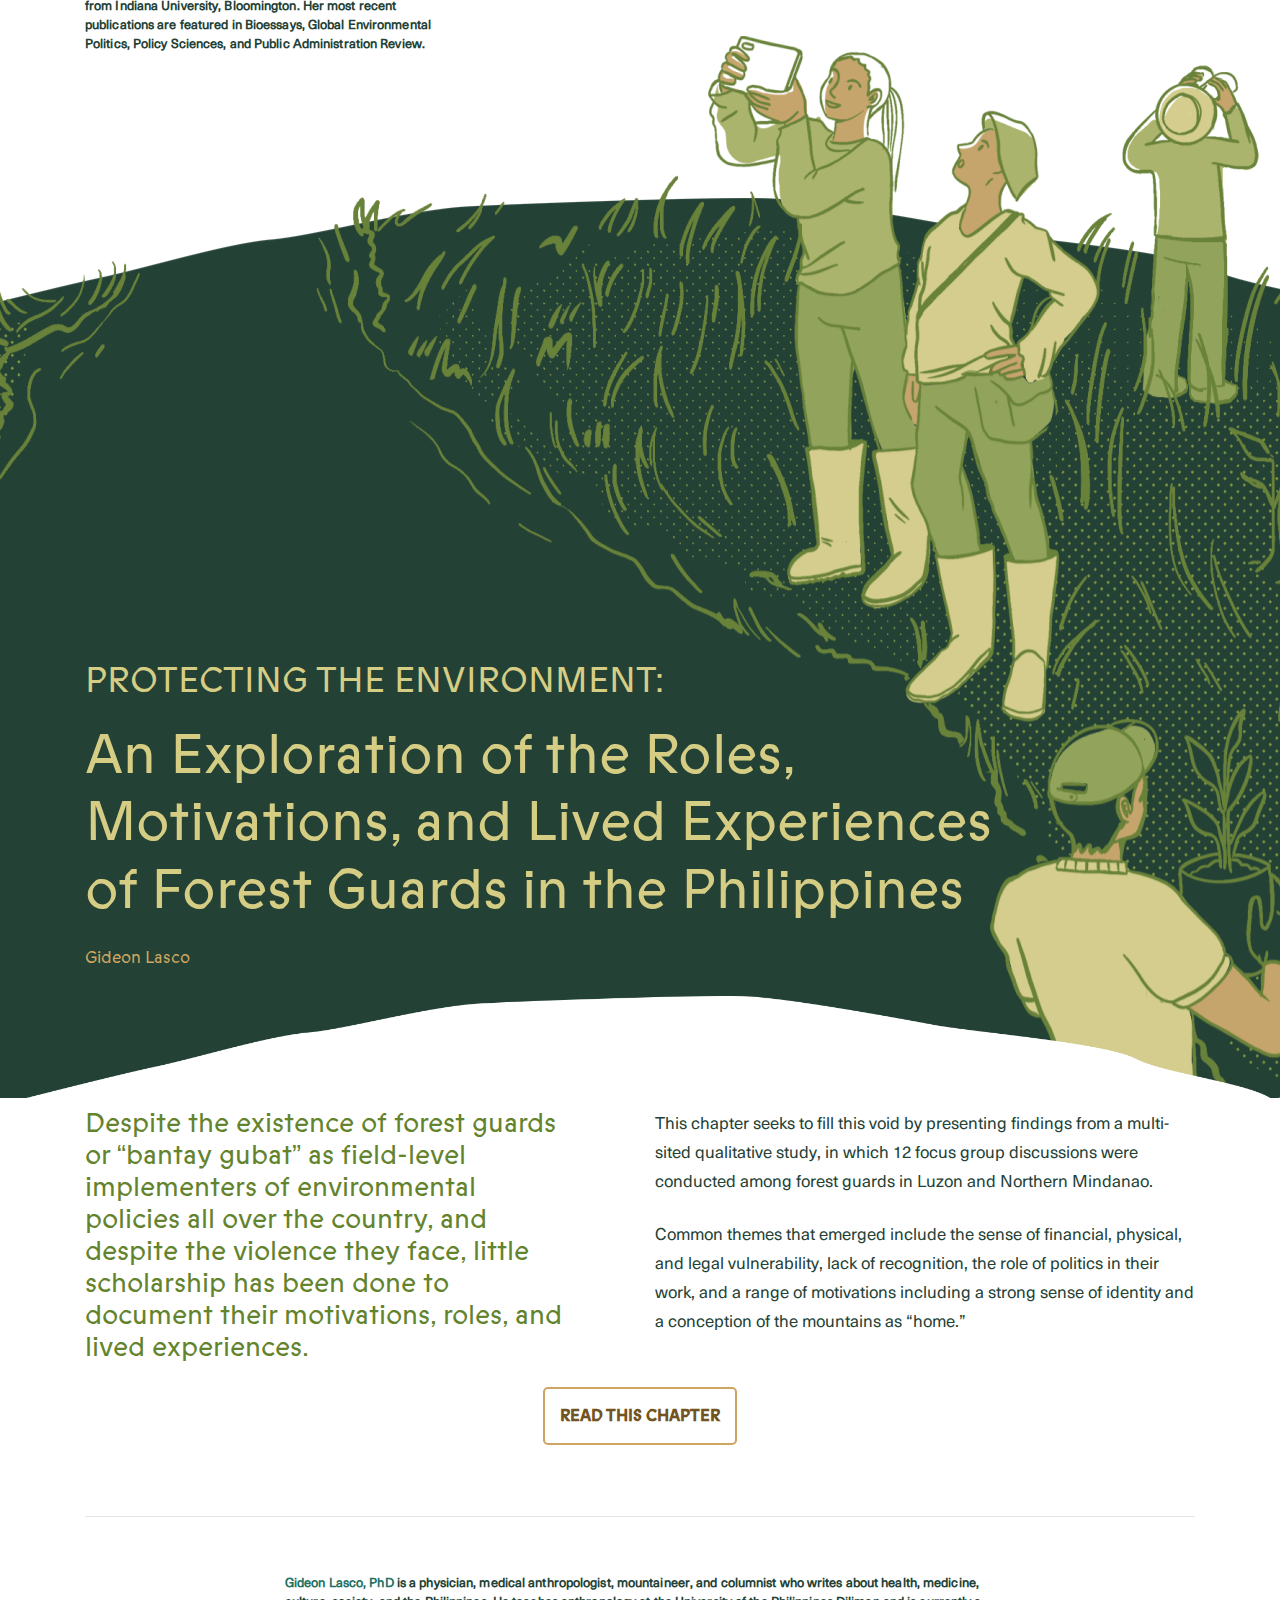
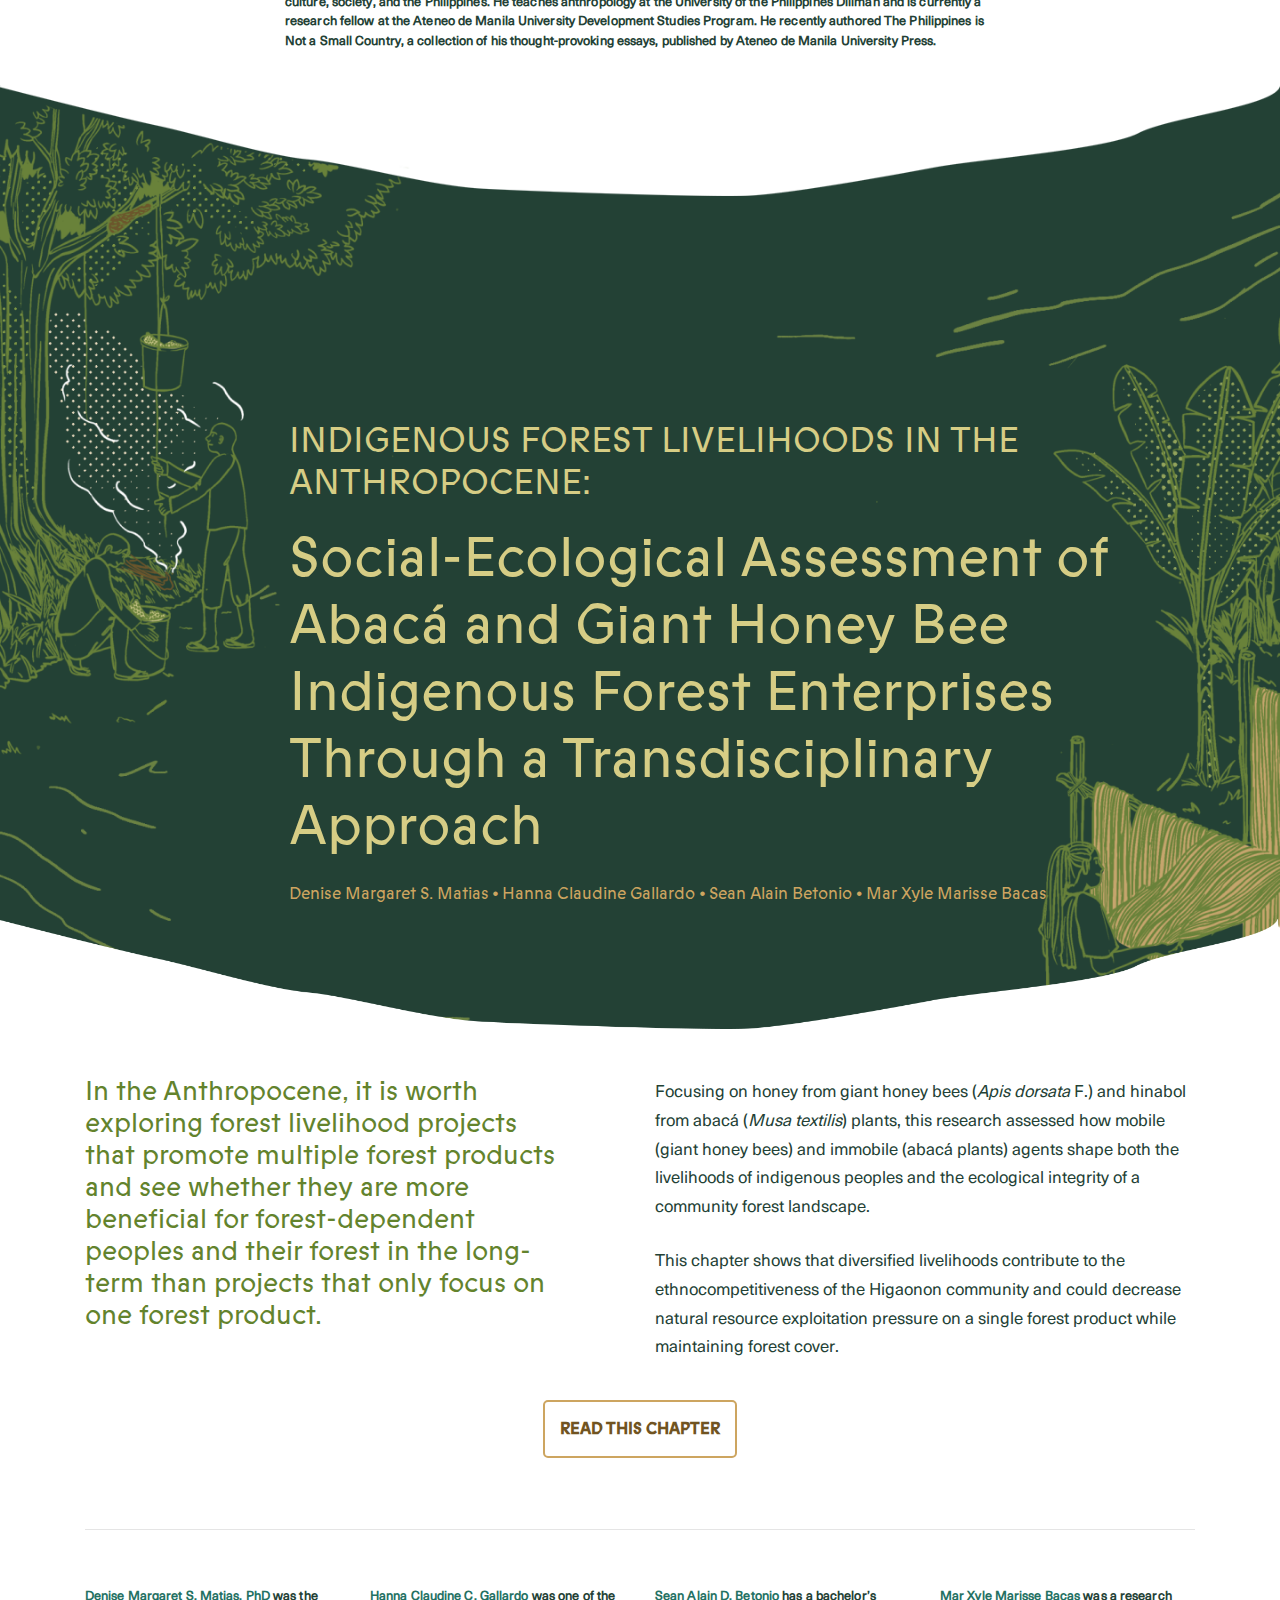
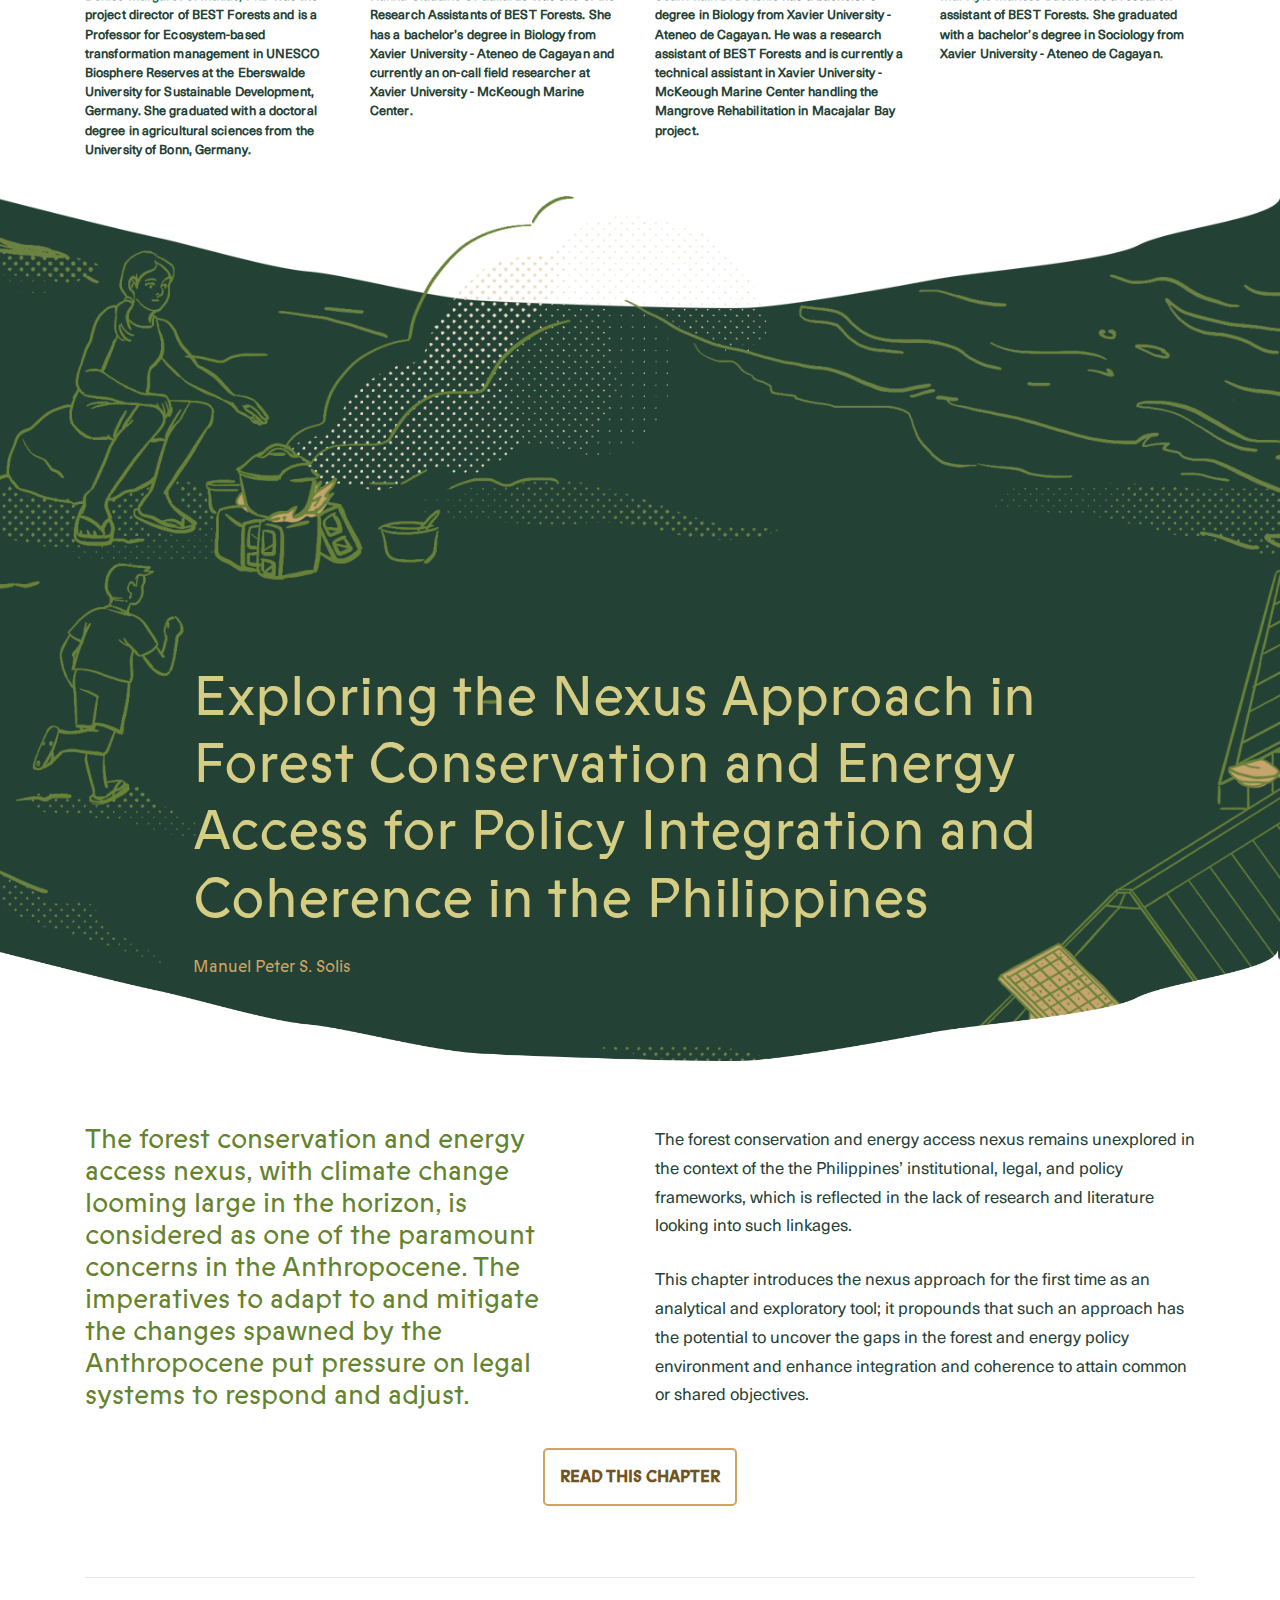
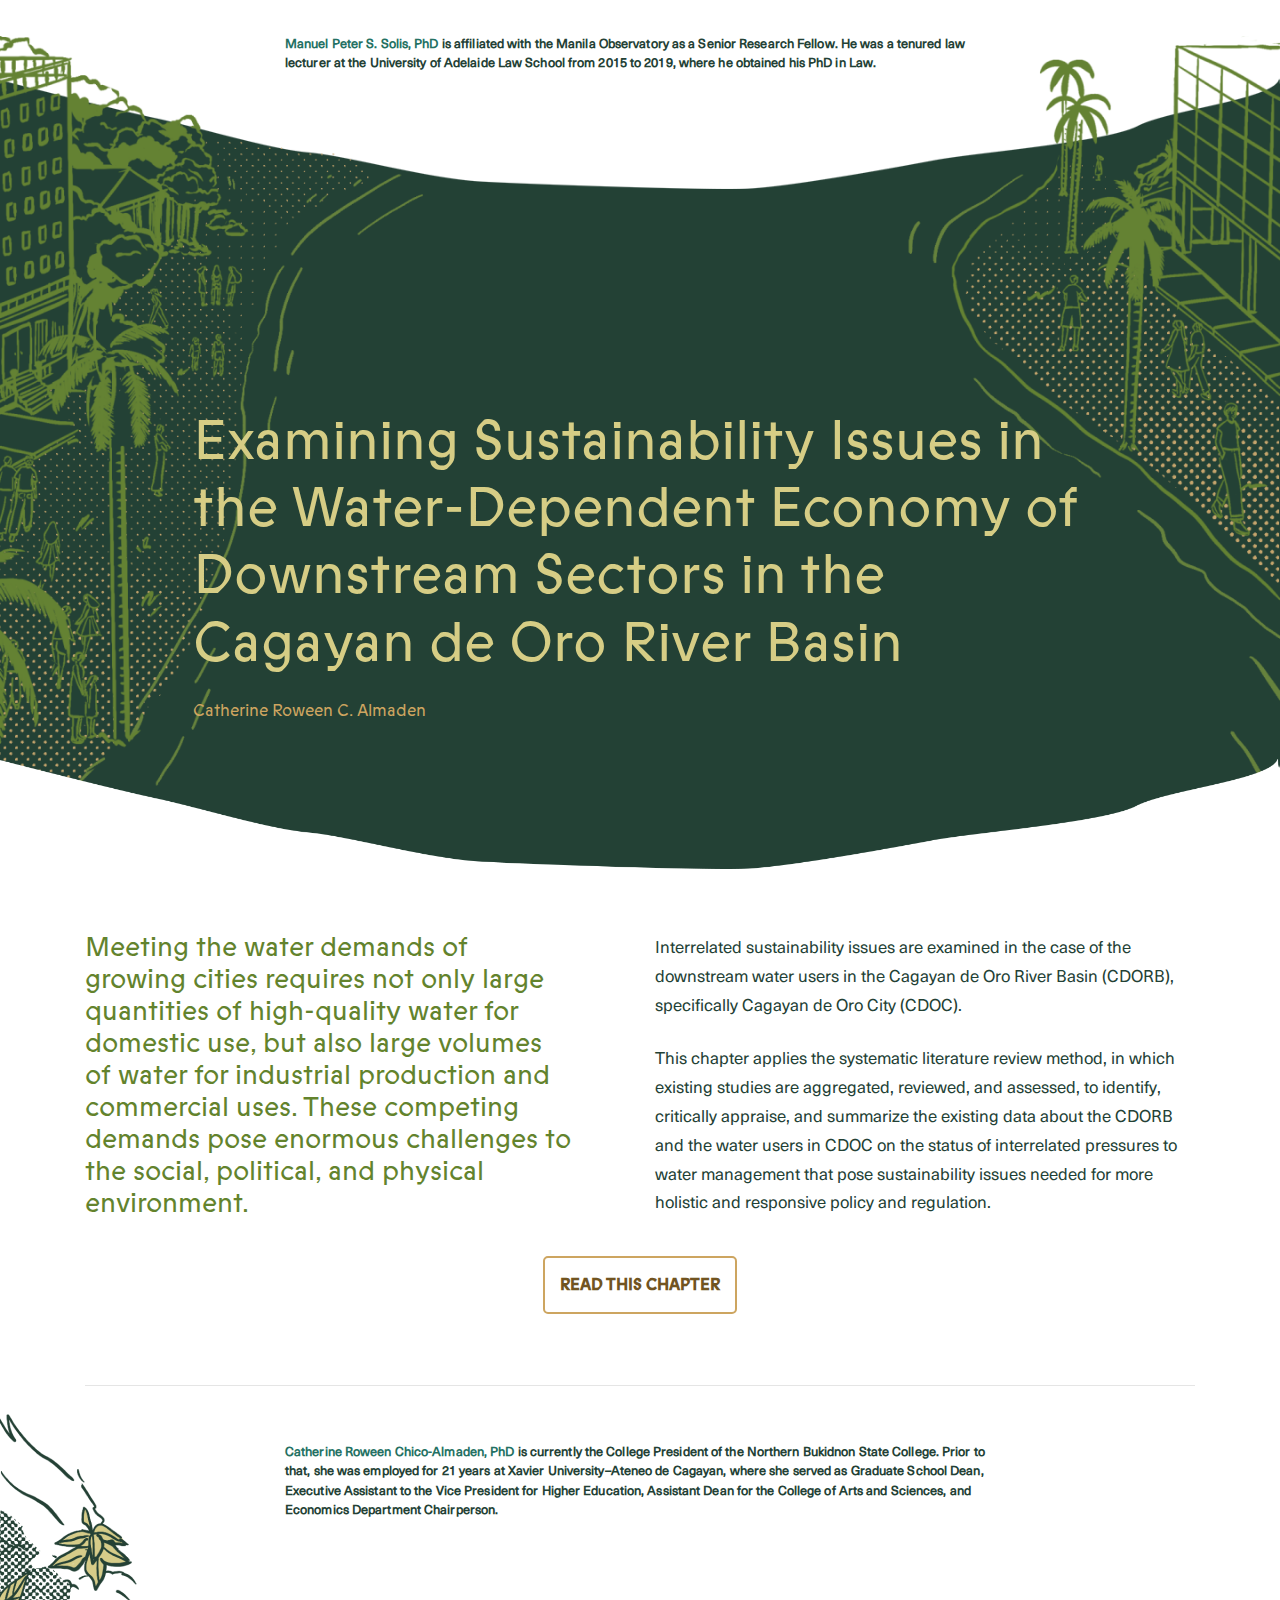
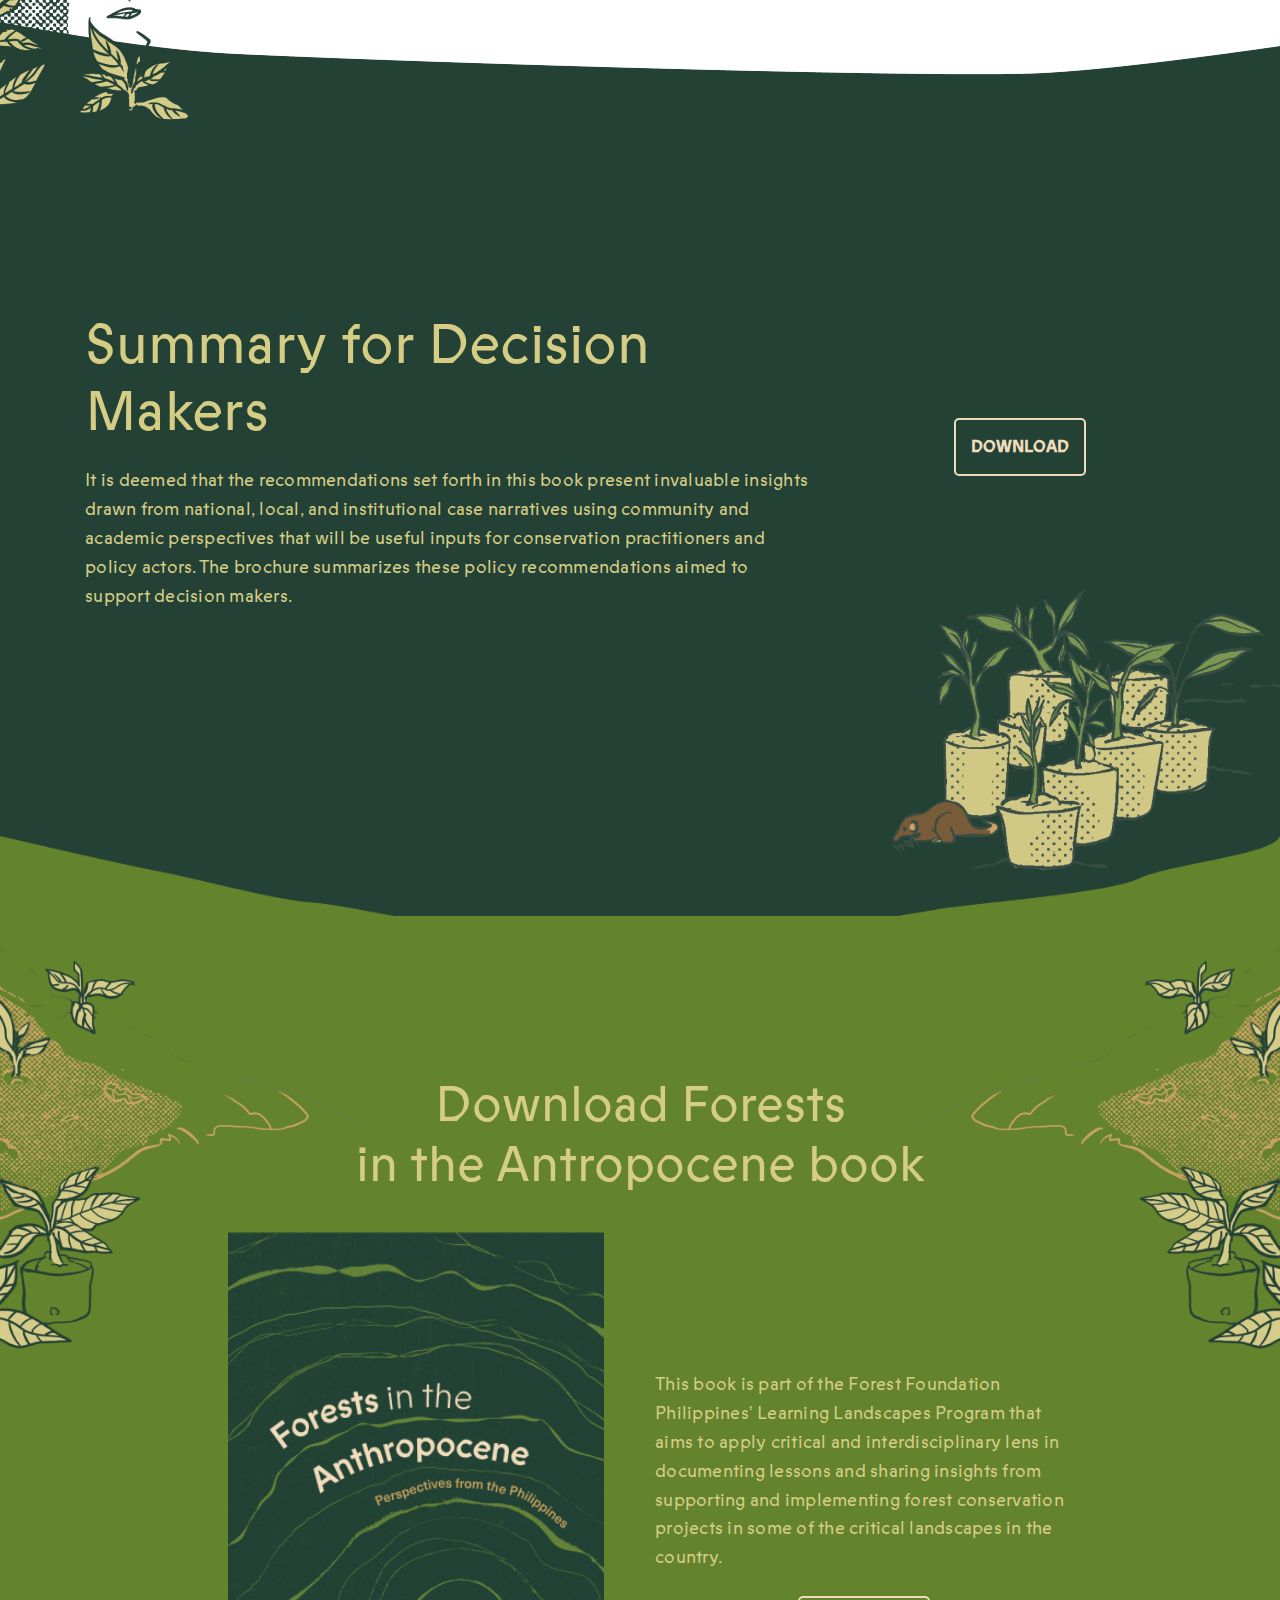
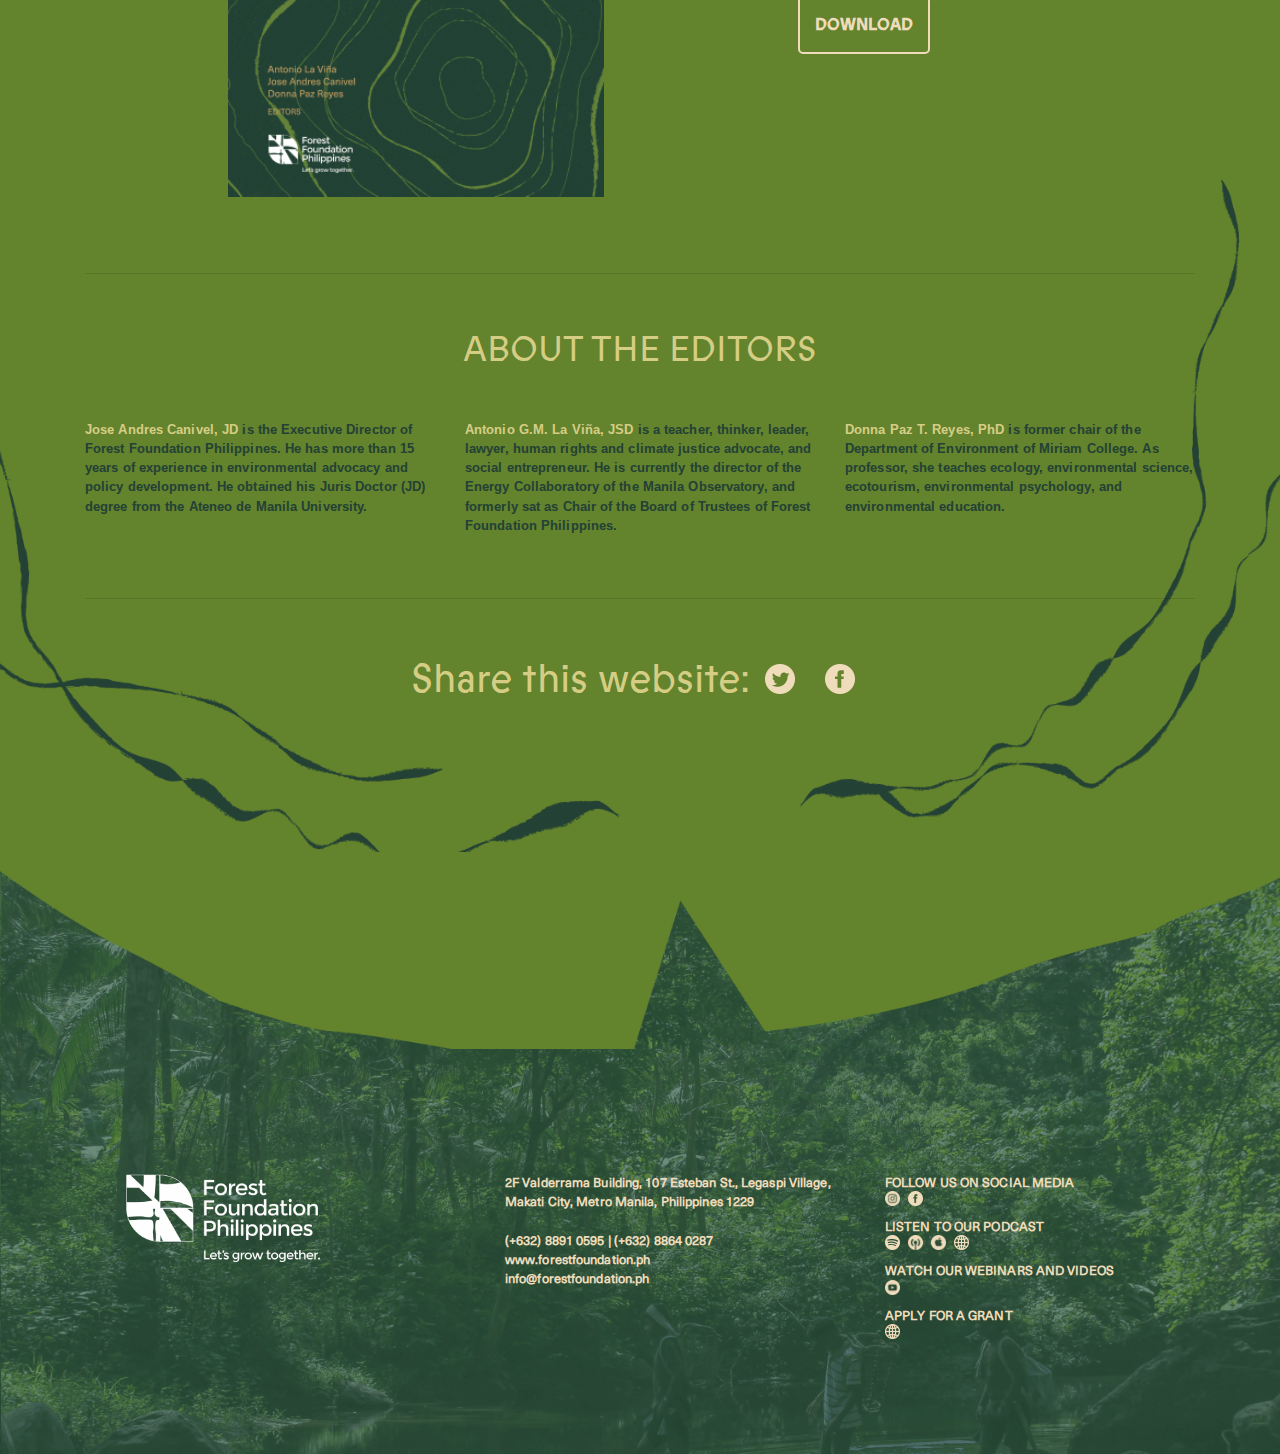
==== commit 2cebbe32: "agesec pixel" ====
--- a/beta/index.html
+++ b/beta/index.html
@@ -160,7 +160,7 @@
         </div>
         <div class="col-md-4">
           <p class="sm">
-            <b>Perlyn Pulhin-Yoshida</b> holds a master’s degree in environmental science and a bachelor’s degree in development communication. She has more than 18 years of international and local work experience in the areas of environmental research, science-policy initiatives, knowledge management, and communications and development.
+            <b>Perlyn Pulhin-Yoshida</b> holds a master’s degree in environmental science and bachelor’s degree in development communication. She has more than 18 years of international & local work experience in environmental research, science-policy initiatives, knowledge management, communications & development.
           </p>
         </div>
       </div>
@@ -405,7 +405,7 @@
                 <img src="img/book.png">
               </div>
               <div class="col-md-6">
-                <button class="three d-block d-md-none mx-auto mt-4 mb-1">Download</button>
+                <button class="three d-block d-md-none mx-auto mt-4 mb-1"><a href="download/ForestsintheAnthropocene.pdf" target="_blank">Download</a></button>
                 <h5>This book is part of the Forest Foundation Philippines’ Learning Landscapes Program that aims to apply critical and interdisciplinary lens in documenting lessons and sharing insights from supporting and implementing forest conservation projects in some of the critical landscapes in the country.</h5>
                 <button class="three d-none d-md-block mx-auto mt-4 mb-1" id="dl-book"><a href="download/ForestsintheAnthropocene.pdf" target="_blank">Download</a></button>
               </div>
--- a/beta/css/main.css
+++ b/beta/css/main.css
@@ -7,7 +7,7 @@
   font-family: "Prophet", sans-serif; /*"TahanGroteskBook", Tahan Grotesk;*/
   margin: 0;
   overflow-x: hidden;
-  /*background-color: #63832D;*/
+
 }
 
 img {
@@ -1227,7 +1227,7 @@
     top:782rem;
   }
   #footer {
-    top:875rem;
+    top:870rem; /* lastday */
   }
 }
 
@@ -1380,10 +1380,10 @@
     top:754rem;
   }
   #download-sec {
-    top:823rem;
+    top:820rem; /* 823 lastday */
   }
   #footer {
-    top:946rem;
+    top:935rem; /* 946 lastday */
   }
 }
 
@@ -1780,7 +1780,7 @@
   }
 
   #download-sec {
-    top:861rem;
+    top:860rem; /* 861 lastday */
     padding-bottom: 4rem;
     padding-top: 4rem;
     padding-right: 2.5rem;
@@ -1791,7 +1791,7 @@
 
   #footer {
     padding: 8rem 2.5rem 3rem 0;
-    top:964rem;
+    top:964rem; /* 964 lastday */
     text-align: center;
   }
 
@@ -1960,10 +1960,10 @@
     top: 887rem;
   }
   #download-sec {
-    top: 934.5rem;
+    top: 930rem; /* 934.5 lastday */
   }
   #footer {
-    top: 1044rem;
+    top: 1038rem; /* 1044 lastday */
   }
 }
 
@@ -1982,7 +1982,7 @@
     right: 20;
   }
   #linking-sec {
-    top: 75rem;
+    top: 70rem;
   }
   #linkinginfo {
     top: 120rem;
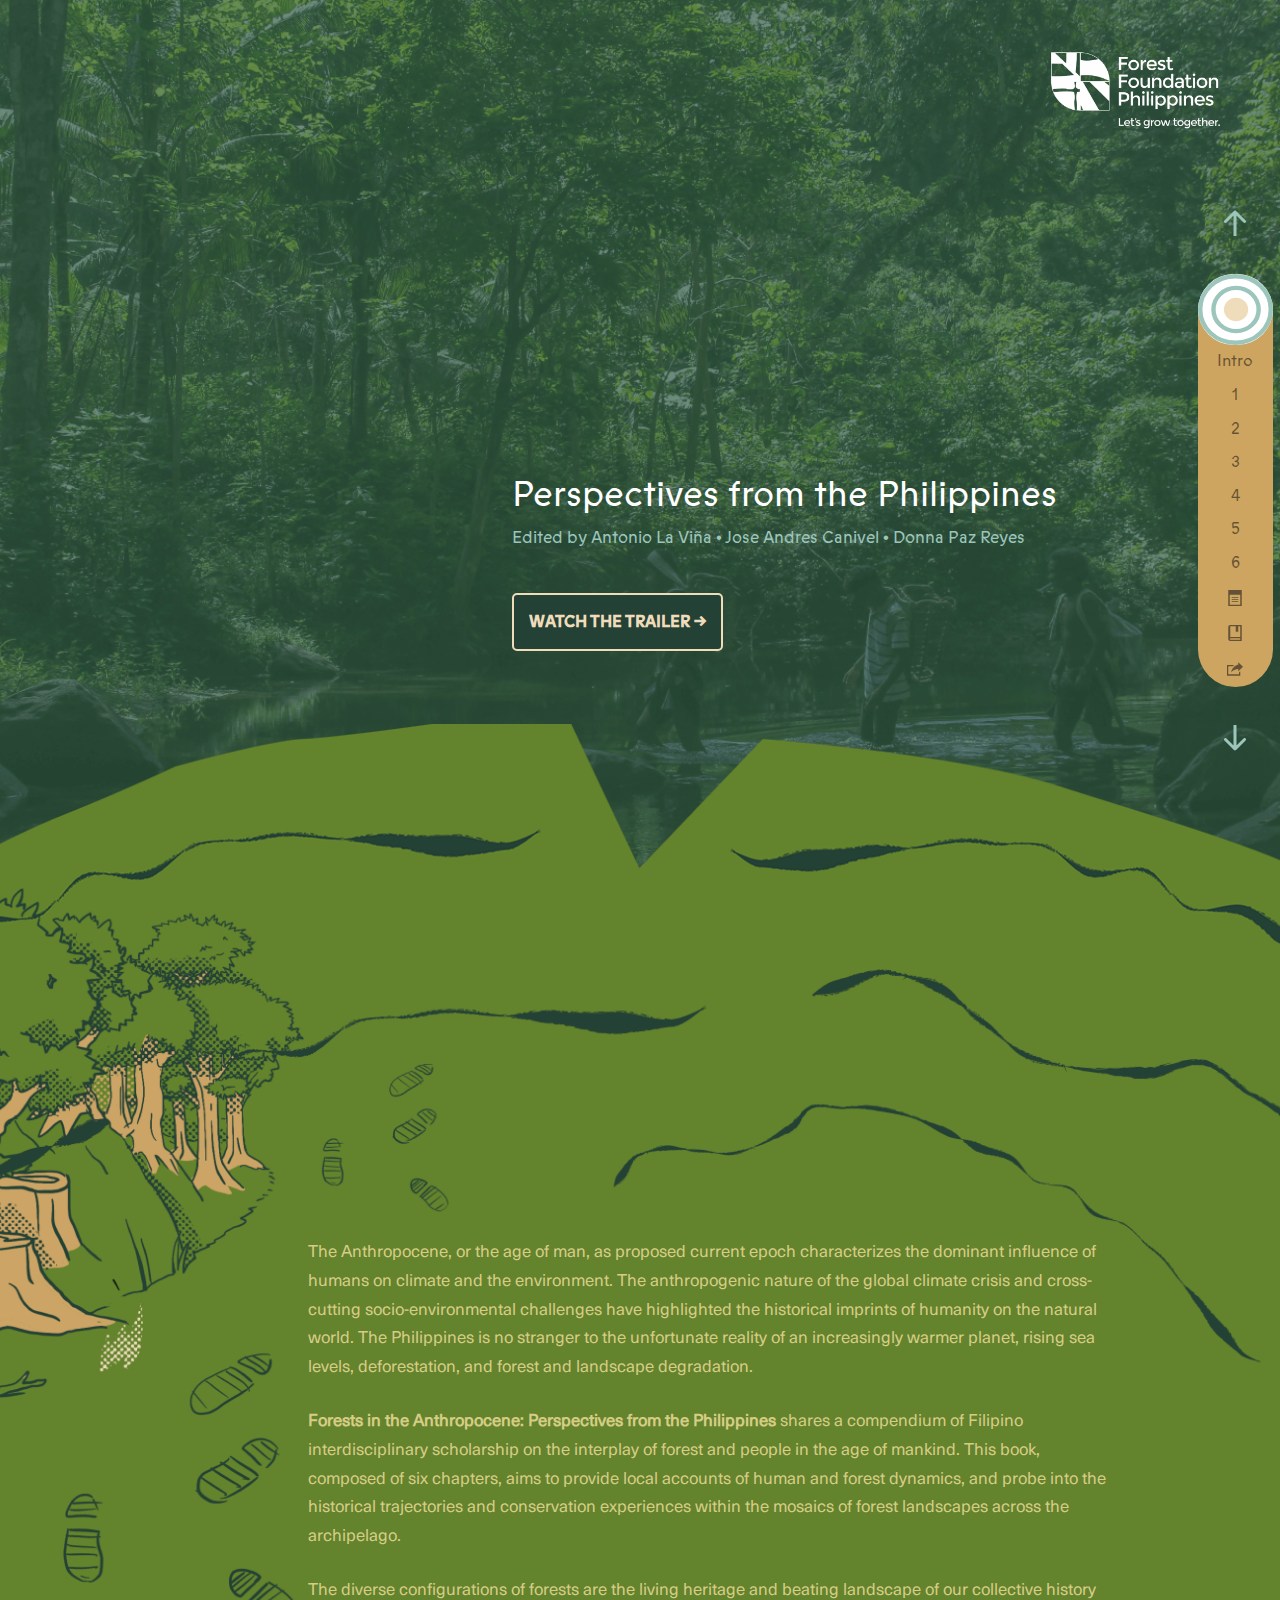
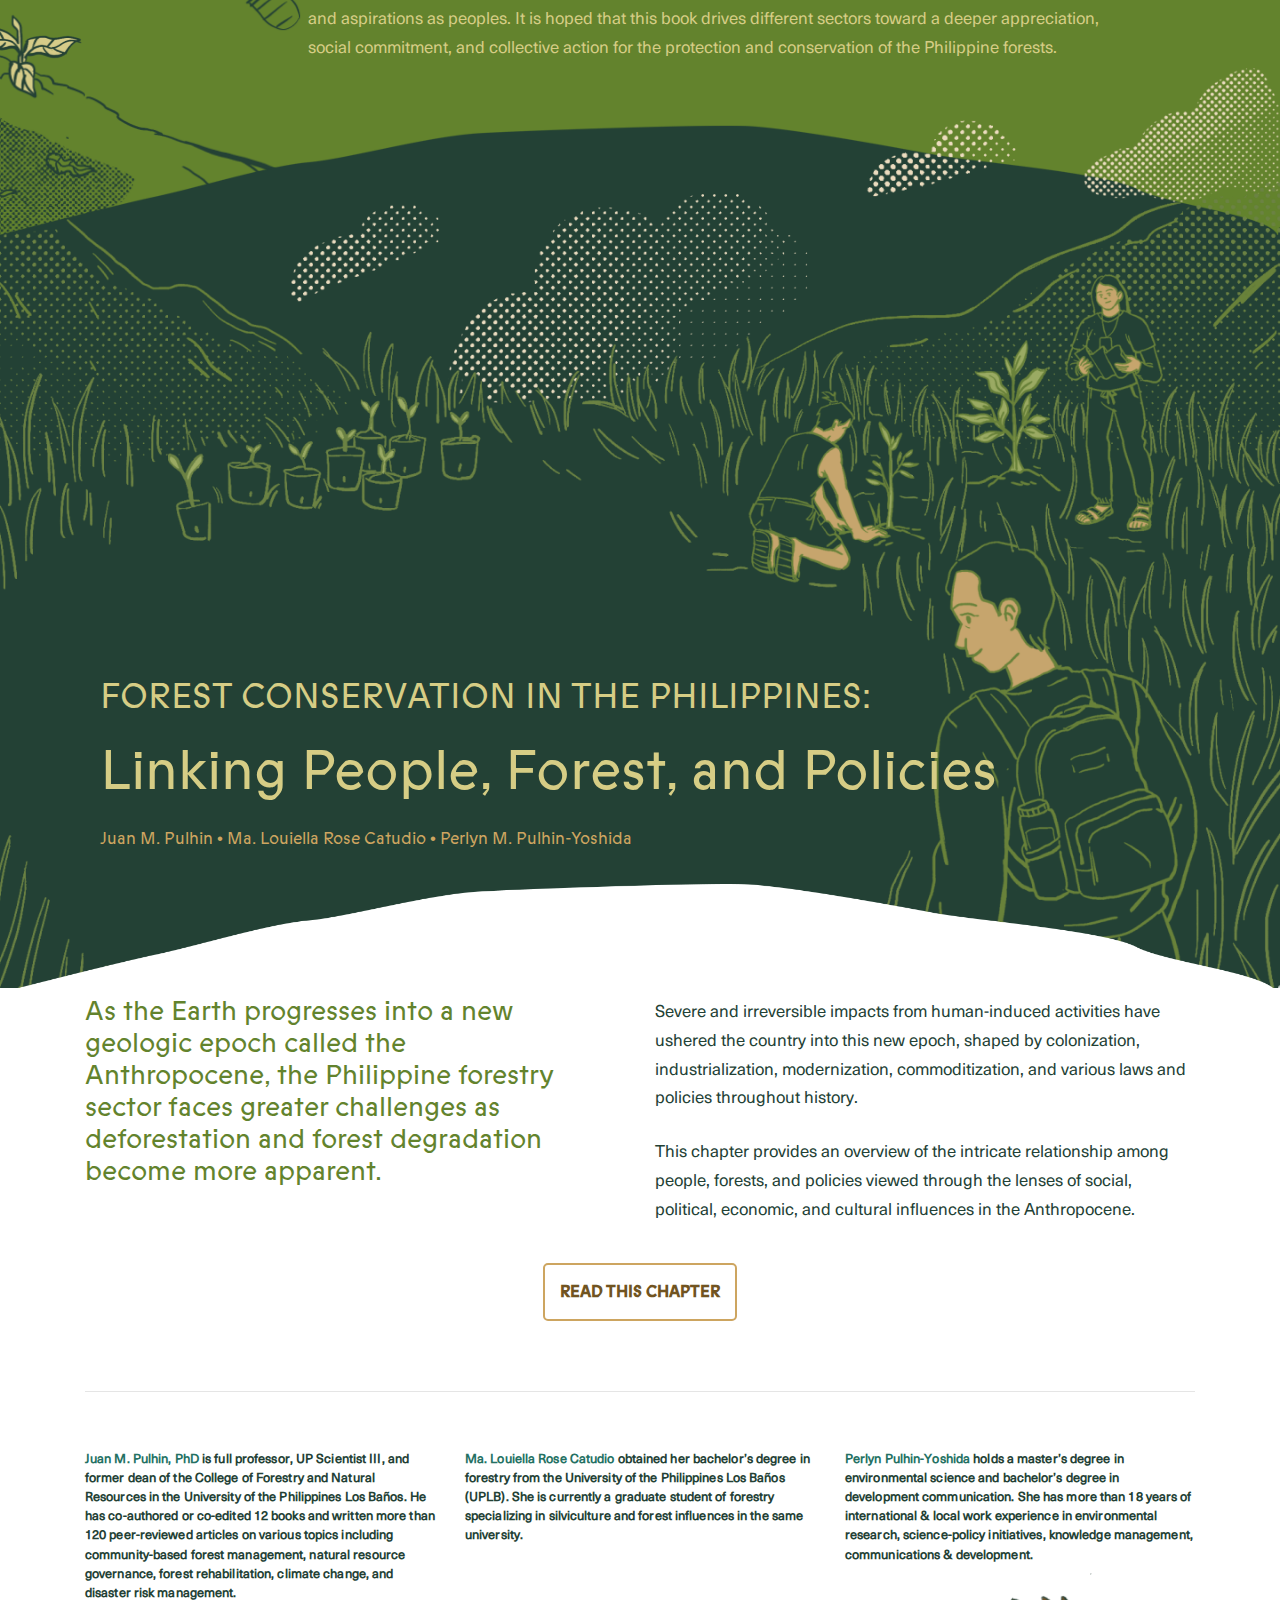
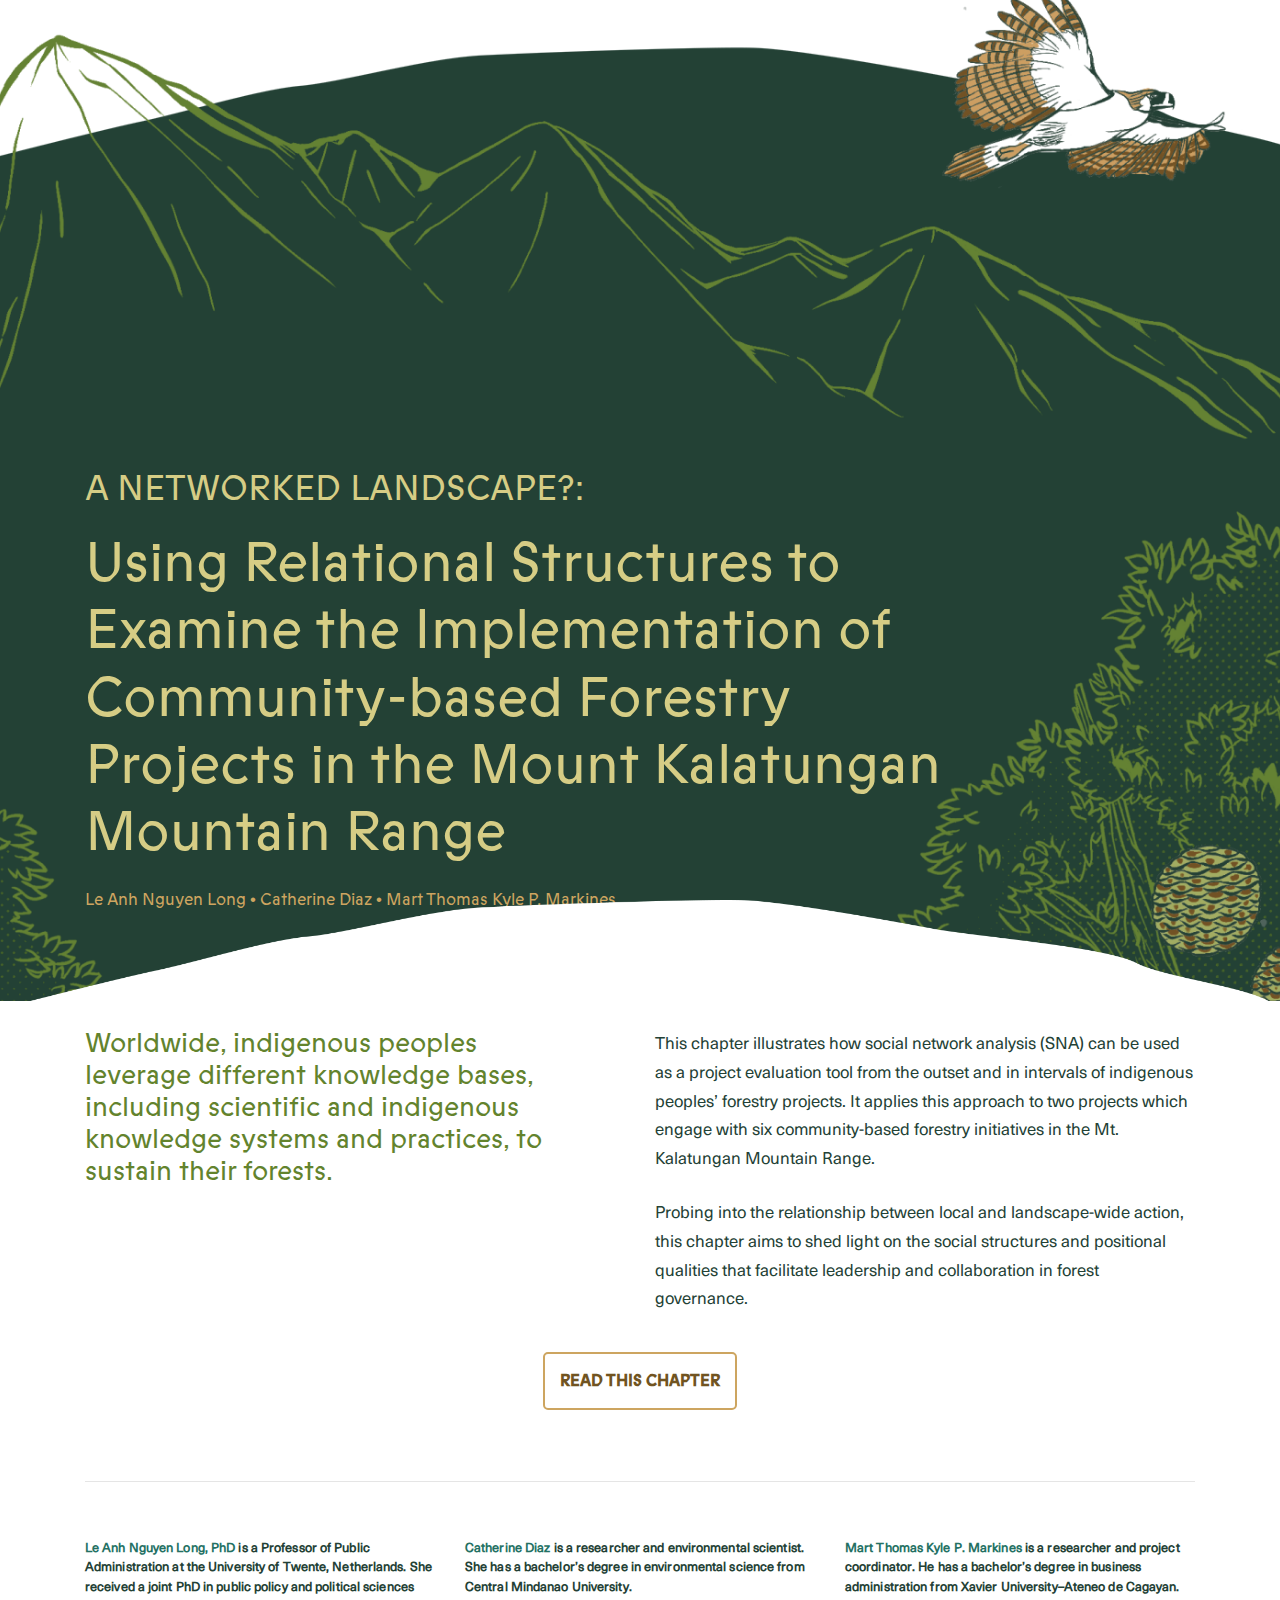
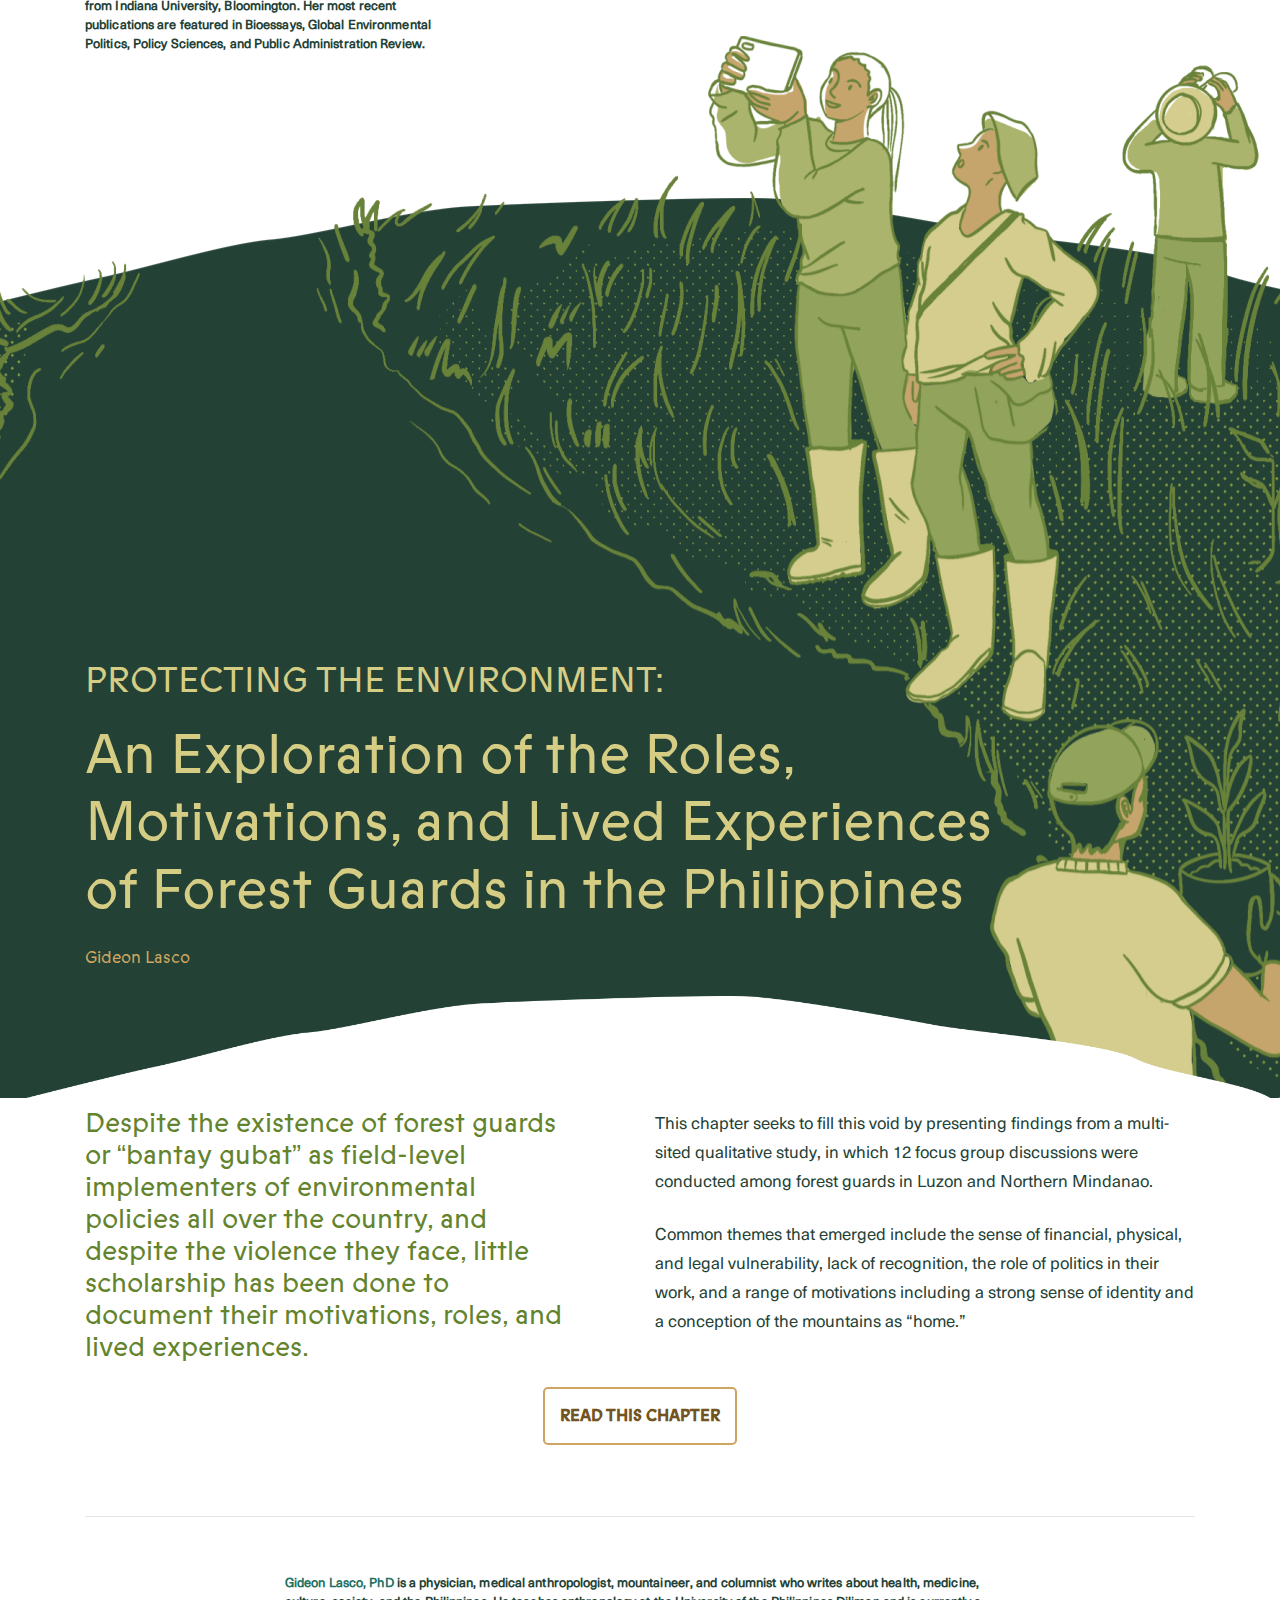
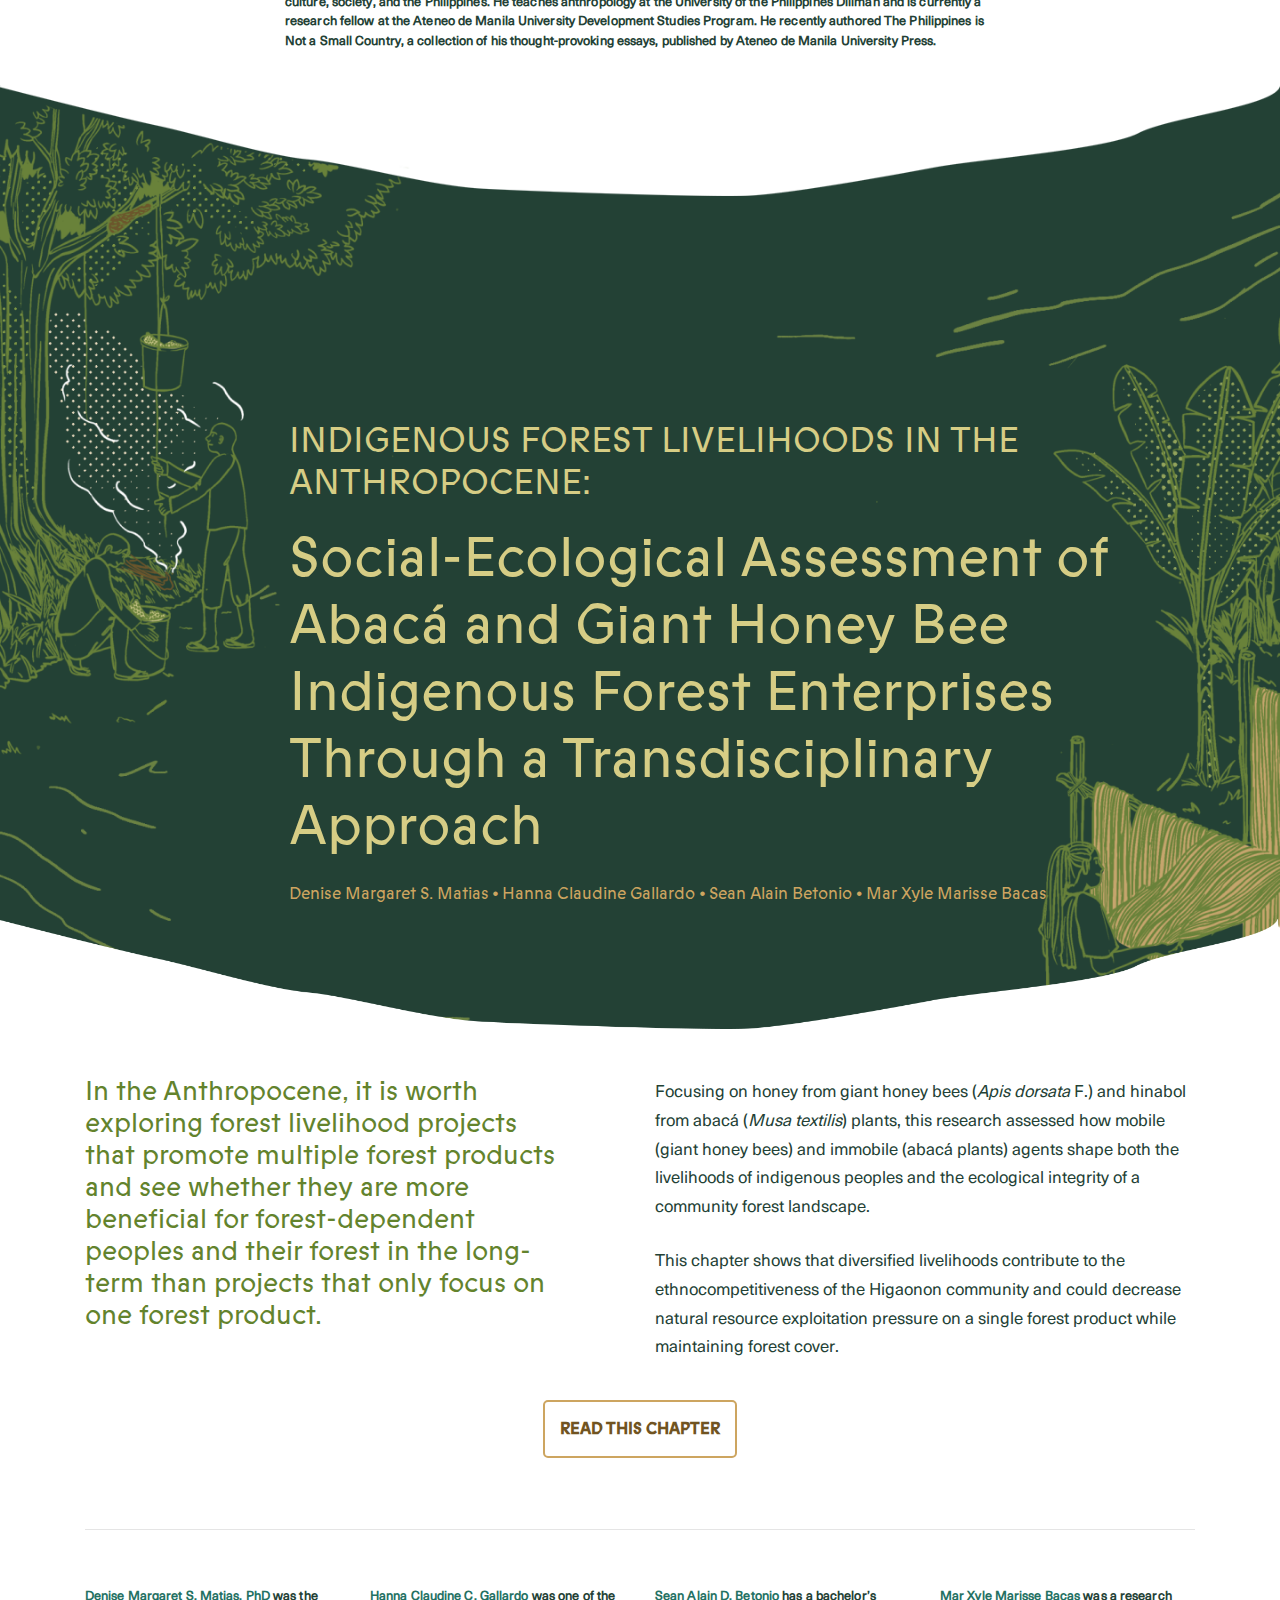
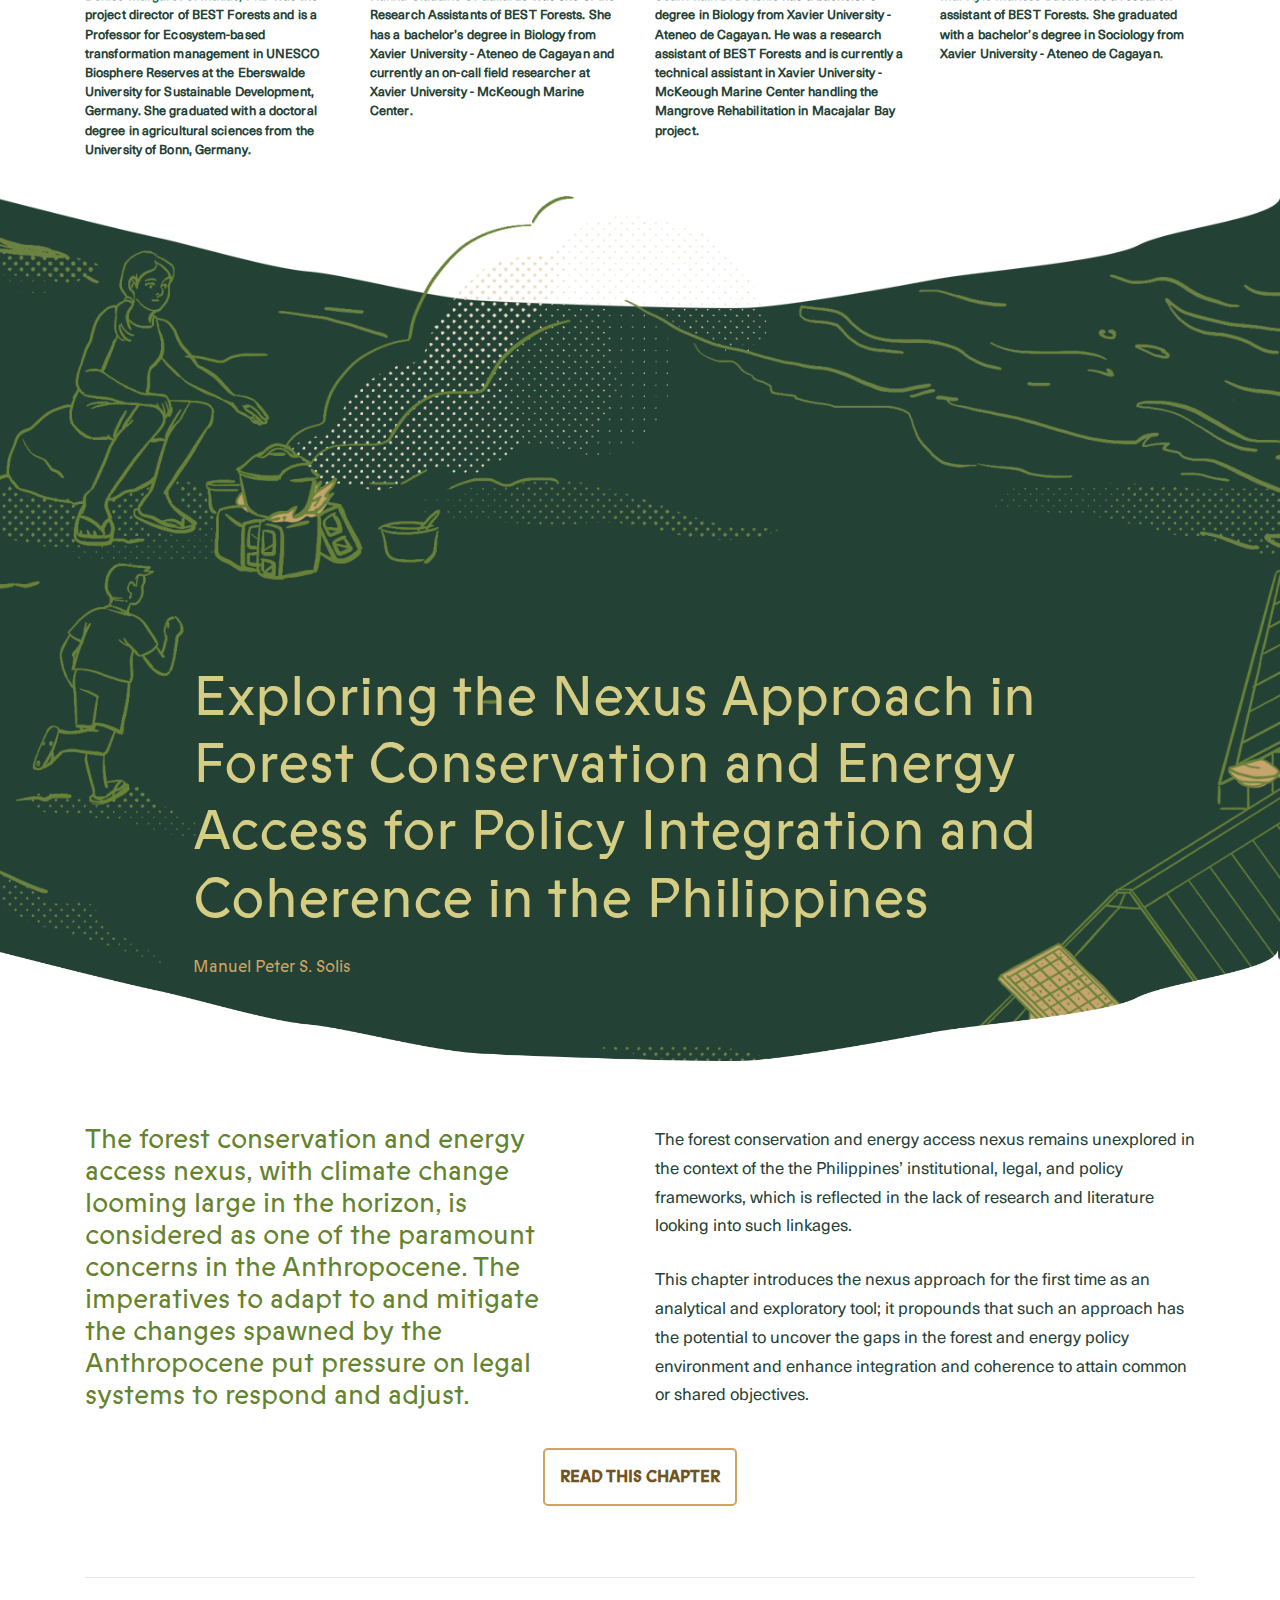
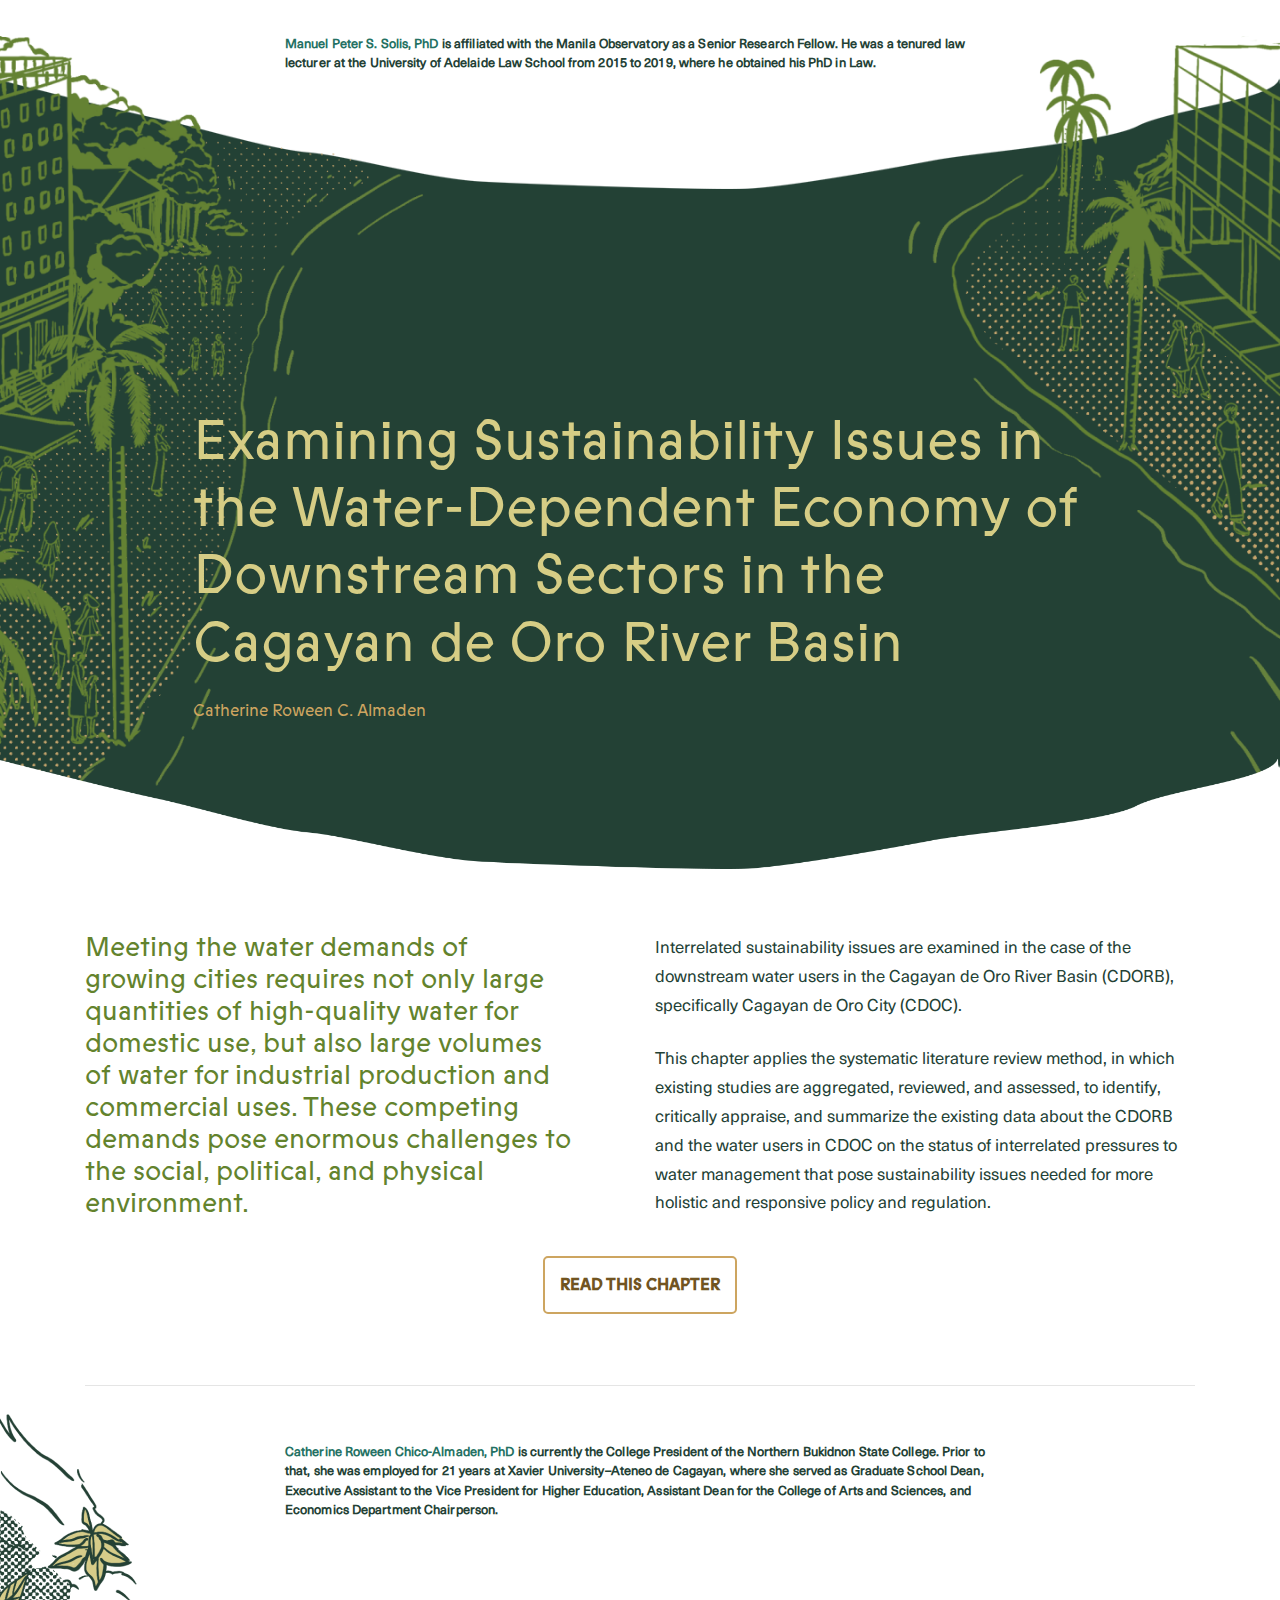
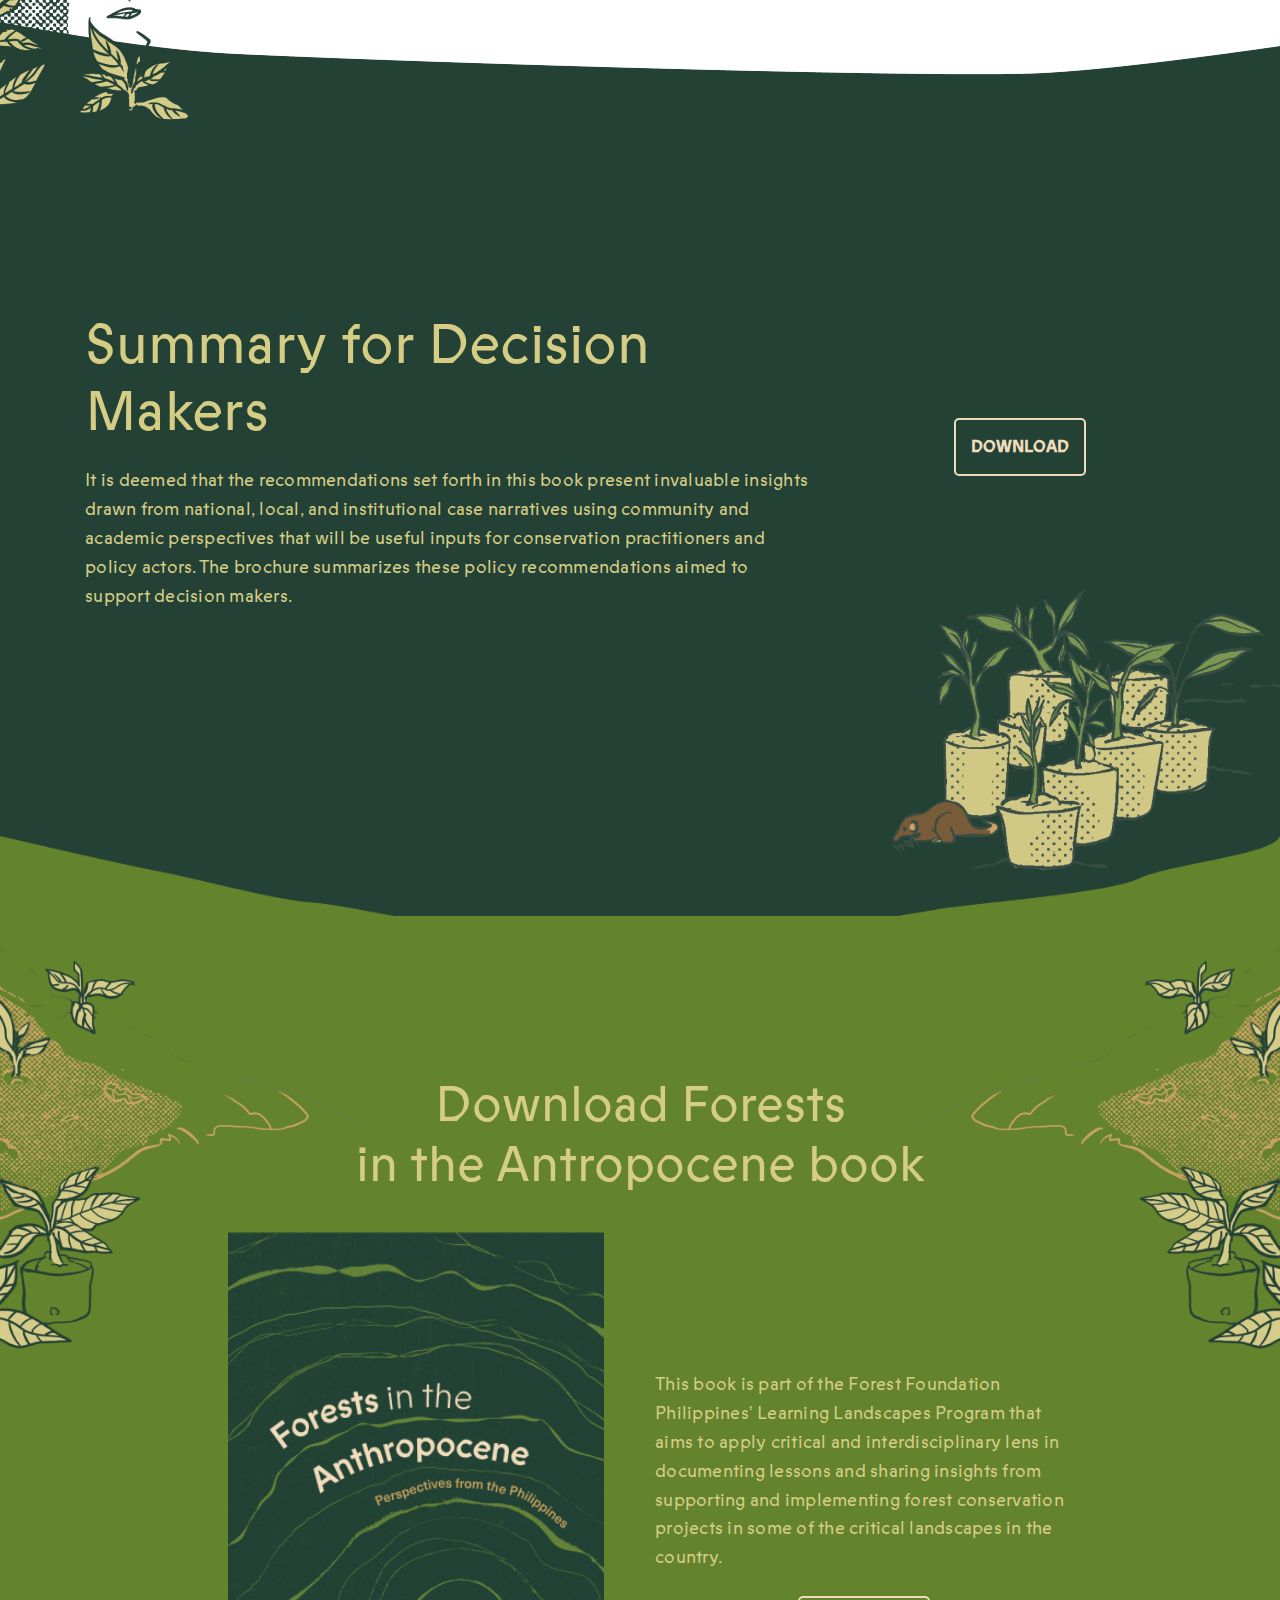
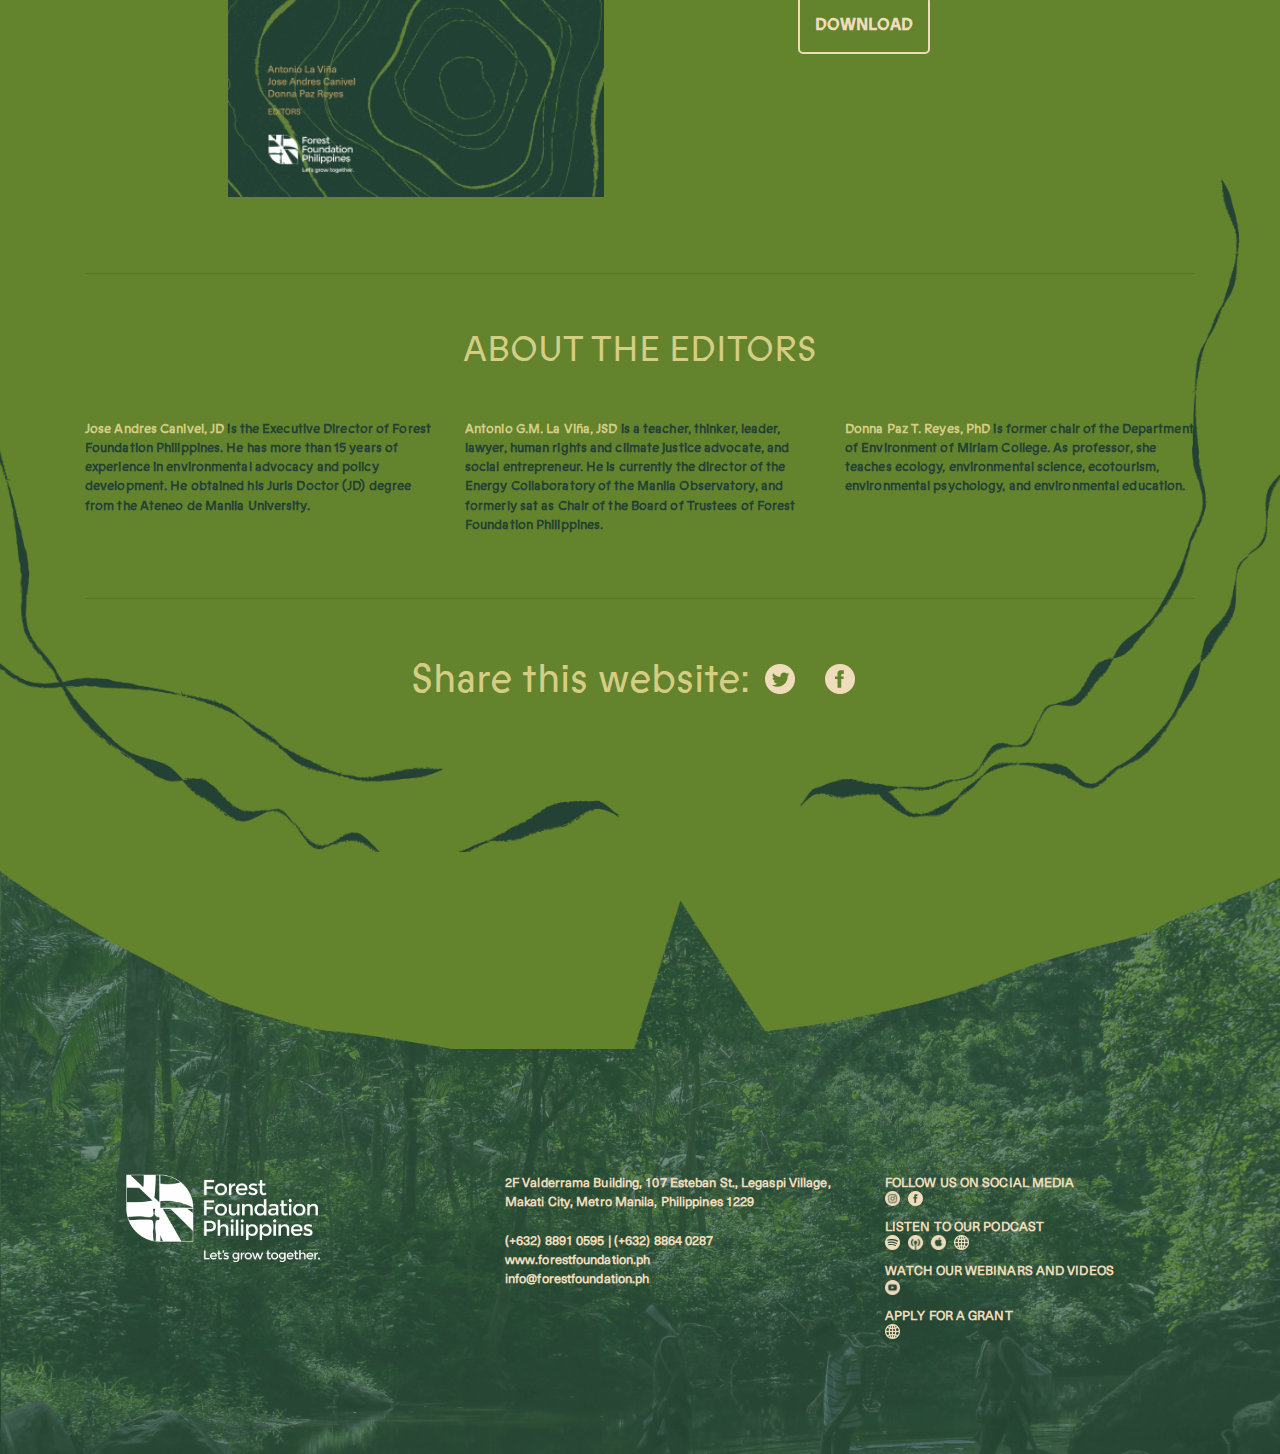
==== commit 3ac5d1b9: "fixed alignment" ====
--- a/beta/index.html
+++ b/beta/index.html
@@ -415,15 +415,15 @@
 
         <h3 class="blue text-center mb-md-5 my-5">About the Editors</h3>
         <div class="row">
-          <div class="col-md-4" style="font-family: Arimo;"><h5 class="sm">
+          <div class="col-md-4 about-editor"><h5 class="sm">
             <span class="blue">Jose Andres Canivel, JD</span> is the Executive Director of Forest Foundation Philippines. He has more
 than 15 years of experience in environmental advocacy and policy development. He obtained
 his Juris Doctor (JD) degree from the Ateneo de Manila University.</h5>
           </div>
-          <div class="col-md-4" style="font-family: Arimo;"><h5 class="sm">
+          <div class="col-md-4 about-editor"><h5 class="sm">
             <span class="blue">Antonio G.M. La Viña, JSD</span> is a teacher, thinker, leader, lawyer, human rights and climate justice advocate, and social entrepreneur. He is currently the director of the Energy Collaboratory of the Manila Observatory, and formerly sat as Chair of the Board of Trustees of Forest Foundation Philippines.</h5>
           </div>
-          <div class="col-md-4" style="font-family: Arimo;"><h5 class="sm">
+          <div class="col-md-4 about-editor"><h5 class="sm">
             <span class="blue">Donna Paz T. Reyes, PhD</span> is former chair of the Department of Environment of Miriam College. As professor, she teaches ecology, environmental science, ecotourism, environmental psychology, and environmental education.</h5>
           </div>
         </div>
--- a/beta/css/main.css
+++ b/beta/css/main.css
@@ -1692,12 +1692,14 @@
     width: 100%;
     padding-top: 4rem;
     padding-right: 2.5rem;
+    padding-left: 1rem;
   }
   #network-sec {
     top:188rem;
     padding-top: 15rem;
     padding-bottom: 5rem;
     padding-right: 2.8rem;
+        padding-left: 1rem;
   }
 
   #networkinfo {
@@ -1707,12 +1709,14 @@
     background: url(../img/top-white.png) top center no-repeat,
                 linear-gradient(180deg, rgba(255,255,255,0) 2.5%, rgba(255,255,255,1) 2.5%);
     background-size: contain, auto;
+        padding-left: 1rem;
   }
   #protecting-sec {
     top:313rem;
     padding-top: 26rem;
     padding-bottom: 5rem;
     padding-right: 2.5rem;
+        padding-left: 1rem;
   }
   #protectinfo {
     top:360rem;
@@ -1738,6 +1742,7 @@
     background: url(../img/bottom-white.png) top center no-repeat,
                 linear-gradient(180deg, rgba(255,255,255,0) 2%, rgba(255,255,255,1) 2%);
     background-size: contain, auto;
+        padding-left: 1rem;
   }
   #nexus-sec {
     top:580rem;
@@ -1749,7 +1754,7 @@
     top:616rem;
     padding-top: 3rem;
     padding-right: 2.5rem;
-    padding-left: 1.5rem;
+    padding-left: 1rem;
   }
   #examine-sec {
     top:694rem;
@@ -1761,6 +1766,7 @@
     top:725rem;
     padding-top: 3rem;
     padding-right: 2.5rem;
+        padding-left: 1rem;
   }
 
   .preview h4 {
@@ -1777,6 +1783,12 @@
     top:818rem;
     padding-bottom: 4.85rem;
     padding-right: 3rem;
+        padding-left: 1rem;
+  }
+
+  .about-editor {
+    font-family: Arimo;
+    padding-left: 2rem;
   }
 
   #download-sec {
